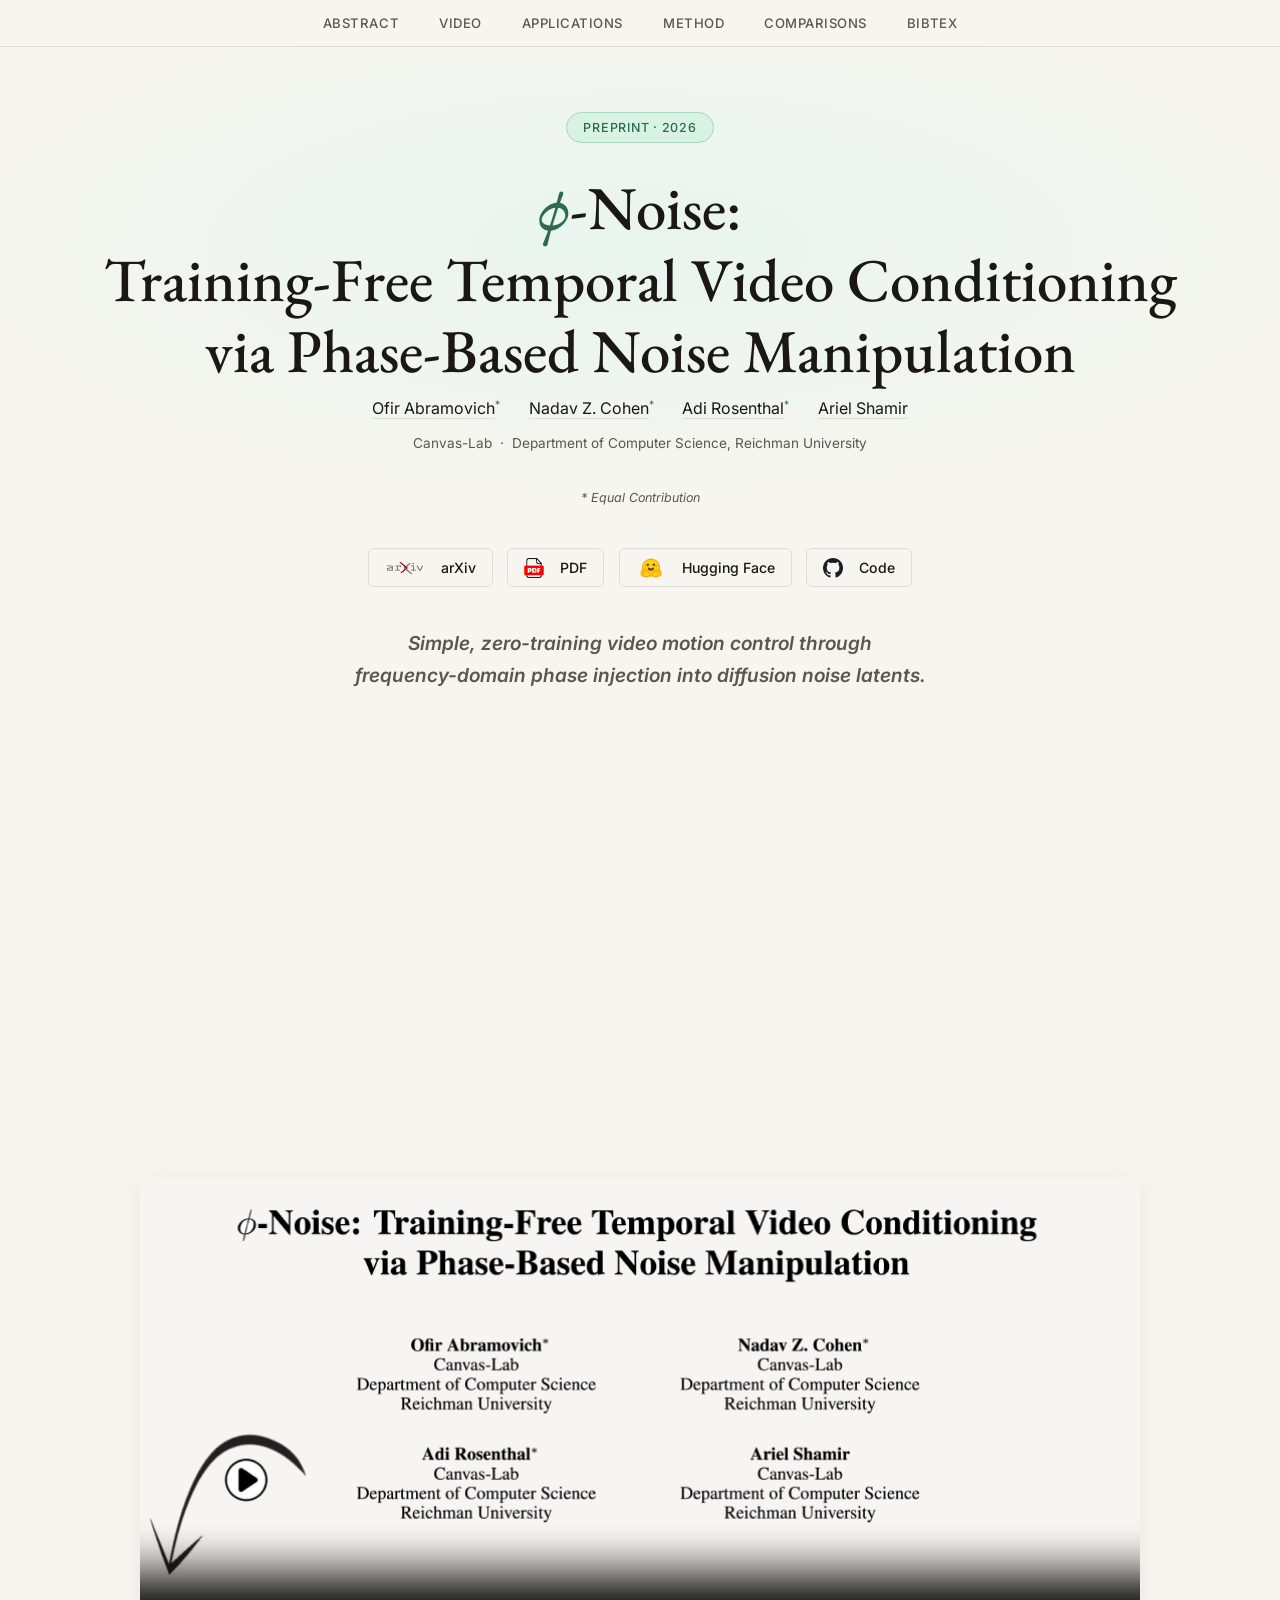
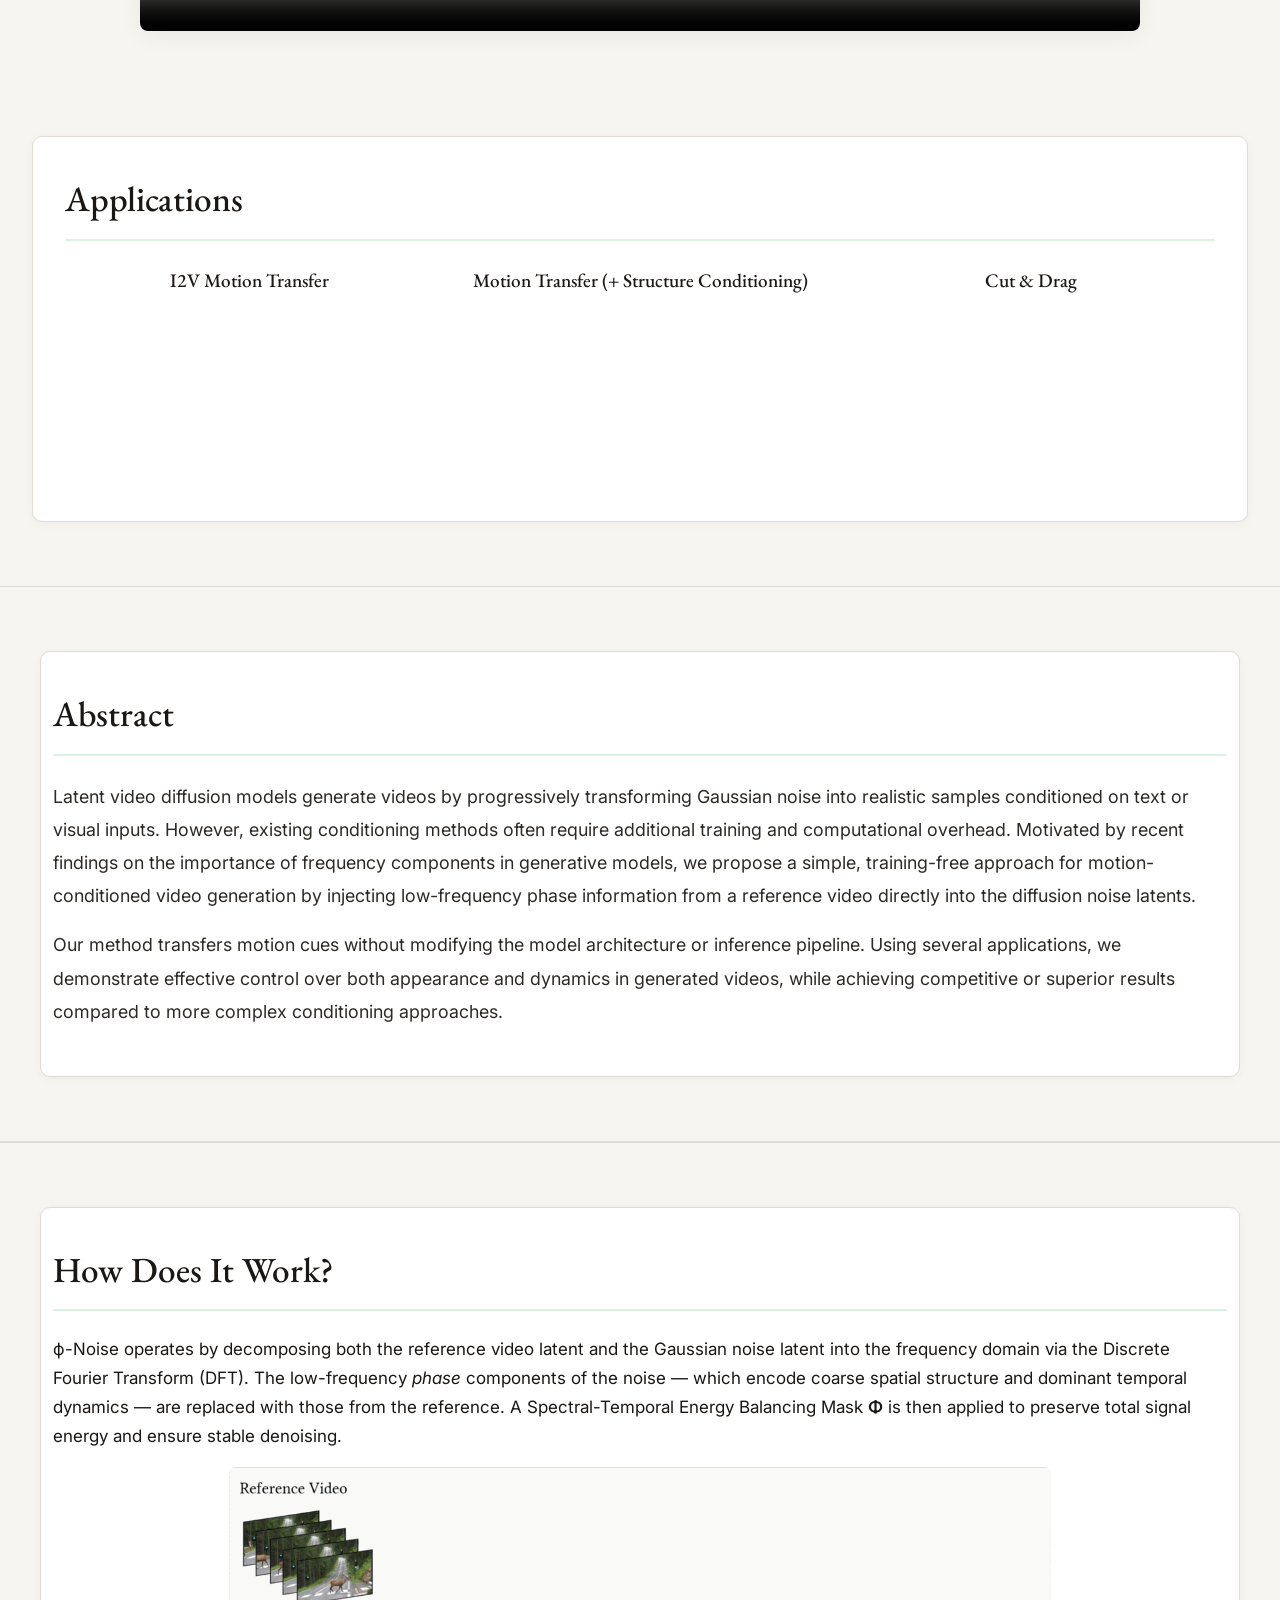
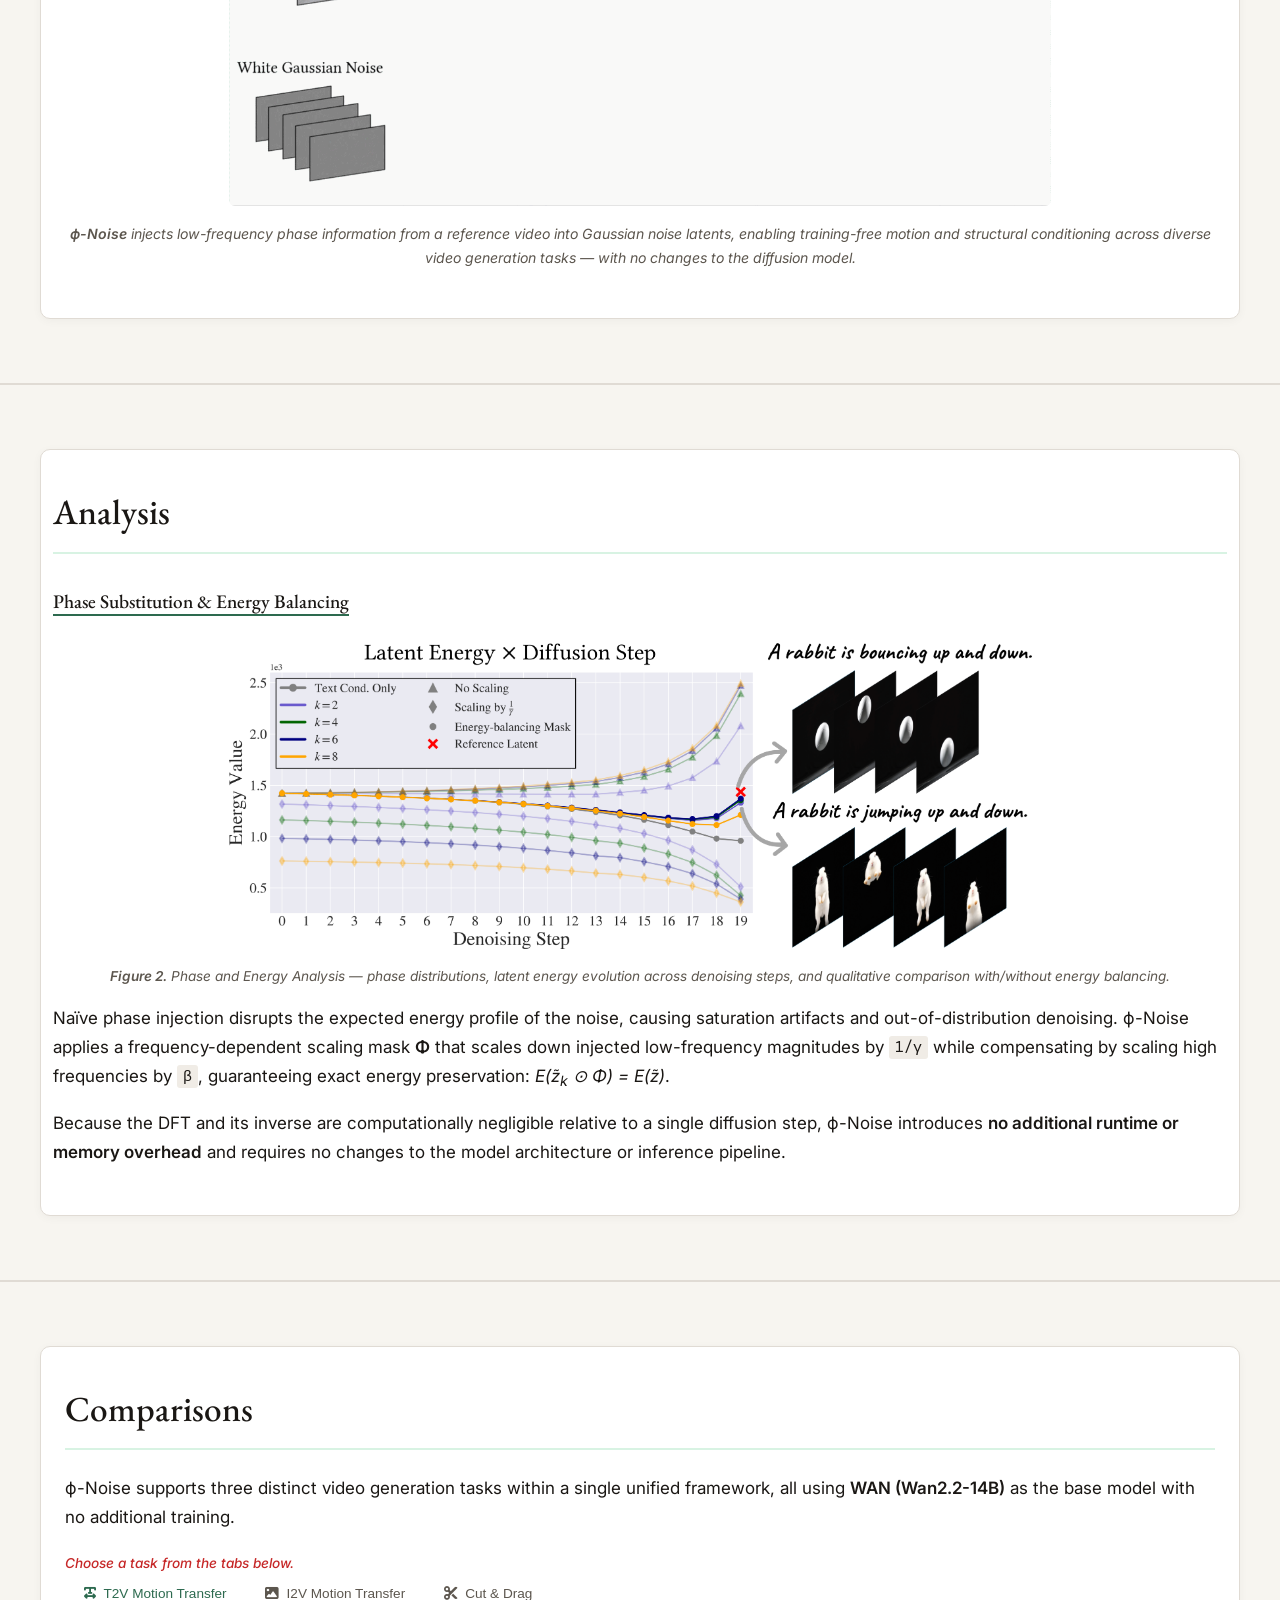
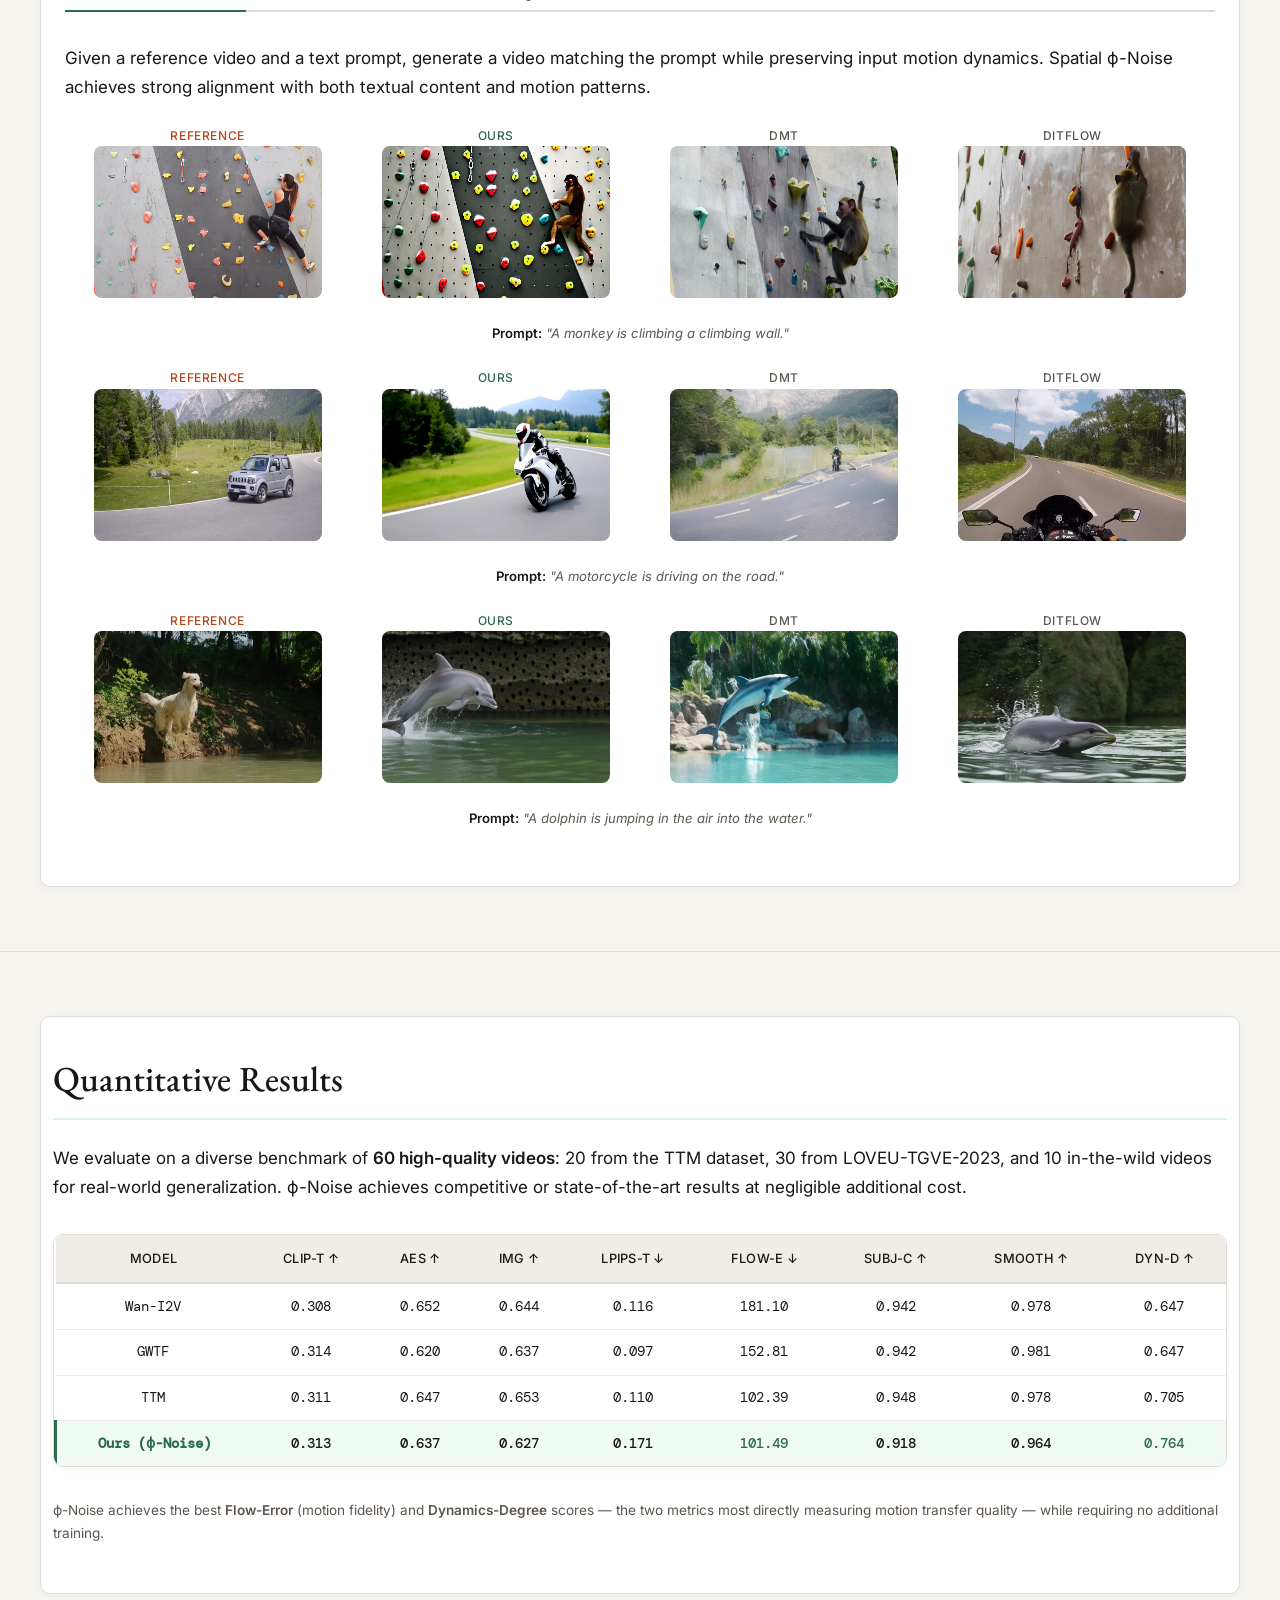
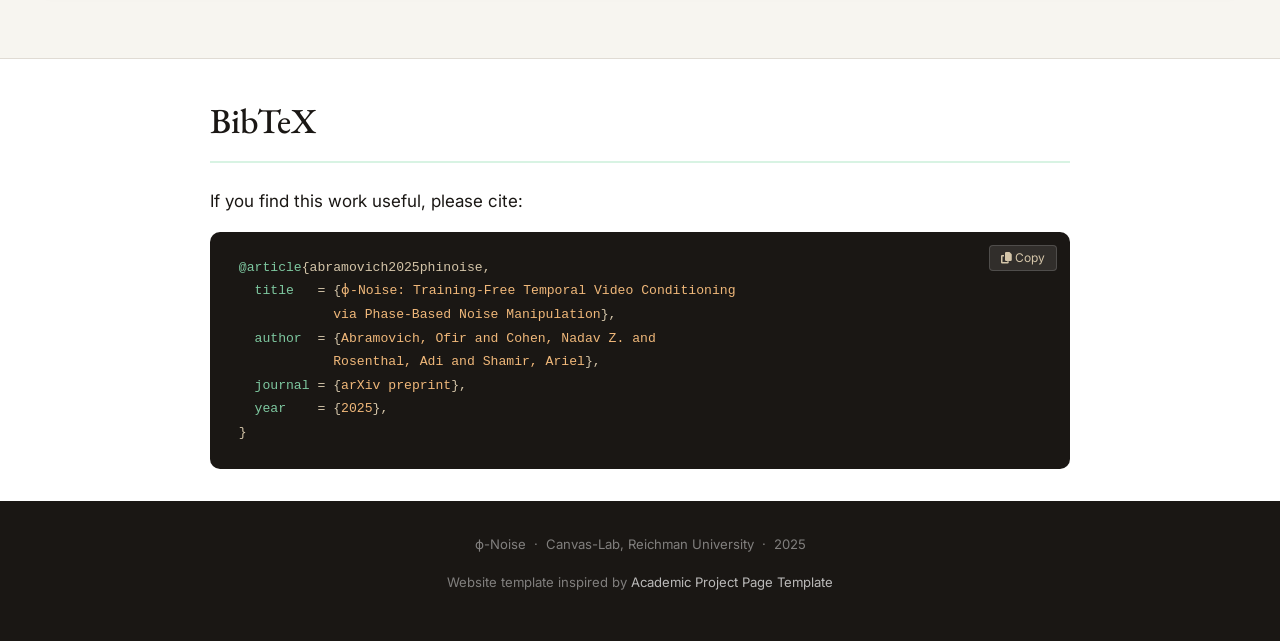
==== docs/index.html @ 913a4a25 "rename dir" ====
<!DOCTYPE html>
<html lang="en">
<head>
  <meta charset="UTF-8" />
  <meta name="viewport" content="width=device-width, initial-scale=1.0"/>
  <meta name="description" content="ϕ-Noise: Training-Free Temporal Video Conditioning via Phase-Based Noise Manipulation — Reichman University Canvas-Lab"/>

  <title>ϕ-Noise: Training-Free Temporal Video Conditioning</title>

  <!-- Fonts -->
  <link rel="preconnect" href="https://fonts.googleapis.com"/>
  <link rel="preconnect" href="https://fonts.gstatic.com" crossorigin/>
  <link href="https://fonts.googleapis.com/css2?family=EB+Garamond:ital,wght@0,400;0,500;0,600;1,400&family=DM+Mono:wght@400;500&family=Inter:wght@300;400;500&display=swap" rel="stylesheet"/>

  <!-- Icons -->
  <link rel="stylesheet" href="https://cdnjs.cloudflare.com/ajax/libs/font-awesome/6.5.0/css/all.min.css"/>

  <!-- Project stylesheet -->
  <link rel="stylesheet" href="static/css/style.css"/>
</head>
<body>

<!-- ════════════════════════════════════════
     NAVIGATION
════════════════════════════════════════ -->
<nav id="navbar">
  <a href="#abstract">Abstract</a>
  <a href="#project-video">Video</a>
  <a href="#applications">Applications</a>
  <a href="#overview">Method</a>
  <a href="#comparisons">Comparisons</a>
  <a href="#bibtex">BibTeX</a>
</nav>


<!-- ════════════════════════════════════════
     HERO
════════════════════════════════════════ -->
<section id="hero">

  <div class="venue-badge">Preprint · 2026</div>

  <h1 style="text-align: center;">
    <span class="phi">ϕ</span>-Noise:<br>
    Training-Free Temporal Video Conditioning<br>via Phase-Based Noise Manipulation
  </h1>

  <div class="authors">
    <span class="author"><a href="https://ofir1080.github.io/personal-webpage/">Ofir Abramovich</a><sup>*</sup></span>
    <span class="author"><a href="https://nadavc220.github.io/">Nadav Z. Cohen</a><sup>*</sup></span>
    <span class="author"><a href="https://www.linkedin.com/in/adi-rosenthal-24a3291aa/">Adi Rosenthal</a><sup>*</sup></span>
    <span class="author"><a href="https://faculty.runi.ac.il/arik/site/index.html">Ariel Shamir</a></span>
  </div>

  <div class="affiliations">
    Canvas-Lab &nbsp;·&nbsp; Department of Computer Science, Reichman University
  </div>

  <div class="equal-contrib">* Equal Contribution</div>

  <div class="ctas">
    <a class="btn btn-outline" href="http://arxiv.org/abs/2605.24509" target="_blank" rel="noopener noreferrer">
      <img style="width: 40px; height: 30px"; class="site-icon" src="static/icons/arxiv.png" alt="arXiv logo" />
      arXiv
    </a>
    <a class="btn btn-outline" href="http://arxiv.org/pdf/2605.24509" target="_blank" rel="noopener noreferrer">
      <img style="width: 20px; height: 20px"; class="site-icon" src="static/icons/pdf.png" alt="PDF logo" />
      PDF
    </a>
    <a class="btn btn-outline" href="https://huggingface.co/" target="_blank" rel="noopener noreferrer">
      <img style="width: 30px; height: 30px"; class="site-icon" src="static/icons/huggingface.png" alt="Hugging Face logo" />
      Hugging Face
    </a>
    <a class="btn btn-outline" href="#" target="_blank" rel="noopener noreferrer">
      <img style="width: 20px; height: 20px"; class="site-icon" src="static/icons/github.png" alt="GitHub logo" />
      Code
    </a>
    <!-- <a class="btn btn-outline" href="#">
      <i class="fas fa-database"></i> Dataset
    </a> -->
  </div>
</section><!-- /hero -->

<!-- ════════════════════════════════════════
     TEASER VIDEO
════════════════════════════════════════ -->

<div id="teaser">
  <p class="subtitle text-center muted-strong" style="text-align: center;">
    Simple, zero-training video motion control through<br>frequency-domain phase injection into diffusion noise latents.
    <br><br>
    <video autoplay muted loop playsinline class="responsive-video">
      <source src="static/media/teaser.mov" type="video/mp4">
    </video>
  </p>
</div><!-- /teaser -->

<!-- New Video Gallery -->
<section id="project-video">
  <div class="container project-video-container">
    <!-- <h2>Project Video</h2>
    <p class="muted-small">A short project teaser demonstrating ϕ-Noise in action.</p> -->

    <video controls playsinline preload="metadata" poster="static/media/repr_frame.png" class="project-video">
      <source src="static/media/phi_noise_vid.mp4" type="video/mp4">
    </video>
  </div>
</section>

<!-- ════════════════════════════════════════
     TEASER VIDEO
════════════════════════════════════════ -->
<section id="applications">
  <div class="method-figure">
    <h2>Applications</h2>
    <div class="teaser-row">
    <div class="teaser-item">
      <h3>I2V Motion Transfer</h3>
      <video autoplay muted loop playsinline class="responsive-video">
        <source src="static/media/results/t2.mov" type="video/mp4">
      </video>
    </div>

    <div class="teaser-item">
      <h3>Motion Transfer (+ Structure Conditioning)</h3>
      <video autoplay muted loop playsinline class="responsive-video">
        <source src="static/media/results/t3.mov" type="video/mp4">
      </video>
    </div>

    <div class="teaser-item">
      <h3>Cut & Drag</h3>
      <video autoplay muted loop playsinline class="responsive-video">
        <source src="static/media/results/t1.mov" type="video/mp4">
      </video>
    </div>

    </div><!-- /teaser-row -->
  </div><!-- /method-figure -->
</section>

<section id="abstract">
  <div class="method-figure">
    <!-- <article id="abstract" class="overview-card overview-abstract"> -->
      <h2>Abstract</h2>
      <p class="abstract-text">
        Latent video diffusion models generate videos by progressively transforming Gaussian noise
        into realistic samples conditioned on text or visual inputs. However, existing conditioning
        methods often require additional training and computational overhead. Motivated by recent
        findings on the importance of frequency components in generative models, we propose a
        simple, training-free approach for motion-conditioned video generation by injecting
        low-frequency phase information from a reference video directly into the diffusion noise latents.
      </p>
      <p class="abstract-text">
        Our method transfers motion cues without modifying the model architecture or inference
        pipeline. Using several applications, we demonstrate effective control over both appearance
        and dynamics in generated videos, while achieving competitive or superior results compared
        to more complex conditioning approaches.
      </p>
    <!-- </article> -->
</section> 

<section id="method">
    <div class="method-figure">
      <h2>How Does It Work?</h2>
      <p>
        ϕ-Noise operates by decomposing both the reference video latent and the Gaussian noise
        latent into the frequency domain via the Discrete Fourier Transform (DFT). The
        low-frequency <em>phase</em> components of the noise — which encode coarse spatial
        structure and dominant temporal dynamics — are replaced with those from the reference.
        A Spectral-Temporal Energy Balancing Mask <strong>Φ</strong> is then applied to preserve
        total signal energy and ensure stable denoising.
      </p>

      <img src="static/teaser_gif.gif" alt="teaser" class="figure-image" />

      <p class="teaser-caption">
        <strong>ϕ-Noise</strong> injects low-frequency phase information from a reference video
        into Gaussian noise latents, enabling training-free motion and structural conditioning
        across diverse video generation tasks — with no changes to the diffusion model.
      </p>
    </div>
  </div>
</section>


<!-- ════════════════════════════════════════
     METHOD
════════════════════════════════════════ -->
<!-- <section id="method">
  <div class="method-figure">
      <h2>Method</h2>

      <p>
        ϕ-Noise operates by decomposing both the reference video latent and the Gaussian noise
        latent into the frequency domain via the Discrete Fourier Transform (DFT). The
        low-frequency <em>phase</em> components of the noise — which encode coarse spatial
        structure and dominant temporal dynamics — are replaced with those from the reference.
        A Spectral-Temporal Energy Balancing Mask <strong>Φ</strong> is then applied to preserve
        total signal energy and ensure stable denoising.
      </p>

      <div class="method-figure">
              <img src="static/method_v1.png" alt="Method figure" class="figure-image"/>
        <p class="fig-caption">
          <strong>Figure 1.</strong> Method overview. DFT decomposes both reference and noise into
          phase &amp; magnitude. Low-frequency phases from the reference replace those in the noise;
          a spectral energy mask Φ restores stability before the modified noise enters the diffusion model.
        </p>
      </div>
  </div>
</section>/method -->
    
<!-- Method figure image placeholder -->
  <section id="analysis">
    <div class="method-figure">
      <!-- <div class="container"> -->
        <h2>Analysis</h2>
        <h3 class="underlined">Phase Substitution &amp; Energy Balancing</h3>

            <img src="static/analysis.png"
              alt="ϕ-Noise method overview figure"
              class="figure-image"/>
          <p class="fig-caption">
            <strong>Figure 2.</strong> Phase and Energy Analysis — phase distributions, latent energy
            evolution across denoising steps, and qualitative comparison with/without energy balancing.
          </p>

        <p>
          Naïve phase injection disrupts the expected energy profile of the noise, causing saturation
          artifacts and out-of-distribution denoising. ϕ-Noise applies a frequency-dependent scaling
          mask <strong>Φ</strong> that scales down injected low-frequency magnitudes by
          <code>1/γ</code> while compensating by scaling high frequencies by <code>β</code>,
          guaranteeing exact energy preservation: <em>E(z̃<sub>k</sub> ⊙ Φ) = E(z̃)</em>.
        </p>
        <p>
          Because the DFT and its inverse are computationally negligible relative to a single
          diffusion step, ϕ-Noise introduces <strong>no additional runtime or memory overhead</strong>
          and requires no changes to the model architecture or inference pipeline.
        </p>
      <!-- </div> -->
    </div>
  </section><!-- /method -->


<!-- ════════════════════════════════════════
     COMPARISONS  (tabbed)
════════════════════════════════════════ -->
<section id="comparisons">
  <div class="method-figure">
    <h2>Comparisons</h2>
    <p>
      ϕ-Noise supports three distinct video generation tasks within a single unified framework,
      all using <strong>WAN (Wan2.2-14B)</strong> as the base model with no additional training.<br>
    </p>
      <span class="text-red">Choose a task from the tabs below.</span>

    <!-- Tab bar -->
    <div class="tab-bar">
      <button class="tab-btn" data-tab="t2v">
        <i class="fas fa-text-width"></i>&nbsp; T2V Motion Transfer
      </button>
      <button class="tab-btn" data-tab="i2v">
        <i class="fas fa-image"></i>&nbsp; I2V Motion Transfer
      </button>
      <button class="tab-btn" data-tab="cnd">
        <i class="fas fa-cut"></i>&nbsp; Cut &amp; Drag
      </button>
    </div>

    <!-- ── TAB: T2V ── -->
    <div class="tab-panel" data-panel="t2v">
      <p>
        Given a reference video and a text prompt, generate a video matching the prompt
        while preserving input motion dynamics. Spatial ϕ-Noise achieves strong alignment
        with both textual content and motion patterns.
      </p>

      <!-- Example 1 -->
      <div class="comparison-row cols-4">
        <div class="video-cell">
          <span class="cell-label label-ref">Reference</span>
                  <video autoplay muted loop playsinline class="comparison-video"><source src="static/media/comparisons/motion_transfer/climbing/matched_original.webm"></video>
        </div>
        <div class="video-cell">
          <span class="cell-label label-ours">Ours</span>
                  <video autoplay muted loop playsinline class="comparison-video"><source src="static/media/comparisons/motion_transfer/climbing/matched_ours.webm"></video>
        </div>
        <div class="video-cell">
          <span class="cell-label">DMT</span>
                  <video autoplay muted loop playsinline class="comparison-video"><source src="static/media/comparisons/motion_transfer/climbing/matched_dtm.webm"></video>
        </div>
        <div class="video-cell">
          <span class="cell-label">DiTFlow</span>
                  <video autoplay muted loop playsinline class="comparison-video"><source src="static/media/comparisons/motion_transfer/climbing/matched_ditflow.webm"></video>
        </div>
      </div>
      <p class="prompt-tag"><strong>Prompt:</strong> "A monkey is climbing a climbing wall."</p>

      <!-- Example 2 -->
      <div class="comparison-row cols-4">
        <div class="video-cell">
          <span class="cell-label label-ref">Reference</span>
                  <video autoplay muted loop playsinline class="comparison-video"><source src="static/media/comparisons/motion_transfer/car/matched_original.webm"></video>
        </div>
        <div class="video-cell">
          <span class="cell-label label-ours">Ours</span>
                  <video autoplay muted loop playsinline class="comparison-video"><source src="static/media/comparisons/motion_transfer/car/matched_ours.webm"></video>
        </div>
        <div class="video-cell">
          <span class="cell-label">DMT</span>
                  <video autoplay muted loop playsinline class="comparison-video"><source src="static/media/comparisons/motion_transfer/car/matched_dtm.webm"></video>
        </div>
        <div class="video-cell">
          <span class="cell-label">DiTFlow</span>
                  <video autoplay muted loop playsinline class="comparison-video"><source src="static/media/comparisons/motion_transfer/car/matched_ditflow.webm"></video>
        </div>
      </div>
      <p class="prompt-tag"><strong>Prompt:</strong> "A motorcycle is driving on the road."</p>

      <!-- Example 4 -->
      <div class="comparison-row cols-4">
        <div class="video-cell">
          <span class="cell-label label-ref">Reference</span>
                  <video autoplay muted loop playsinline class="comparison-video"><source src="static/media/comparisons/motion_transfer/dog_jump/matched_original_dog_jump.webm"></video>
        </div>
        <div class="video-cell">
          <span class="cell-label label-ours">Ours</span>
                  <video autoplay muted loop playsinline class="comparison-video"><source src="static/media/comparisons/motion_transfer/dog_jump/matched_ours_dog_jump.webm"></video>
        </div>
        <div class="video-cell">
          <span class="cell-label">DMT</span>
                  <video autoplay muted loop playsinline class="comparison-video"><source src="static/media/comparisons/motion_transfer/dog_jump/matched_dmt_dog_jump.webm"></video>
        </div>
        <div class="video-cell">
          <span class="cell-label">DiTFlow</span>
                  <video autoplay muted loop playsinline class="comparison-video"><source src="static/media/comparisons/motion_transfer/dog_jump/matched_ditflow_dog_jump.webm"></video>
        </div>
      </div>
      <p class="prompt-tag"><strong>Prompt:</strong> "A dolphin is jumping in the air into the water."</p>

    </div><!-- /tab t2v -->


    <!-- ── TAB: I2V ── -->
    <div class="tab-panel" data-panel="i2v">
      <p>
        Align with both a text prompt and a first-frame image condition while following the
        motion of the reference video. ϕ-Noise successfully transfers motion across varying
        subjects and handles complex dynamics while preserving identity coherence.
      </p>

      <!-- Example 1 -->
      <div class="comparison-row cols-4">
        <div class="video-cell">
          <span class="cell-label label-ref">Reference</span>
                  <video autoplay muted loop playsinline class="comparison-video"><source src="static/media/comparisons/i2v_motion_transfer/backflip/matched_original_backflip.webm"></video>
        </div>
        <div class="video-cell">
          <span class="cell-label label-ours">Ours</span>
                  <video autoplay muted loop playsinline class="comparison-video"><source src="static/media/comparisons/i2v_motion_transfer/backflip/matched_ours_backflip.webm"></video>
        </div>
        <div class="video-cell">
          <span class="cell-label">MotionClone</span>
                  <video autoplay muted loop playsinline class="comparison-video"><source src="static/media/comparisons/i2v_motion_transfer/backflip/matched_mc_backflip.webm"></video>
        </div>
        <div class="video-cell">
          <span class="cell-label">Wan</span>
                  <video autoplay muted loop playsinline class="comparison-video"><source src="static/media/comparisons/i2v_motion_transfer/backflip/matched_wan_backflip.webm"></video>
        </div>
      </div>
      <p class="prompt-tag"><strong>Prompt:</strong> "The person is performing a backflip."</p>

      <!-- Example 2 -->
      <div class="comparison-row cols-4">
        <div class="video-cell">
          <span class="cell-label label-ref">Reference</span>
                  <video autoplay muted loop playsinline class="comparison-video"><source src="static/media/comparisons/i2v_motion_transfer/labubu/matched_original_labubu.webm"></video>
        </div>
        <div class="video-cell">
          <span class="cell-label label-ours">Ours</span>
                  <video autoplay muted loop playsinline class="comparison-video"><source src="static/media/comparisons/i2v_motion_transfer/labubu/matched_aa_ours_labubu.webm"></video>
        </div>
        <div class="video-cell">
          <span class="cell-label">MotionClone</span>
                  <video autoplay muted loop playsinline class="comparison-video"><source src="static/media/comparisons/i2v_motion_transfer/labubu/matched_mc_labubu.webm"></video>
        </div>
        <div class="video-cell">
          <span class="cell-label">Wan</span>
                  <video autoplay muted loop playsinline class="comparison-video"><source src="static/media/comparisons/i2v_motion_transfer/labubu/matched_wan_labubu.webm"></video>
        </div>
      </div>
      <p class="prompt-tag"><strong>Prompt:</strong> "A motorcycle is driving on the road."</p>

      <!-- Example 3 -->
      <div class="comparison-row cols-4">
        <div class="video-cell">
          <span class="cell-label label-ref">Reference</span>
                  <video autoplay muted loop playsinline class="comparison-video"><source src="static/media/comparisons/i2v_motion_transfer/fly/matched_original.webm"></video>
        </div>
        <div class="video-cell">
          <span class="cell-label label-ours">Ours</span>
                  <video autoplay muted loop playsinline class="comparison-video"><source src="static/media/comparisons/i2v_motion_transfer/fly/matched_ours.webm"></video>
        </div>
        <div class="video-cell">
          <span class="cell-label">MotionClone</span>
                  <video autoplay muted loop playsinline class="comparison-video"><source src="static/media/comparisons/i2v_motion_transfer/fly/matched_mc.webm"></video>
        </div>
        <div class="video-cell">
          <span class="cell-label">Wan</span>
                  <video autoplay muted loop playsinline class="comparison-video"><source src="static/media/comparisons/i2v_motion_transfer/fly/matched_wan.webm"></video>
        </div>
      </div>
      <p class="prompt-tag"><strong>Prompt:</strong> "The person is sitting, and then suddenly flies magically."</p>

      <!-- Example 4 -->
      <div class="comparison-row cols-4">
        <div class="video-cell">
          <span class="cell-label label-ref">Reference</span>
                  <video autoplay muted loop playsinline class="comparison-video"><source src="static/media/comparisons/i2v_motion_transfer/fish/matched_source_svd_Fish.webm"></video>
        </div>
        <div class="video-cell">
          <span class="cell-label label-ours">Ours</span>
                  <video autoplay muted loop playsinline class="comparison-video"><source src="static/media/comparisons/i2v_motion_transfer/fish/matched_ours_Fish.webm"></video>
        </div>
        <div class="video-cell">
          <span class="cell-label">MotionClone</span>
                  <video autoplay muted loop playsinline class="comparison-video"><source src="static/media/comparisons/i2v_motion_transfer/fish/matched_mc_Fish.webm"></video>
        </div>
        <div class="video-cell">
          <span class="cell-label">Wan</span>
                  <video autoplay muted loop playsinline class="comparison-video"><source src="static/media/comparisons/i2v_motion_transfer/fish/matched_wan_Fish.webm"></video>
        </div>
      </div>
      <p class="prompt-tag"><strong>Prompt:</strong> "The shark is swimming in the ocean."</p>


    </div><!-- /tab i2v -->


    <!-- ── TAB: Cut & Drag ── -->
    <div class="tab-panel" data-panel="cnd">
      <p>
        Users cut object patches from an image or add sprites, then animate them with rigid
        drag paths. ϕ-Noise generates coherent videos following prescribed motion while
        producing plausible non-rigid dynamics (e.g., fire breath, tentacle movement).
      </p>

      <!-- Example 1 -->
      <div class="comparison-row cols-4">
        <div class="video-cell">
          <span class="cell-label label-ref">Input</span>
          <video autoplay muted loop playsinline class="comparison-video"><source src="static/media/comparisons/cut_n_drag/humburger/matched_original_Humburger.webm"></video>
        </div>
        <div class="video-cell">
          <span class="cell-label label-ours">Ours</span>
          <video autoplay muted loop playsinline class="comparison-video"><source src="static/media/comparisons/cut_n_drag/humburger/matched_ours_Hamburger.webm"></video>
        </div>
        <div class="video-cell">
          <span class="cell-label">Time-to-Move</span>
          <video autoplay muted loop playsinline class="comparison-video"><source src="static/media/comparisons/cut_n_drag/humburger/matched_ttm_Hamburger.webm"></video>
        </div>
        <div class="video-cell">
          <span class="cell-label">Go-with-the-Flow</span>
          <video autoplay muted loop playsinline class="comparison-video"><source src="static/media/comparisons/cut_n_drag/humburger/matched_gwtf_Hamburger.webm"></video>
        </div>
      </div>


      <!-- Example 2 -->
      <div class="comparison-row cols-4">
        <div class="video-cell">
          <span class="cell-label label-ref">Input</span>
          <video autoplay muted loop playsinline class="comparison-video"><source src="static/media/comparisons/cut_n_drag/monkey/matched_original_Monkey.webm"></video>
        </div>
        <div class="video-cell">
          <span class="cell-label label-ours">Ours</span>
          <video autoplay muted loop playsinline class="comparison-video"><source src="static/media/comparisons/cut_n_drag/monkey/matched_ours_Monkey.webm"></video>
        </div>
        <div class="video-cell">
          <span class="cell-label">Time-to-Move</span>
          <video autoplay muted loop playsinline class="comparison-video"><source src="static/media/comparisons/cut_n_drag/monkey/matched_ttm_Monkey.webm"></video>
        </div>
        <div class="video-cell">
          <span class="cell-label">Go-with-the-Flow</span>
          <video autoplay muted loop playsinline class="comparison-video"><source src="static/media/comparisons/cut_n_drag/monkey/matched_gwtf_Monkey.webm"></video>
        </div>
      </div>

      <!-- Example 3 -->
      <div class="comparison-row cols-4">
        <div class="video-cell">
          <span class="cell-label label-ref">Input</span>
          <video autoplay muted loop playsinline class="comparison-video"><source src="static/media/comparisons/cut_n_drag/birds/matched_original_Birds.webm"></video>
        </div>
        <div class="video-cell">
          <span class="cell-label label-ours">Ours</span>
          <video autoplay muted loop playsinline class="comparison-video"><source src="static/media/comparisons/cut_n_drag/birds/matched_ours_Birds.webm"></video>
        </div>
        <div class="video-cell">
          <span class="cell-label">Time-to-Move</span>
          <video autoplay muted loop playsinline class="comparison-video"><source src="static/media/comparisons/cut_n_drag/birds/matched_ttm_Birds.webm"></video>
        </div>
        <div class="video-cell">
          <span class="cell-label">Go-with-the-Flow</span>
          <video autoplay muted loop playsinline class="comparison-video"><source src="static/media/comparisons/cut_n_drag/birds/matched_gwtf_Birds.webm"></video>
        </div>
      </div>
    </div><!-- /tab cnd -->

  </div><!-- /container -->
</section><!-- /comparisons -->


<!-- ════════════════════════════════════════
     RESULTS
════════════════════════════════════════ -->
<section id="results">
  <div class="method-figure">
    <h2>Quantitative Results</h2>

    <p>
      We evaluate on a diverse benchmark of <strong>60 high-quality videos</strong>: 20 from
      the TTM dataset, 30 from LOVEU-TGVE-2023, and 10 in-the-wild videos for real-world
      generalization. ϕ-Noise achieves competitive or state-of-the-art results at negligible
      additional cost.
    </p>

    <div class="results-table-wrap">
      <table>
        <thead>
          <tr>
            <th>Model</th>
            <th>CLIP-T ↑</th>
            <th>Aes ↑</th>
            <th>Img ↑</th>
            <th>LPIPS-T ↓</th>
            <th>Flow-E ↓</th>
            <th>Subj-C ↑</th>
            <th>Smooth ↑</th>
            <th>Dyn-D ↑</th>
          </tr>
        </thead>
        <tbody>
          <tr>
            <td>Wan-I2V</td>
            <td>0.308</td><td>0.652</td><td>0.644</td>
            <td>0.116</td><td>181.10</td><td>0.942</td><td>0.978</td><td>0.647</td>
          </tr>
          <tr>
            <td>GWTF</td>
            <td>0.314</td><td>0.620</td><td>0.637</td>
            <td>0.097</td><td>152.81</td><td>0.942</td><td>0.981</td><td>0.647</td>
          </tr>
          <tr>
            <td>TTM</td>
            <td>0.311</td><td>0.647</td><td>0.653</td>
            <td>0.110</td><td>102.39</td><td>0.948</td><td>0.978</td><td>0.705</td>
          </tr>
          <tr class="ours">
            <td><strong>Ours (ϕ-Noise)</strong></td>
            <td>0.313</td><td>0.637</td><td>0.627</td>
            <td>0.171</td>
            <td class="best">101.49</td>
            <td>0.918</td><td>0.964</td>
            <td class="best">0.764</td>
          </tr>
        </tbody>
      </table>
    </div>
    <p class="muted-small">
      ϕ-Noise achieves the best <strong>Flow-Error</strong> (motion fidelity) and
      <strong>Dynamics-Degree</strong> scores — the two metrics most directly measuring motion
      transfer quality — while requiring no additional training.
    </p>

  </div>
</section><!-- /results -->


<!-- ════════════════════════════════════════
     BIBTEX
════════════════════════════════════════ -->
<section id="bibtex">
  <div class="container">
    <h2>BibTeX</h2>
    <p>If you find this work useful, please cite:</p>
    <div class="bibtex-block" id="bibtex-code">
      <button class="copy-btn" onclick="copyBibtex()">
        <i class="fas fa-copy"></i> Copy
      </button>
<pre><span class="kw">@article</span>{abramovich2025phinoise,
  <span class="kw">title</span>   = {<span class="val">&#x3d5;-Noise: Training-Free Temporal Video Conditioning
            via Phase-Based Noise Manipulation</span>},
  <span class="kw">author</span>  = {<span class="val">Abramovich, Ofir and Cohen, Nadav Z. and
            Rosenthal, Adi and Shamir, Ariel</span>},
  <span class="kw">journal</span> = {<span class="val">arXiv preprint</span>},
  <span class="kw">year</span>    = {<span class="val">2025</span>},
}</pre>
    </div>
  </div>
</section><!-- /bibtex -->


<!-- ════════════════════════════════════════
     FOOTER
════════════════════════════════════════ -->
<footer>
  <p>ϕ-Noise &nbsp;·&nbsp; Canvas-Lab, Reichman University &nbsp;·&nbsp; 2025</p>
  <p>Website template inspired by
    <a href="https://github.com/eliahuhorwitz/Academic-project-page-template" target="_blank">
      Academic Project Page Template
    </a>
  </p>
</footer>

<!-- Project JS -->
<script src="static/js/main.js"></script>

</body>
</html>
---- docs/static/css/style.css ----
/* ═══════════════════════════════════════════════
   ϕ-Noise Project Page — Main Stylesheet (cleaned)
   - reorganized, deduplicated, and formatted for readability
   ═══════════════════════════════════════════════ */

/* ─── Design tokens ─── */
:root {
  --bg:            #f7f5f0;
  --surface:       #ffffff;
  --ink:           #1a1714;
  --ink-muted:     #5c564e;
  --accent:        #2d6a4f;
  --accent-light:  #d8f3e3;
  --accent-border: #a8d5bc;
  --accent2:       #b5451b;
  --border:        #e0dbd4;
  --code-bg:       #1a1714;
  --code-fg:       #d4c5a9;

  --font-mono:   'DM Mono', monospace;
  --font-serif:  'EB Garamond', Georgia, serif;
  --font-sans:   'Inter', system-ui, sans-serif;

  --radius-sm:  6px;
  --radius-md:  10px;
  --radius-lg:  12px;
  --shadow-sm:  0 2px 10px rgba(0,0,0,.04);
  --shadow-md:  0 4px 24px rgba(0,0,0,.06);
  --shadow-lg:  0 8px 32px rgba(0,0,0,.09);
}

/* ─── Base / Reset ─── */
*, *::before, *::after { box-sizing: border-box; margin: 0; padding: 0; }
html { scroll-behavior: smooth; }

body {
  background: var(--bg);
  color: var(--ink);
  font-family: var(--font-sans);
  font-size: 17px;
  line-height: 1.7;
  -webkit-font-smoothing: antialiased;
}

section { padding: 2rem; }

/* ─── Typography ─── */
h1 { font-family: var(--font-serif); font-size: clamp(2.2rem, 5vw, 3.8rem); font-weight: 500; line-height: 1.18; max-width: 1080px; margin-bottom: 0.5rem; }
h1 .phi { color: var(--accent); font-style: italic;}

h2 { font-family: var(--font-serif); font-size: clamp(1.6rem, 3vw, 2.2rem); font-weight: 500; margin-bottom: 1.5rem; padding-bottom: 0.6rem; border-bottom: 2px solid var(--accent-light); }

h3 { font-family: var(--font-serif); font-size: 1.2rem; font-weight: 500; margin: 2rem 0 0.8rem; }

.underlined { text-decoration: underline; text-decoration-thickness: 2px; text-underline-offset: 6px; text-decoration-color: var(--accent); }

p { margin-bottom: 1rem; }
em { font-style: italic; }
strong { font-weight: 600; }

code { font-family: var(--font-mono); background: #f0ece6; padding: 0.1em 0.4em; border-radius: 3px; font-size: 0.88em; }

/* ─── Containers ─── */
.container       { max-width: 860px;  margin: 0 auto; }
.container-wide  { max-width: 1100px; margin: 0 auto; }
.container-inner { max-width: 860px;  margin: 0 auto; }

/* ─── Navigation ─── */
#navbar {
  position: fixed; inset: 0 0 auto 0; z-index: 100;
  background: rgba(247,245,240,0.92);
  backdrop-filter: blur(12px);
  -webkit-backdrop-filter: blur(12px);
  border-bottom: 1px solid var(--border);
  display: flex; align-items: center; justify-content: center; gap: 2.5rem;
  padding: 0.75rem 2rem; font-size: 0.82rem; font-weight: 500; letter-spacing: 0.04em; text-transform: uppercase;
}
#navbar a { color: var(--ink-muted); text-decoration: none; transition: color .2s; }
#navbar a:hover, #navbar a.active { color: var(--accent); }

/* ─── Hero ─── */
#hero { min-height: 50vh; display:flex; flex-direction:column; align-items:center; justify-content:center; padding:7rem 2rem 2rem; text-align:center; background: radial-gradient(ellipse 80% 60% at 50% 40%, #e8f5ee 0%, var(--bg) 70%); }
.venue-badge { display:inline-block; background:var(--accent-light); color:var(--accent); border:1px solid var(--accent-border); border-radius:50px; padding:0.25rem 1rem; font-size:0.78rem; font-weight:500; letter-spacing:0.06em; text-transform:uppercase; margin-bottom:1.8rem; }
.subtitle { font-size: clamp(1rem, 2vw, 1.3rem); color: var(--ink-muted); font-style: italic; max-width: 680px; margin: 0.5rem auto 2.5rem; }

/* utility */
.text-center { text-align: center; }
.muted-strong { font-weight: 600; font-size: 1.2rem; }

/* teaser layout helpers */
.teaser-row { display:flex; gap:1rem; justify-content:space-between; align-items:flex-end; flex-wrap:nowrap; }
.teaser-item { display:flex; flex-direction:column; width:32%; }
.teaser-item h3 { margin-top: 0; margin-bottom: 0.5rem; text-align: center; }

/* Authors */
.authors { display:flex; flex-wrap:wrap; justify-content:center; gap:0.5rem 1.8rem; margin-bottom:0.6rem; }
.author { font-size:1rem; }
.author a { color:var(--ink); text-decoration:none; border-bottom:1px solid var(--border); transition:border-color .2s, color .2s; }
.author a:hover { border-color:var(--accent); color:var(--accent); }
sup { color:var(--accent); font-size:0.65em; }
.affiliations { font-size:0.85rem; color:var(--ink-muted); margin-bottom:2rem; }
.equal-contrib { font-size:0.78rem; color:var(--ink-muted); font-style:italic; margin-bottom:2.5rem; }

/* CTA Buttons */
.ctas { display:flex; flex-wrap:wrap; gap:0.9rem; justify-content:center; }
.btn { display:inline-flex; align-items:center; gap:0.5rem; padding:0.2rem 1.0rem; border-radius:var(--radius-sm); font-size:0.88rem; font-weight:500; text-decoration:none; transition: background .18s, color .18s, border-color .18s; border:1.5px solid transparent; cursor:pointer; }
.btn-primary { background:var(--ink); color:#fff; }
.btn-primary:hover { background:var(--accent); }
.btn-outline { background:transparent; color:var(--ink); border-color:var(--border); }
.btn-outline:hover { border-color:var(--accent); color:var(--accent); }
.site-icon { width:30px; height:30px; vertical-align:middle; margin-right:0.5rem; display:inline-block; }

/* ─── Teaser ─── */
#teaser { max-width:960px; margin:0 auto 5rem; padding:0 2rem; }
.teaser-frame { background:var(--surface); border:1px solid var(--border); border-radius:var(--radius-lg); padding:1.5rem; box-shadow:var(--shadow-md); }
.teaser-caption { margin-top:1rem; font-size:0.88rem; color:var(--ink-muted); text-align:center; font-style:italic; }

/* Video gallery styles */
.gallery-grid { display:grid; grid-template-columns: repeat(3,1fr); gap:1rem; margin-top:1rem; }
.gallery-card { background:var(--surface); border:1px solid var(--border); border-radius:var(--radius-md); padding:0.6rem; box-shadow:var(--shadow-sm); display:flex; flex-direction:column; align-items:center; }
.gallery-video { width:100%; height:auto; border-radius:6px; display:block; }
.card-caption { margin-top:0.5rem; font-size:0.9rem; color:var(--ink-muted); }

@media (max-width: 900px) { .gallery-grid { grid-template-columns: repeat(2,1fr); } }
@media (max-width: 480px) { .gallery-grid { grid-template-columns: 1fr; } }

/* ─── Abstract / Overview / Method ─── */
.overview-grid { display:grid; grid-template-columns: repeat(2, minmax(0,1fr)); gap:1.5rem; align-items:start; }
.overview-card { background:var(--surface); border:1px solid var(--border); border-radius:var(--radius-md); padding:2rem; box-shadow:var(--shadow-sm); }
.overview-card .teaser-caption { margin-bottom:0; }
.abstract-text { font-size:1.12rem; line-height:1.85; color:#2d2a26; }

#abstract #method { background: var(--surface); }
.method-figure { background:var(--surface); border:1px solid var(--border); border-radius:var(--radius-md); padding:2rem; box-shadow:var(--shadow-sm); margin:2rem 0; }
.pipeline-diagram { background:linear-gradient(135deg,#eef7f1,#fdf9f7); border-radius:8px; padding:2rem; display:flex; align-items:center; justify-content:center; flex-wrap:wrap; gap:0.5rem; min-height:180px; }
.pipe-row { width:100%; display:flex; align-items:center; justify-content:center; gap:0.5rem; flex-wrap:wrap; }
.pipe-box { background:white; border:1.5px solid var(--border); border-radius:var(--radius-sm); padding:0.6rem 1rem; font-size:0.82rem; font-family:var(--font-mono); text-align:center; min-width:110px; }
.pipe-box.highlight { border-color:var(--accent); background:var(--accent-light); color:var(--accent); font-weight:500; }
.pipe-arrow { color:var(--ink-muted); font-size:1.1rem; }
.fig-caption { font-size:0.85rem; color:var(--ink-muted); margin-top:1rem; text-align:center; font-style:italic; }

/* ─── Video Components ─── */
.video-placeholder { position:relative; width:100%; border-radius:var(--radius-md); background:linear-gradient(135deg,#e8f5ee 0%,#eee8e2 100%); overflow:hidden; display:flex; flex-direction:column; align-items:center; justify-content:center; gap:0.6rem; color:var(--ink-muted); aspect-ratio:16/9; }
.video-placeholder .play-icon { width:52px; height:52px; border-radius:50%; background:rgba(45,106,79,0.12); border:2px solid var(--accent-border); display:flex; align-items:center; justify-content:center; color:var(--accent); font-size:1.3rem; transition: background .2s, transform .2s; }
.video-placeholder:hover .play-icon { background:rgba(45,106,79,0.22); transform:scale(1.08); }
.video-placeholder .ph-label { font-size:0.78rem; font-family:var(--font-mono); opacity:0.6; max-width:160px; text-align:center; }

.responsive-video { width:100%; border-radius:8px; display:block; margin:0 auto; height:auto; }
.comparison-video { width:80%; height:auto; display:block; margin:0 auto; border-radius:8px; }
.figure-image { width:70%; height:auto; border-radius:6px; display:block; margin:0 auto; }
.teaser-placeholder { height:360px; background:linear-gradient(135deg,#e8f5ee 0%,#d4eddb 100%); border-radius:8px; display:flex; flex-direction:column; align-items:center; justify-content:center; gap:1rem; color:var(--accent); font-size:0.9rem; }
.teaser-placeholder i { font-size:3rem; opacity:0.45; }

/* ─── Comparison grid ─── */
.comparison-row { display:grid; gap:0.2rem; margin:1.5rem 0; }
.comparison-row.cols-2 { grid-template-columns: 1fr 1fr; }
.comparison-row.cols-3 { grid-template-columns: repeat(3,1fr); }
.comparison-row.cols-4 { grid-template-columns: repeat(4,1fr); }

.video-cell { display:flex; flex-direction:column; gap:0; }
.video-cell .cell-label { font-size:0.75rem; font-weight:500; text-transform:uppercase; letter-spacing:0.05em; color:var(--ink-muted); text-align:center; }
.video-cell .cell-label.label-ours { color:var(--accent); }
.video-cell .cell-label.label-ref  { color:var(--accent2); }
.video-cell .video-placeholder { aspect-ratio:16/9; }

.prompt-tag { font-size:0.82rem; color:var(--ink-muted); font-style:italic; text-align:center; margin-top:0.5rem; margin-bottom:1.5rem; }
.prompt-tag strong { color:var(--ink); font-style:normal; }

/* Tabs */
.tab-bar { display:flex; gap:0; border-bottom:2px solid var(--border); margin-bottom:2rem; }
.tab-btn { padding:0.55rem 1.2rem; font-size:0.85rem; font-weight:500; background:none; border:none; border-bottom:2px solid transparent; cursor:pointer; color:var(--ink-muted); margin-bottom:-2px; white-space:nowrap; transition: color .15s, border-color .15s; }
.tab-btn:hover { color:var(--ink); }
.tab-btn.active { color:var(--accent); border-bottom-color:var(--accent); }
.tab-panel { display:none; }
.tab-panel.active { display:block; }
.results-subhead { margin-top:2rem; font-size:1rem; color:var(--ink-muted); }
.muted-small { font-size:0.85rem; color:var(--ink-muted); }

/* Comparisons / Results */
#comparisons { background: var(--bg); }
#abstract, #method, #analysis, #comparisons { border-top:1px solid var(--border); border-bottom:1px solid var(--border); }

.results-table-wrap { overflow-x:auto; margin:2rem 0; border:1px solid var(--border); border-radius:var(--radius-md); box-shadow:var(--shadow-sm); }
table { width:100%; border-collapse:collapse; font-size:0.88rem; font-family:var(--font-mono); background:var(--surface); }
thead { background:#f0ece6; }
th { padding:0.8rem 1.1rem; text-align:center; font-weight:500; letter-spacing:0.02em; border-bottom:2px solid var(--border); font-family:var(--font-sans); font-size:0.8rem; text-transform:uppercase; }
td { padding:0.65rem 1.1rem; text-align:center; border-bottom:1px solid #f0ece6; }
tr:last-child td { border-bottom:none; }
tr.ours td { background:#f0faf4; font-weight:500; }
tr.ours td:first-child { color:var(--accent); border-left:3px solid var(--accent); }
.best { color:var(--accent); font-weight:700; }

/* BibTeX */
#bibtex { background:var(--surface); border-top:1px solid var(--border); }
.bibtex-block { position:relative; background:var(--code-bg); color:var(--code-fg); border-radius:var(--radius-md); padding:1.5rem 1.8rem; font-family:var(--font-mono); font-size:0.82rem; line-height:1.8; overflow-x:auto; }
.bibtex-block .kw { color:#7ec8a0; }
.bibtex-block .val { color:#f0b87a; }
.copy-btn { position:absolute; top:0.8rem; right:0.8rem; background:rgba(255,255,255,.1); border:1px solid rgba(255,255,255,.15); color:var(--code-fg); border-radius:4px; padding:0.3rem 0.7rem; font-size:0.75rem; cursor:pointer; transition:background .15s; font-family:var(--font-sans); }
.copy-btn:hover { background:rgba(255,255,255,.2); }

/* Footer */
footer { background:var(--ink); color:rgba(255,255,255,.45); text-align:center; padding:2rem; font-size:0.82rem; }
footer a { color:rgba(255,255,255,.7); text-decoration:none; }
footer a:hover { color:#fff; }
footer p + p { margin-top:0.4rem; }

/* Utilities */
.text-red { color:#c62828; font-weight:500; font-style:italic; font-size:0.85rem; }
.project-video-container { max-width:1000px; margin:0 auto; text-align:center; }
.project-video { width:100%; height:auto; border-radius:8px; box-shadow:var(--shadow-md); }
.project-video + .card-caption { color:var(--ink-muted); font-size:0.9rem; }

/* Responsive */
@media (max-width: 900px) { .gallery-grid { grid-template-columns: repeat(2,1fr); } }
@media (max-width: 700px) {
  #navbar { gap:1.2rem; font-size:0.75rem; }
  .comparison-row.cols-4 { grid-template-columns: repeat(2,1fr); }
  .comparison-row.cols-3 { grid-template-columns: 1fr 1fr; }
  .pipeline-diagram { flex-direction: column; }
  .overview-grid { grid-template-columns: 1fr; }
}
@media (max-width: 480px) { .comparison-row.cols-3, .comparison-row.cols-4 { grid-template-columns: 1fr; } .gallery-grid { grid-template-columns: 1fr; } }

/* Narrow containers for readability */
#abstract .method-figure, #analysis .method-figure, #method .method-figure, #results .method-figure, #comparisons .method-figure { max-width:1200px; margin-left:auto; margin-right:auto; padding-left:0.75rem; padding-right:0.75rem; }
#comparisons .method-figure, #comparisons .container { max-width:1200px !important; margin-left:auto; margin-right:auto; padding-left:1.5rem; padding-right:1.5rem; }

/* ─── Mobile-specific enhancements (preserve desktop styles) ─── */
/* These rules only override layout/spacing for small viewports. */
@media (max-width: 700px) {
  /* Navbar: reduce padding and allow wrapping for many links */
  #navbar {
    padding: 0.6rem 1rem;
    gap: 0.8rem;
    justify-content: space-between;
    flex-wrap: wrap;
  }

  /* Teasers: stack and allow wrapping */
  .teaser-row { flex-wrap: wrap; gap: 1rem; }
  .teaser-item { width: 100% !important; }
  .teaser-placeholder { height: 220px; }

  /* CTA buttons: larger touch targets and stacked */
  .ctas { flex-direction: column; align-items: stretch; gap: 0.6rem; }
  .btn { padding: 0.6rem 0.9rem; font-size: 1rem; border-radius: 10px; }

  /* Authors and small utilities */
  .authors { gap: 0.4rem 1rem; justify-content: center; }
  .affiliations { text-align: center; }

  /* Grids collapse to single column where appropriate */
  .overview-grid { grid-template-columns: 1fr; }
  .pipeline-diagram { padding: 1rem; min-height: 140px; }

  /* Comparison and gallery collapse */
  .comparison-row.cols-2, .comparison-row.cols-3, .comparison-row.cols-4 { grid-template-columns: 1fr; }
  .gallery-grid { grid-template-columns: repeat(2, 1fr); gap: 0.75rem; }

  /* Ensure media scale nicely */
  .figure-image, .comparison-video, .responsive-video, .project-video { width: 100%; height: auto; }

  /* Narrow containers padding for comfortable margins */
  .container, .container-wide, .container-inner { padding-left: 1rem; padding-right: 1rem; }
}

/* Applications heading: keep left-aligned and slightly inset on all viewports */
#applications > h2 {
  text-align: left;
  margin: 1.25rem 0 0.75rem 1rem;
  max-width: 1200px;
}

@media (min-width: 900px) {
  /* on wide desktops keep existing spacing but ensure heading sits above content */
  #applications > h2 { margin-left: 0; padding-left: 2rem; }
}

@media (max-width: 480px) {
  /* Slightly smaller base type for small phones */
  body { font-size: 15px; line-height: 1.6; }

  /* Hero: reduce top padding and left-align for easier reading */
  #hero { padding: 5.5rem 1.25rem 1.25rem; text-align: left; }
  h1 { font-size: clamp(1.8rem, 6vw, 2.6rem); text-align: left; }
  .subtitle { text-align: left; max-width: 100%; }

  /* Navbar: compact and horizontally scrollable when necessary */
  #navbar { padding: 0.5rem 0.75rem; gap: 0.6rem; overflow-x: auto; justify-content: flex-start; }
  #navbar a { padding: 0.45rem 0.6rem; display: inline-block; }

  /* Teasers and galleries fully stacked */
  .teaser-row { flex-direction: column; }
  .teaser-item { width: 100% !important; }
  .gallery-grid { grid-template-columns: 1fr; }

  /* Tabs and tab-bar scrollable */
  .tab-bar { overflow-x: auto; }
  .tab-btn { padding: 0.55rem 0.9rem; white-space: nowrap; }

  /* Make CTAs fill width for easy tapping */
  .btn-primary, .btn-outline { width: 100%; justify-content: center; }

  /* Footer compact */
  footer { padding: 1.25rem; font-size: 0.78rem; }
}
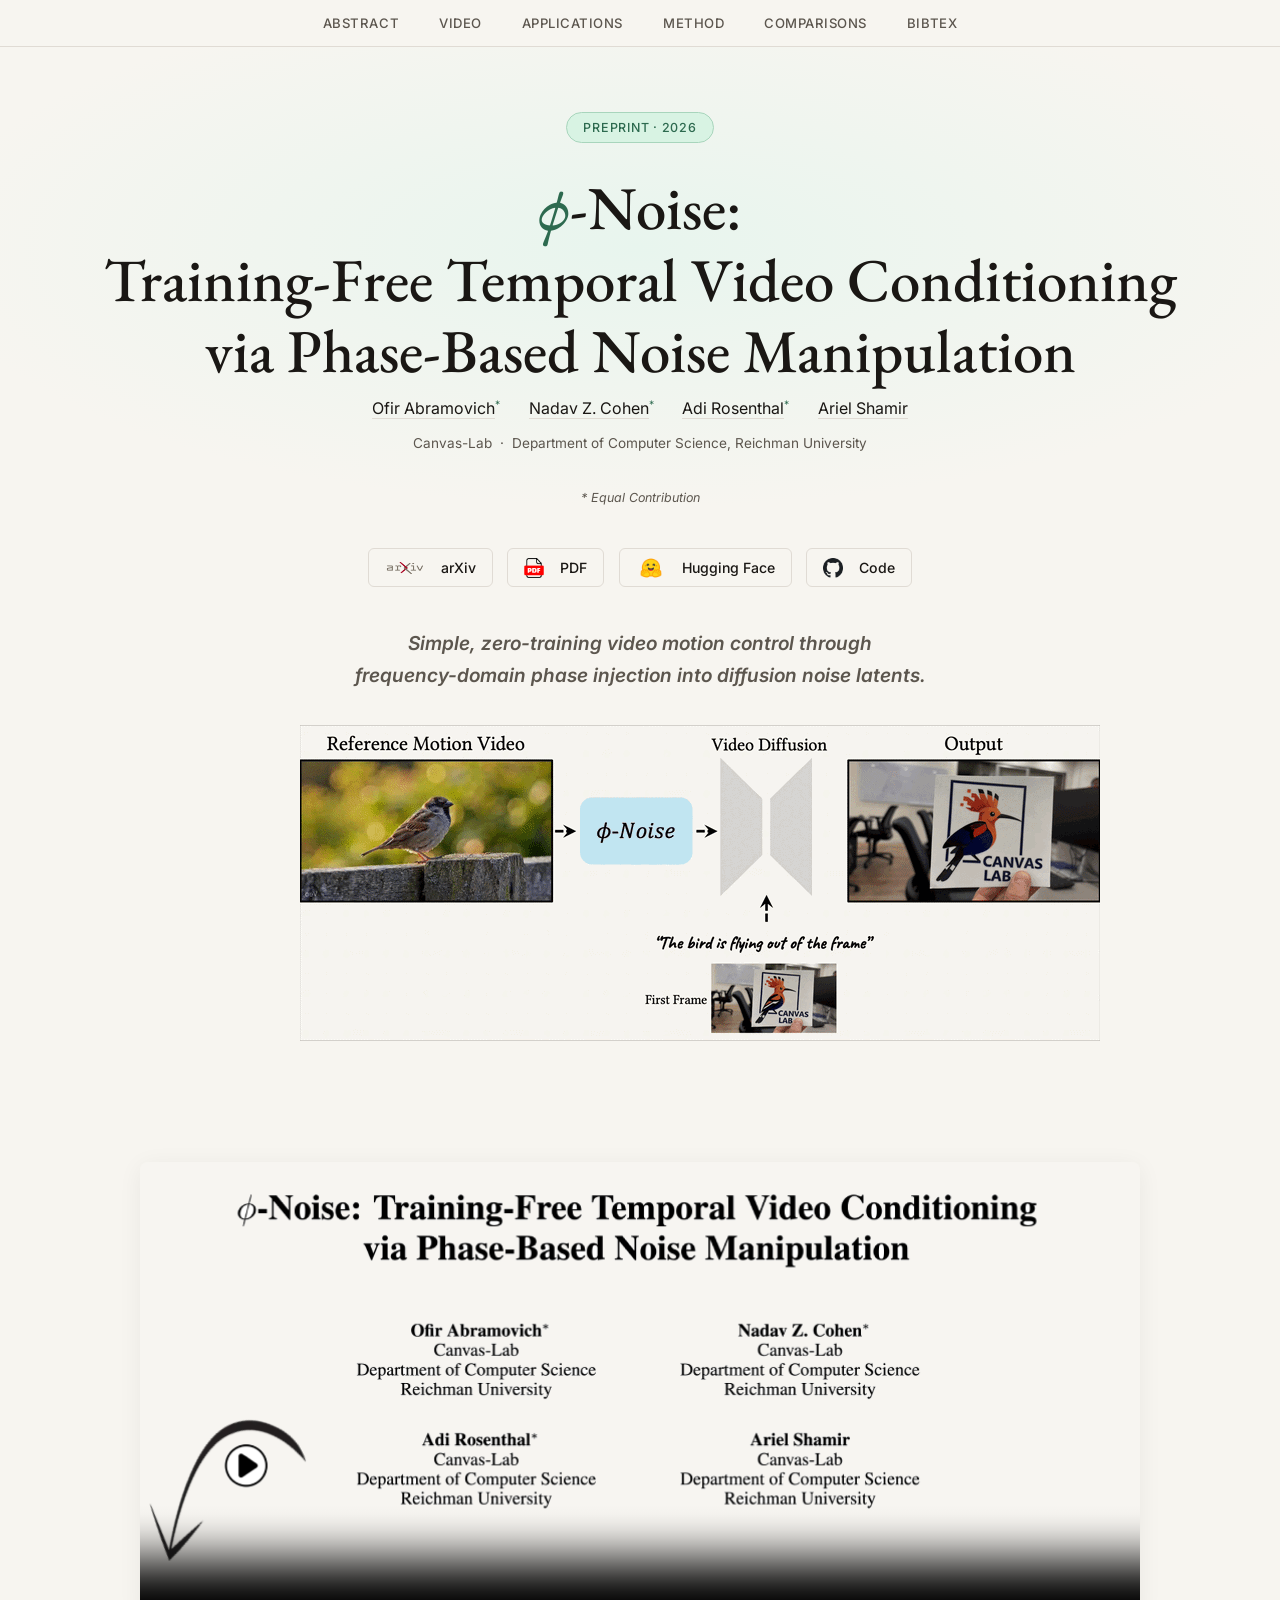
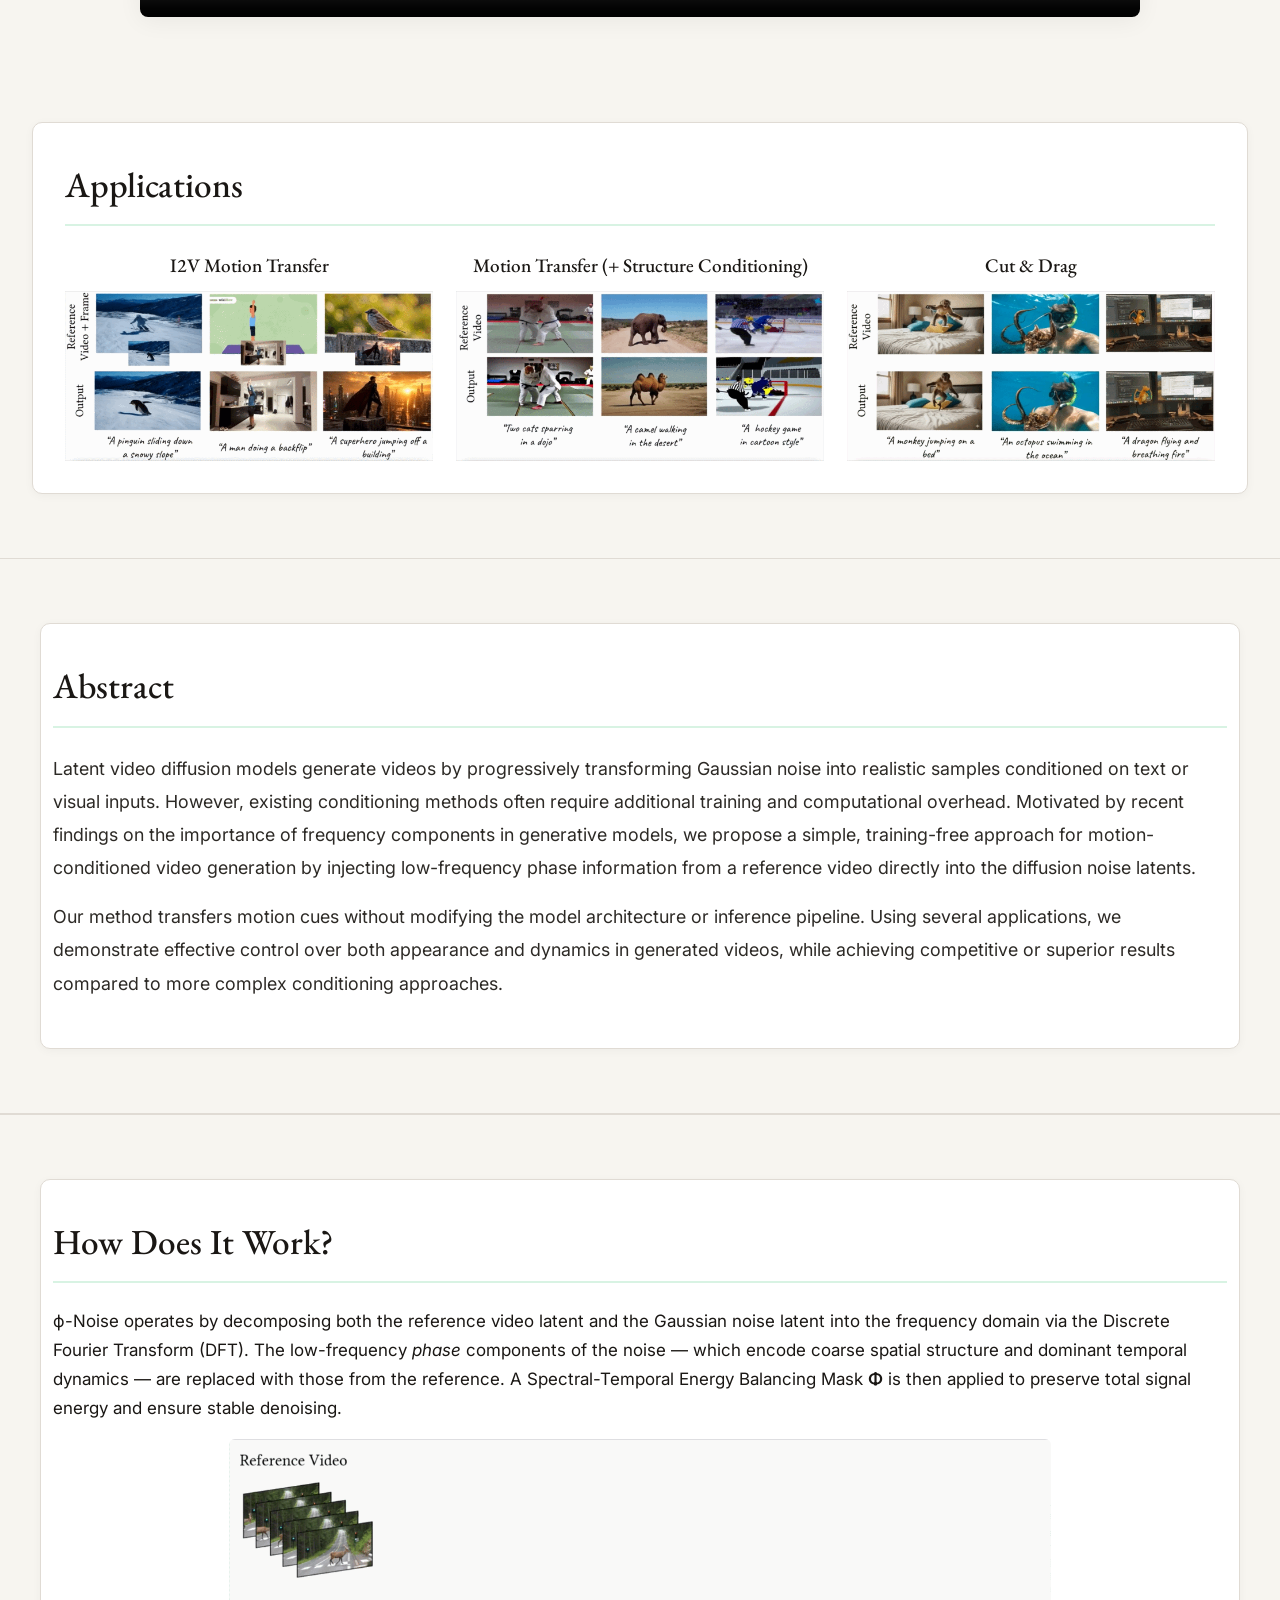
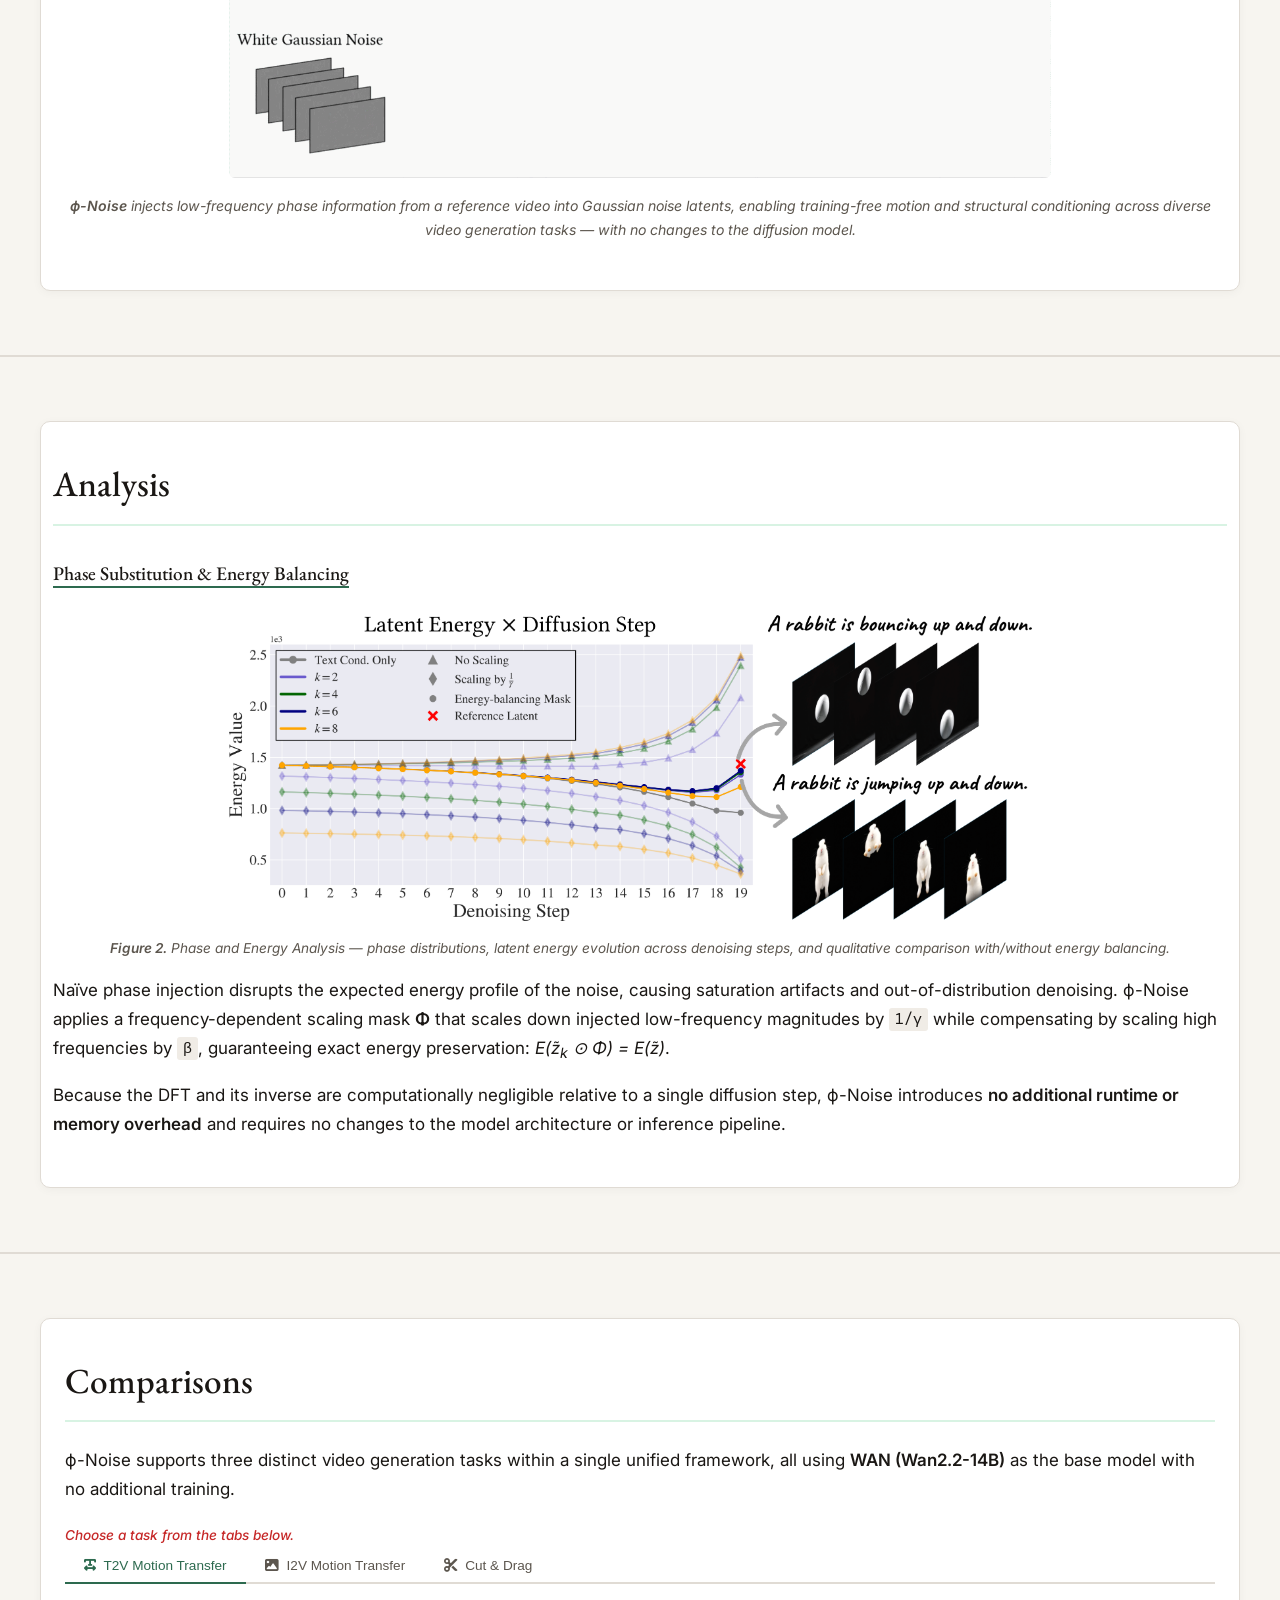
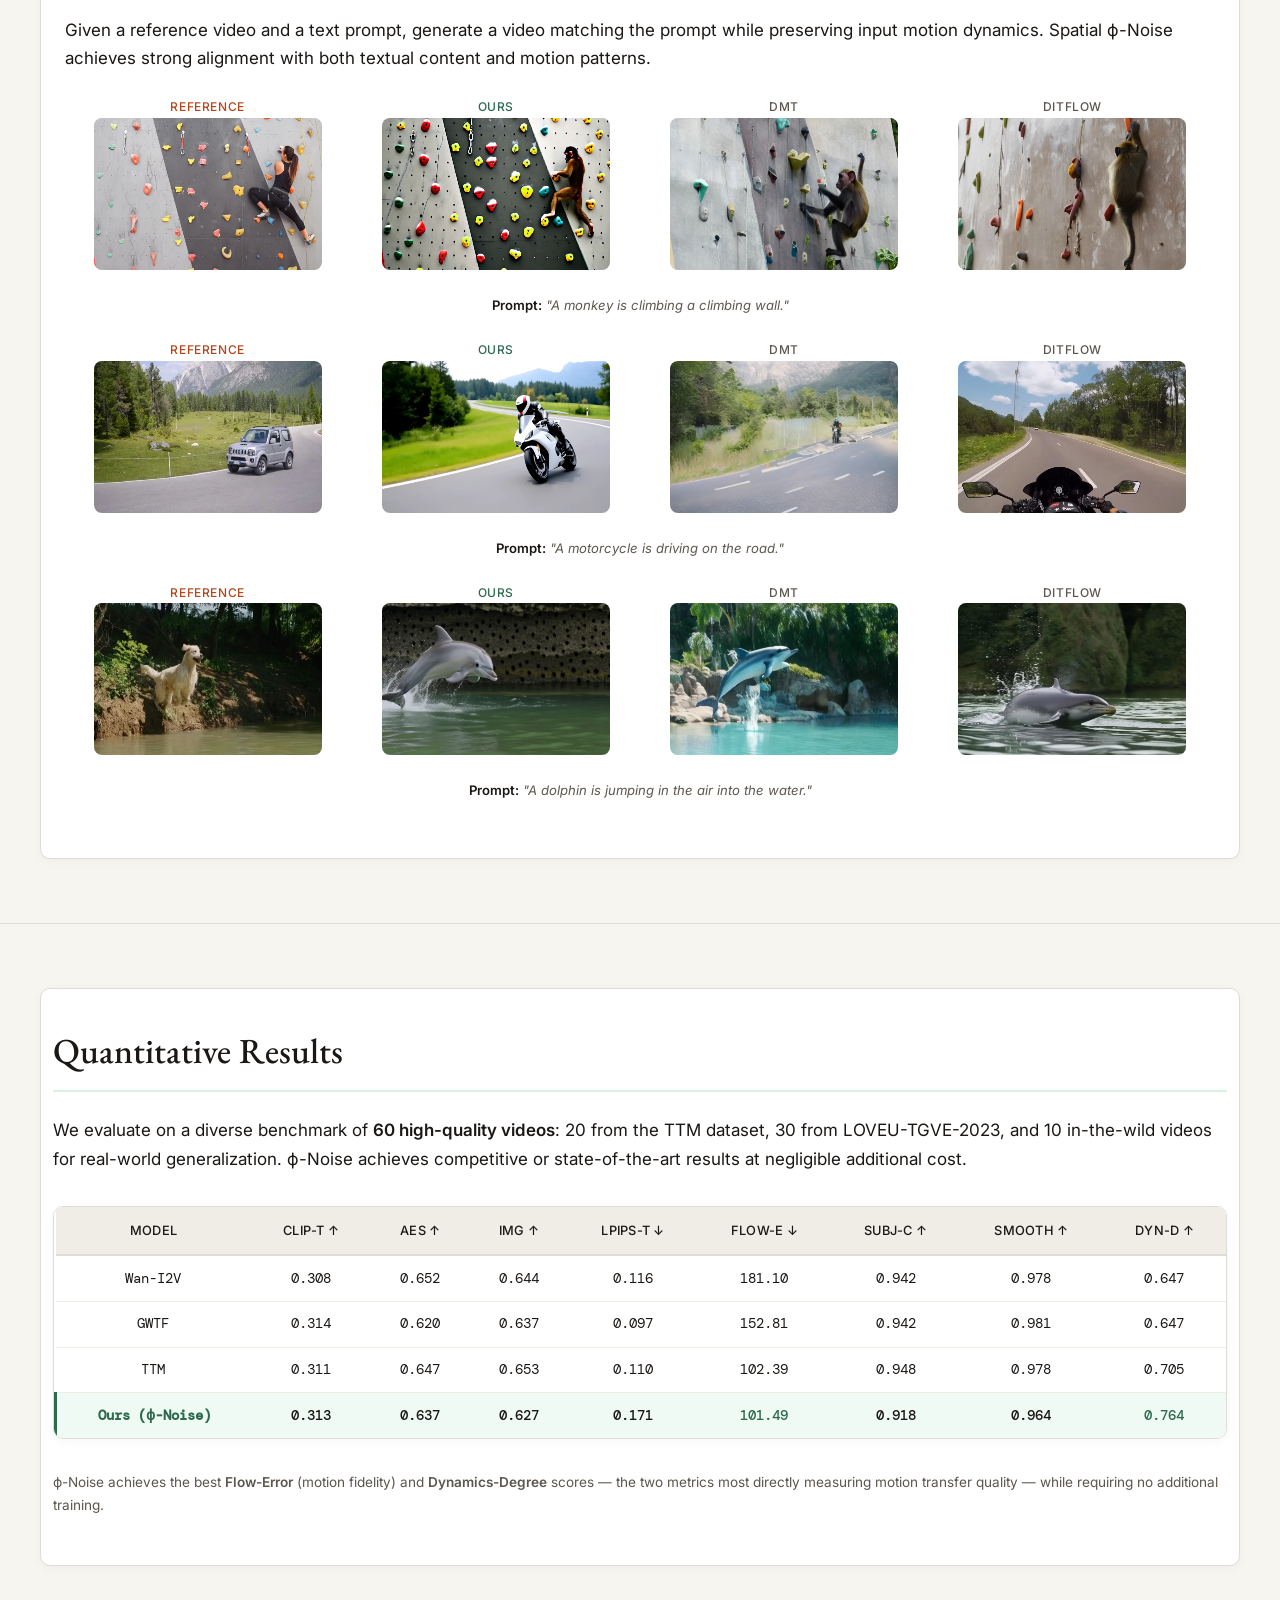
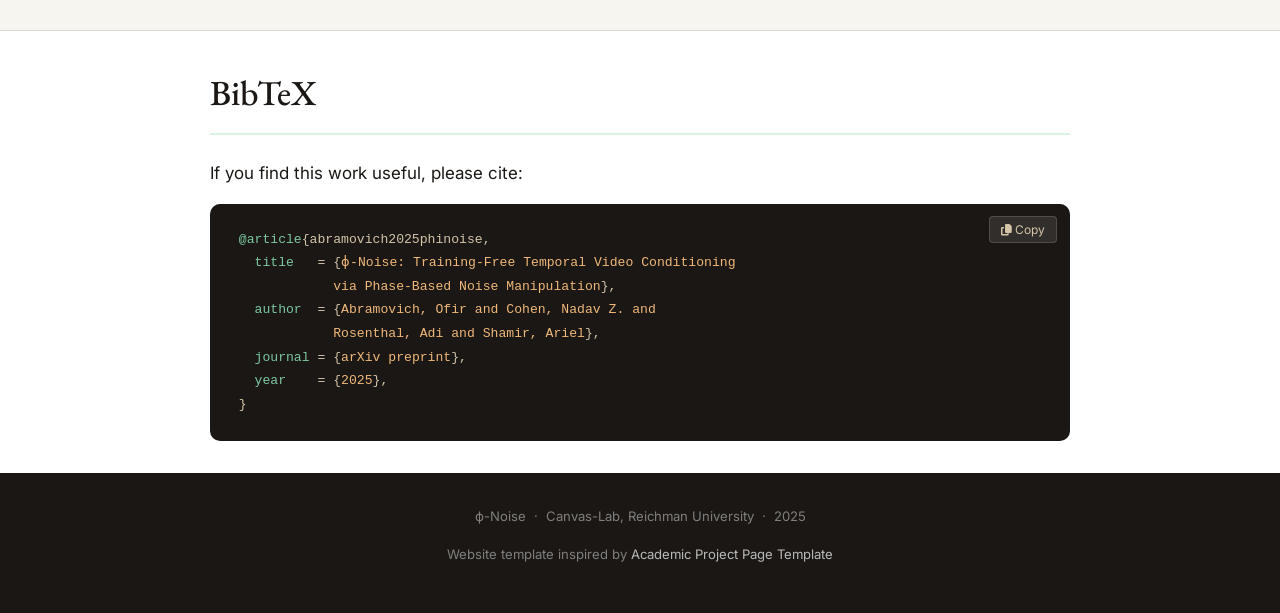
==== commit 76305126: "paths fixes" ====
--- a/docs/index.html
+++ b/docs/index.html
@@ -89,9 +89,9 @@
   <p class="subtitle text-center muted-strong" style="text-align: center;">
     Simple, zero-training video motion control through<br>frequency-domain phase injection into diffusion noise latents.
     <br><br>
-    <video autoplay muted loop playsinline class="responsive-video">
-      <source src="static/media/teaser.mov" type="video/mp4">
-    </video>
+    <!-- <video autoplay muted loop playsinline class="responsive-video"> -->
+      <img src="static/media/teaser.gif" type="image/gif">
+    <!-- </video> -->
   </p>
 </div><!-- /teaser -->
 
@@ -116,23 +116,17 @@
     <div class="teaser-row">
     <div class="teaser-item">
       <h3>I2V Motion Transfer</h3>
-      <video autoplay muted loop playsinline class="responsive-video">
-        <source src="static/media/results/t2.mov" type="video/mp4">
-      </video>
+        <img src="static/media/results/i2v.gif" class="image/gif">
     </div>
 
     <div class="teaser-item">
       <h3>Motion Transfer (+ Structure Conditioning)</h3>
-      <video autoplay muted loop playsinline class="responsive-video">
-        <source src="static/media/results/t3.mov" type="video/mp4">
-      </video>
+        <img src="static/media/results/t2v.gif" class="image/gif">
     </div>
 
     <div class="teaser-item">
       <h3>Cut & Drag</h3>
-      <video autoplay muted loop playsinline class="responsive-video">
-        <source src="static/media/results/t1.mov" type="video/mp4">
-      </video>
+        <img src="static/media/results/cnd.gif" class="image/gif">
     </div>
 
     </div><!-- /teaser-row -->
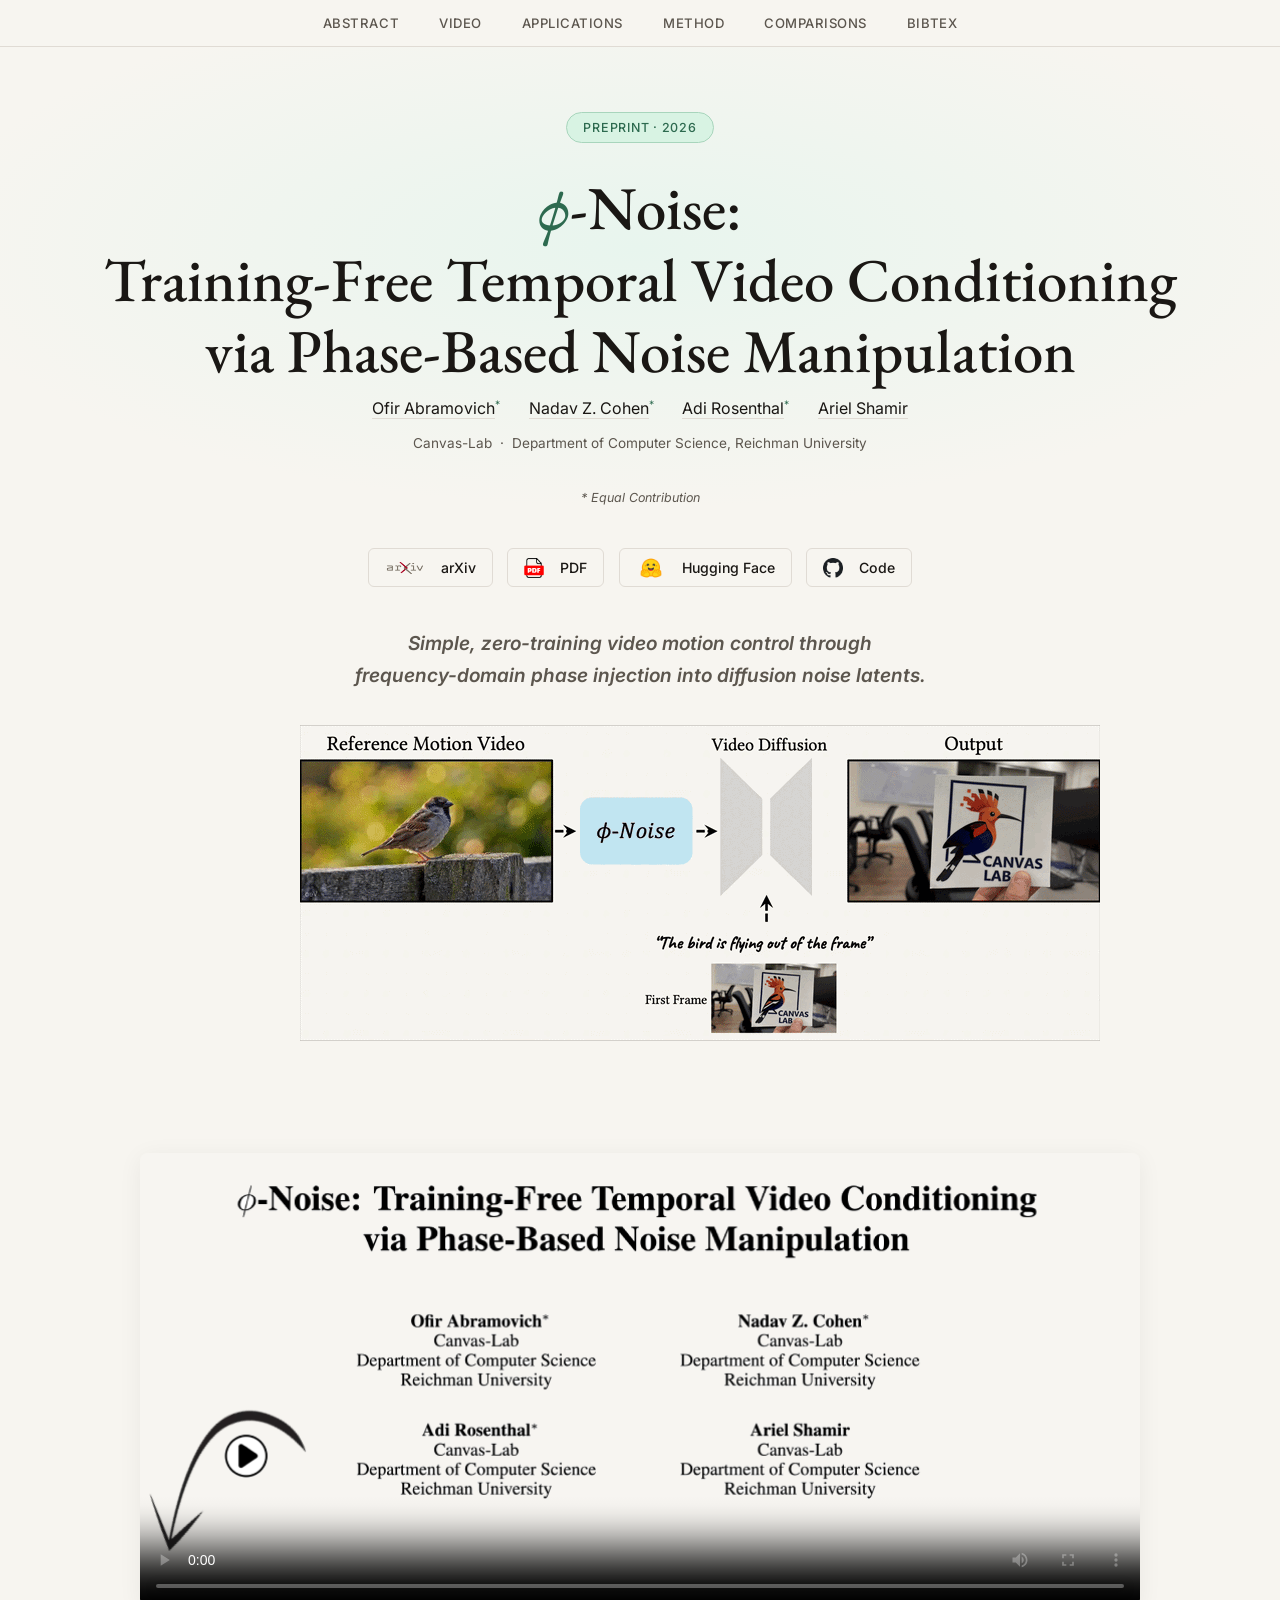
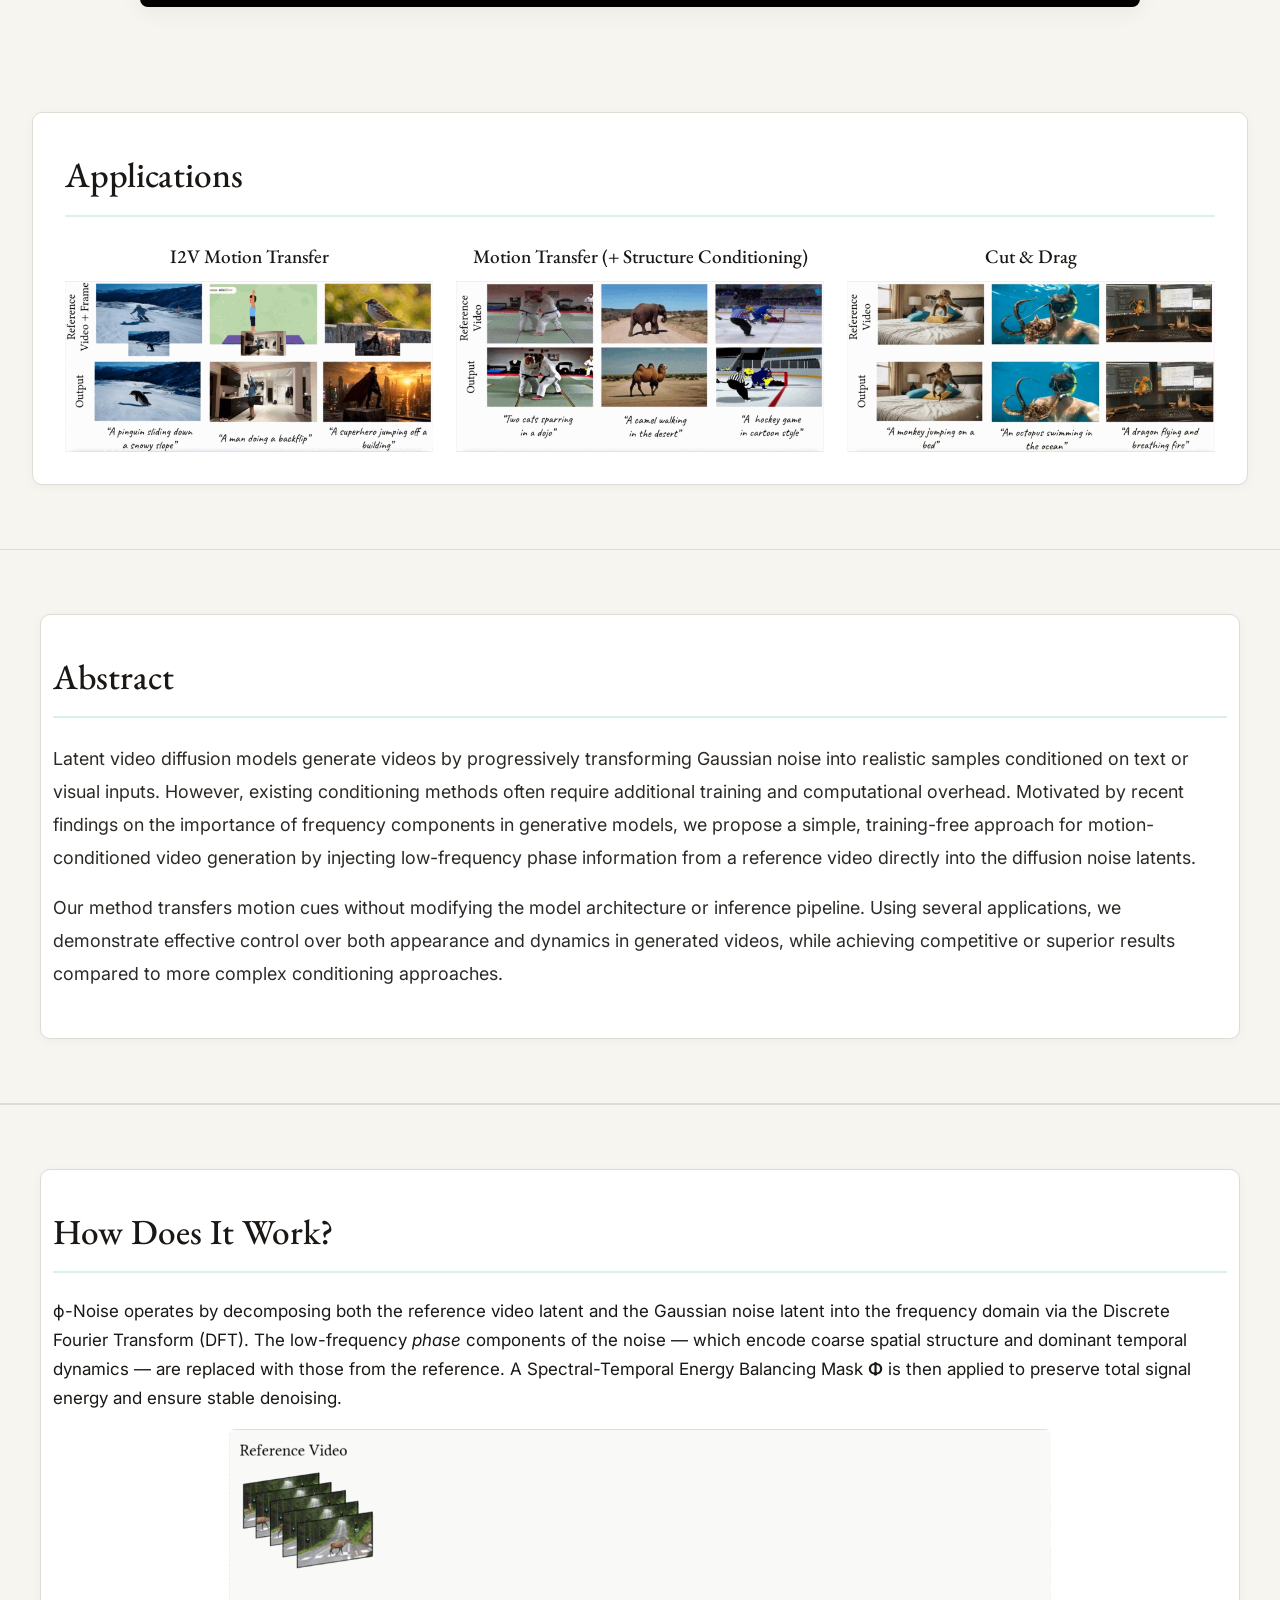
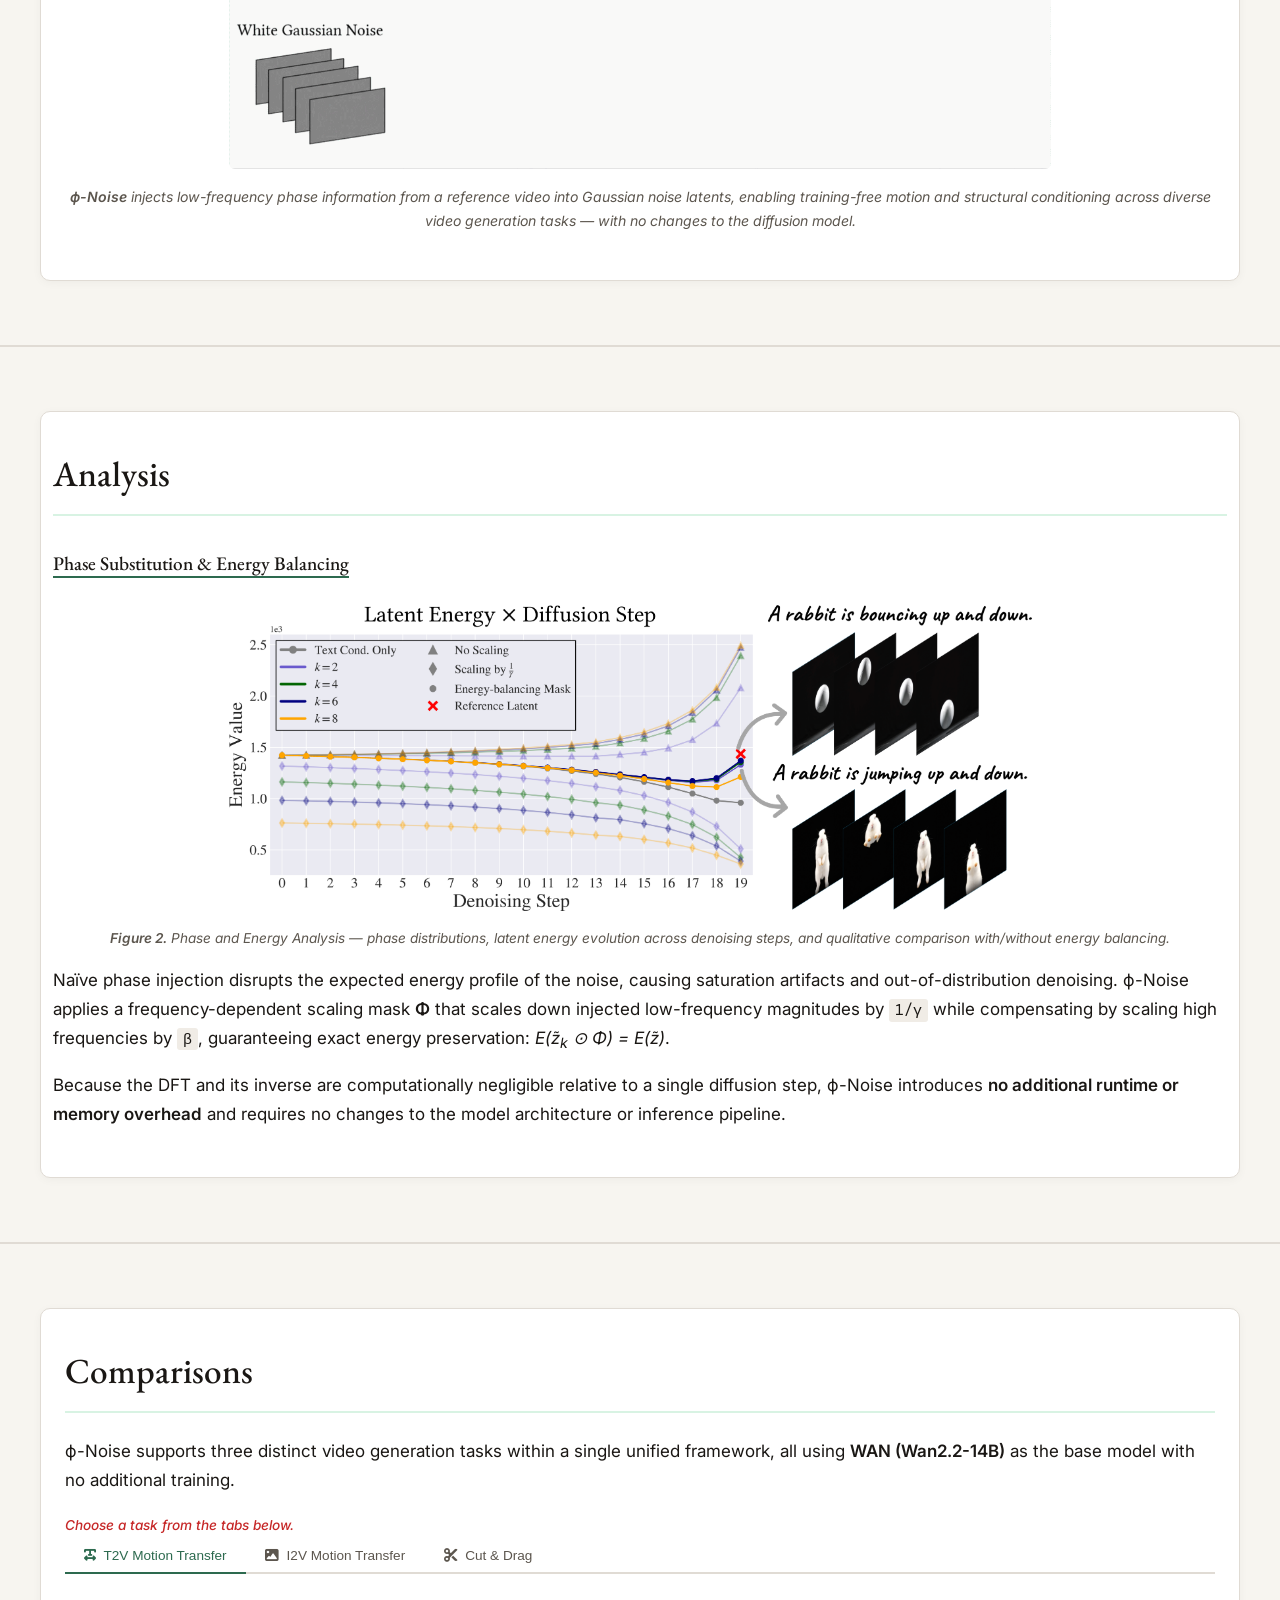
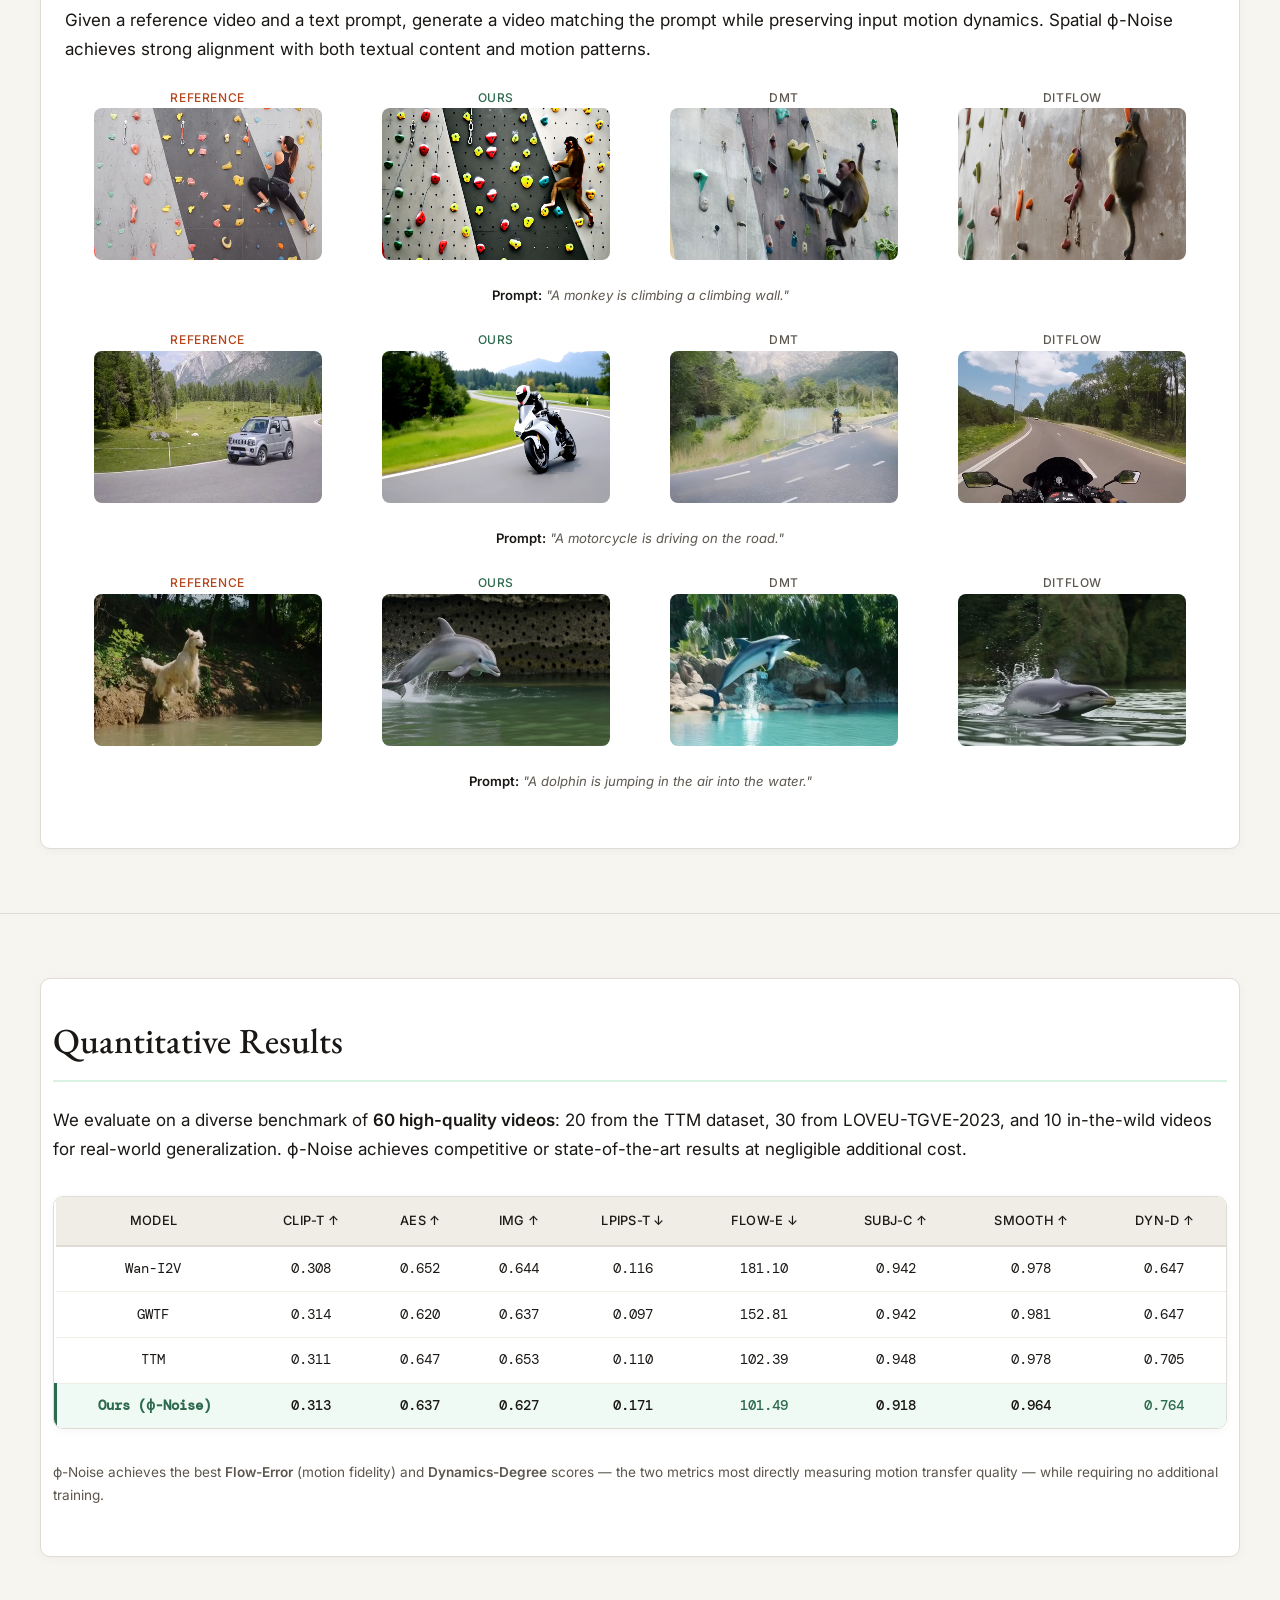
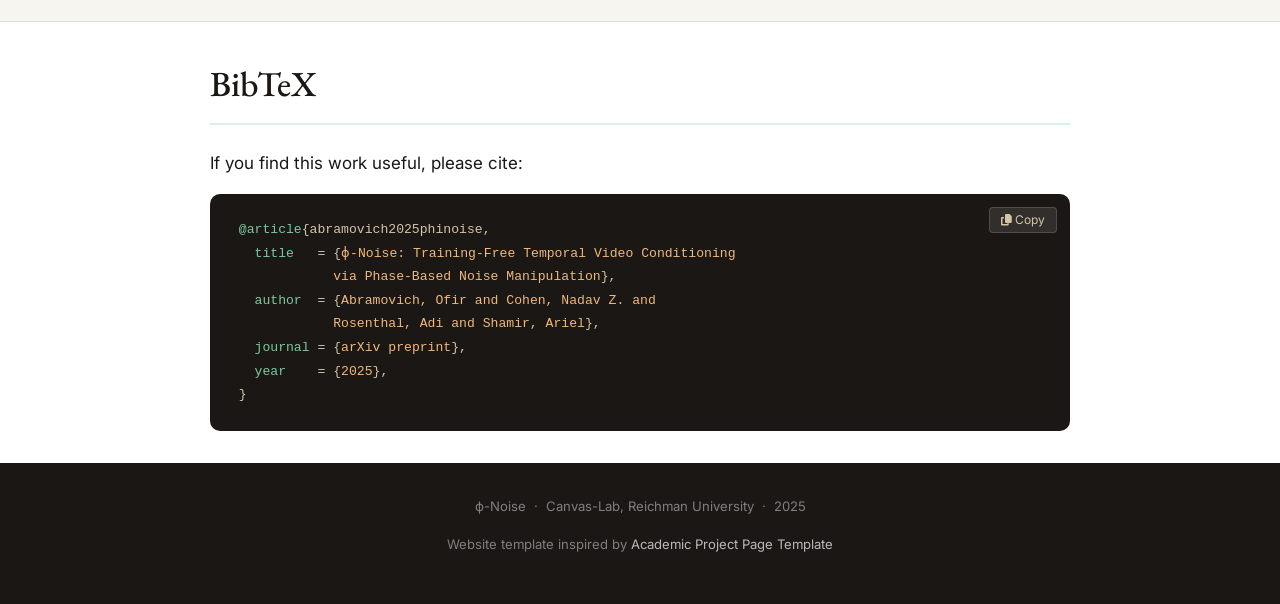
==== commit 01d54c14: "adding video and fix alignment" ====
--- a/docs/index.html
+++ b/docs/index.html
@@ -90,7 +90,7 @@
     Simple, zero-training video motion control through<br>frequency-domain phase injection into diffusion noise latents.
     <br><br>
     <!-- <video autoplay muted loop playsinline class="responsive-video"> -->
-      <img src="static/media/teaser.gif" type="image/gif">
+      <img src="static/media/teaser.gif" type="image/gif" style="display:block;margin:0 auto;" alt="teaser">
     <!-- </video> -->
   </p>
 </div><!-- /teaser -->
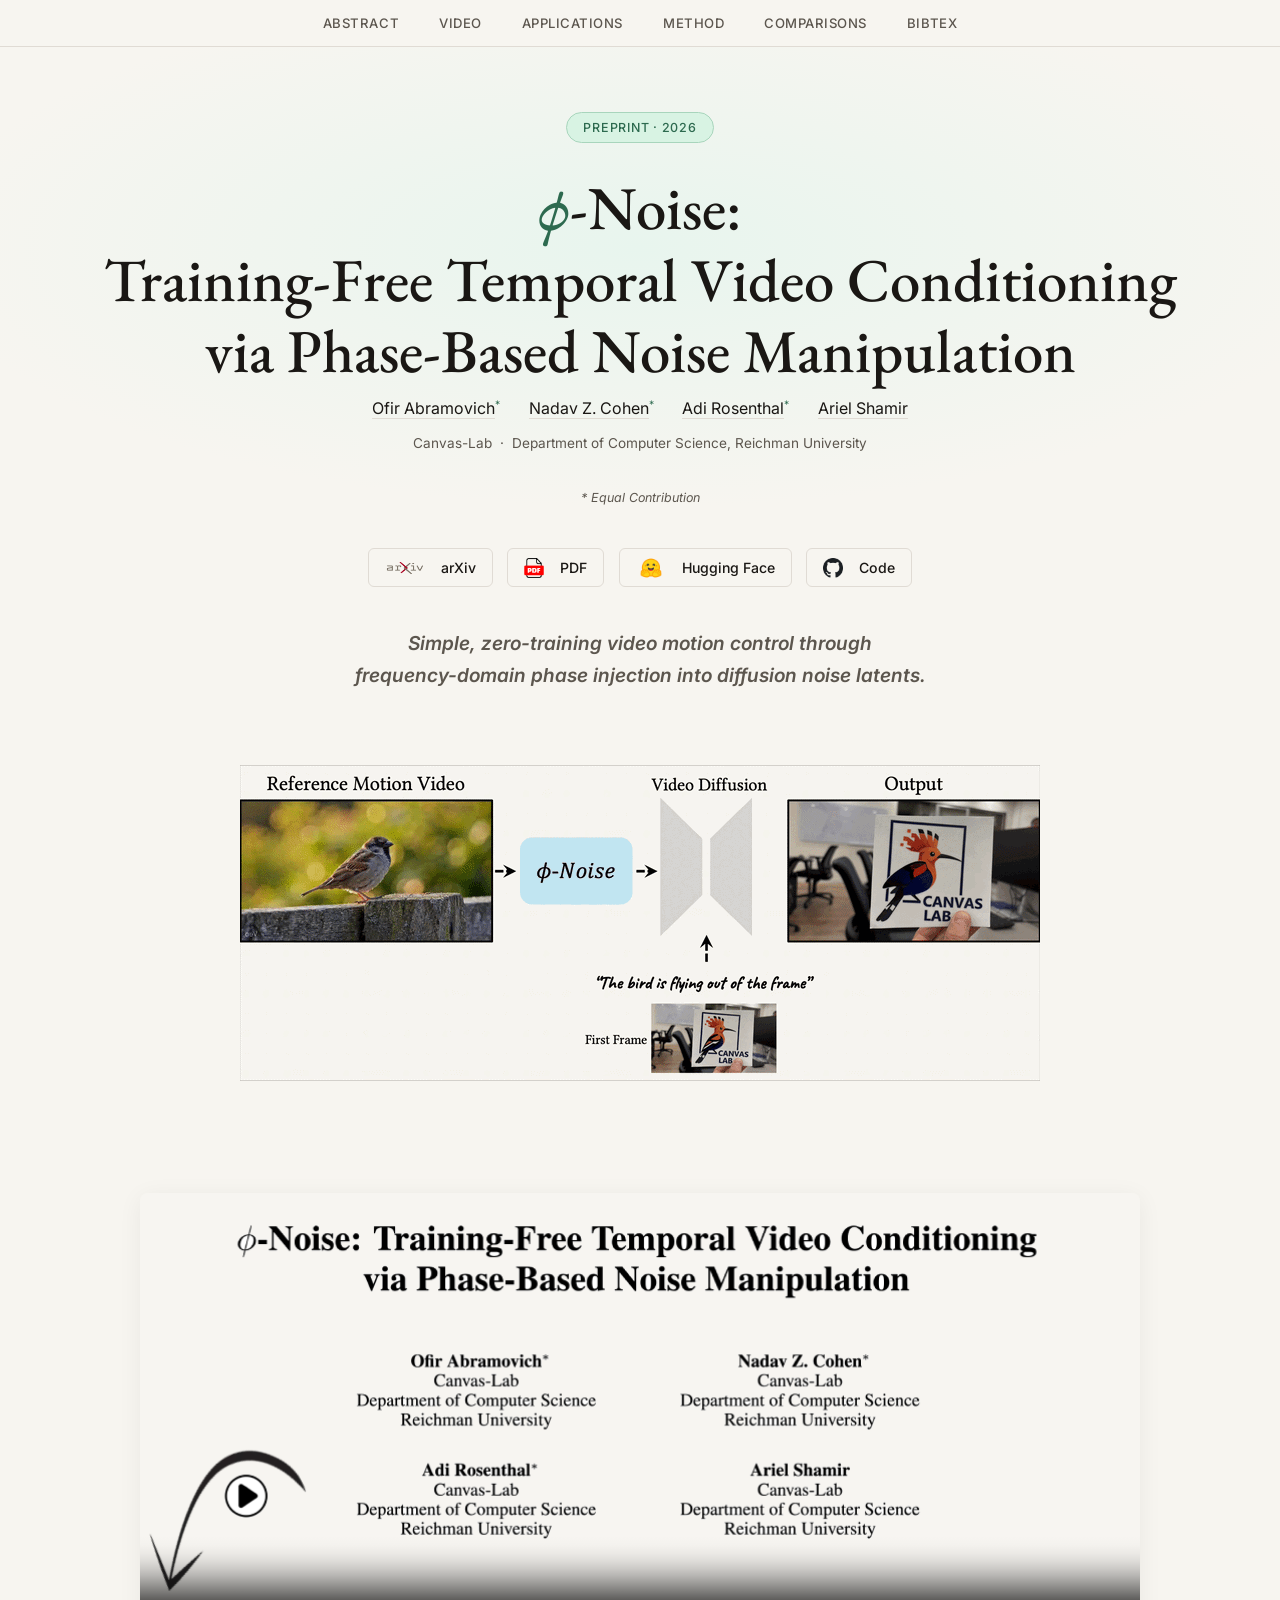
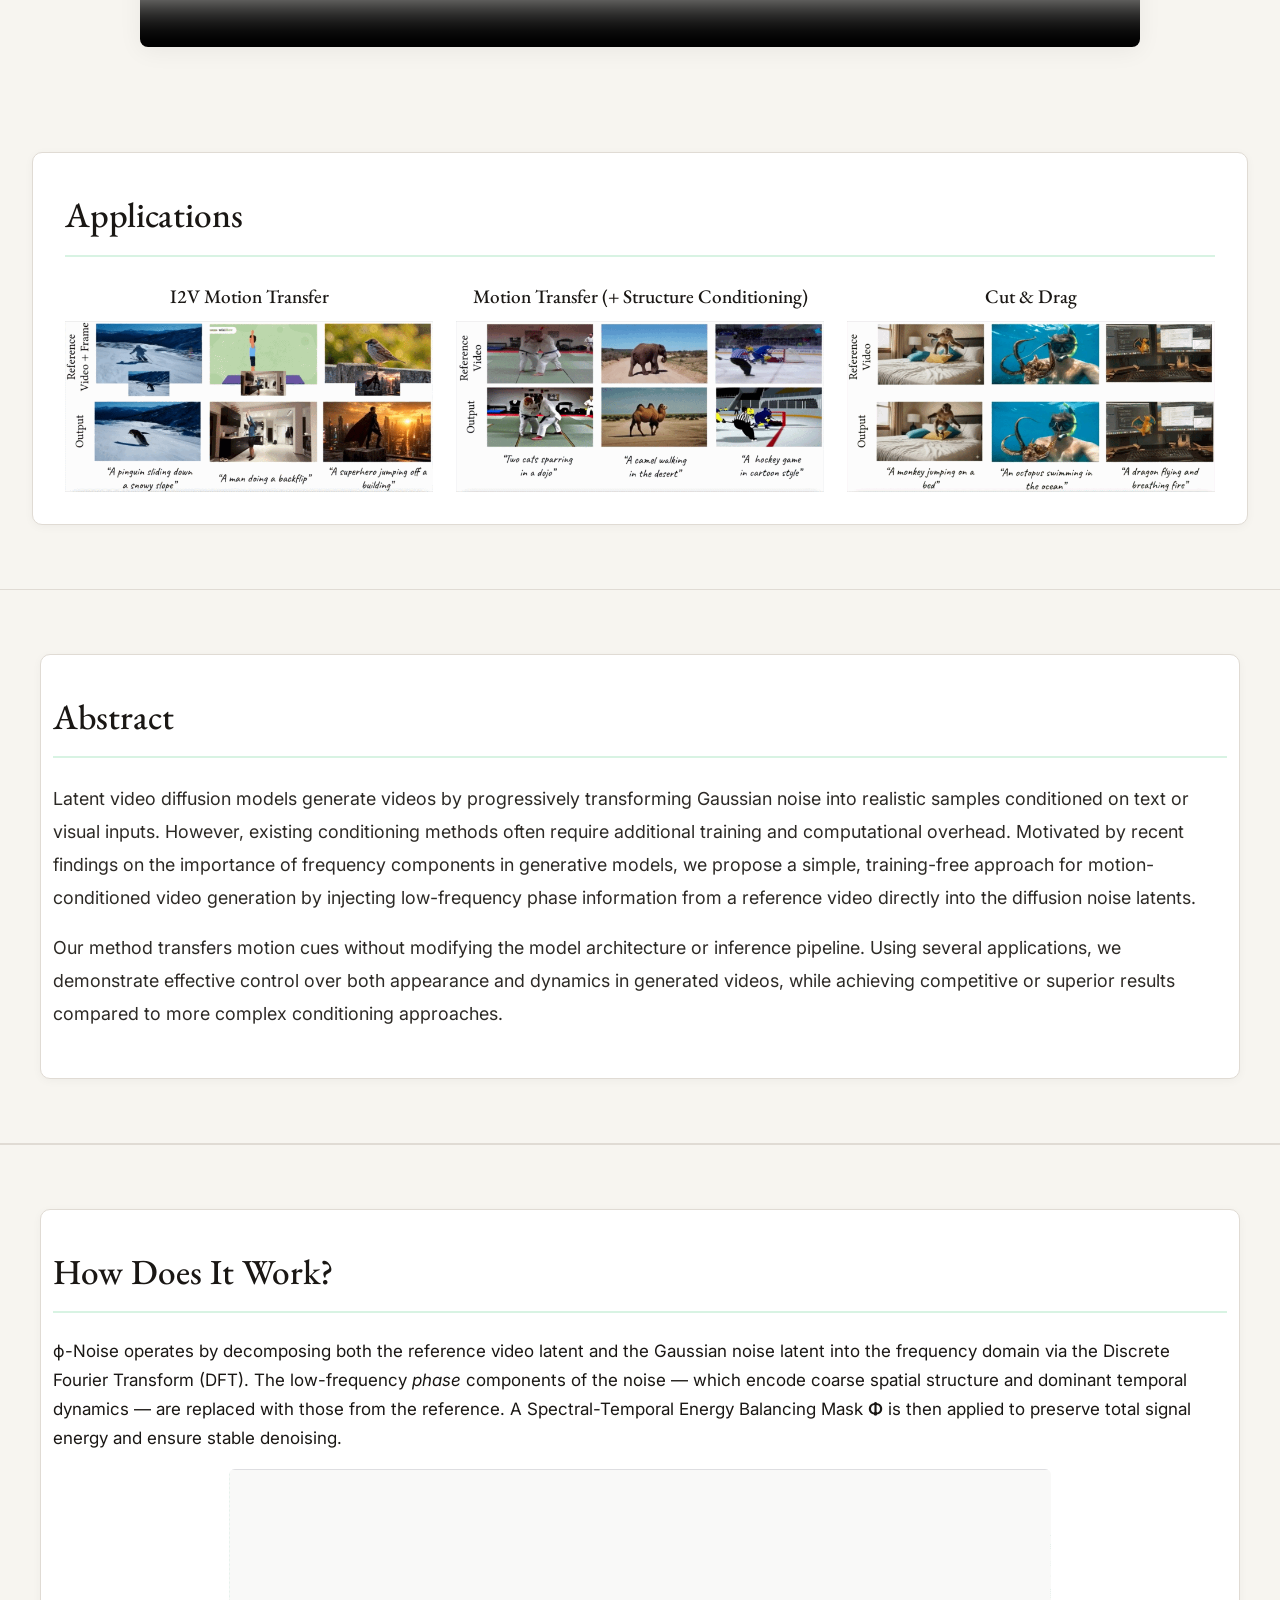
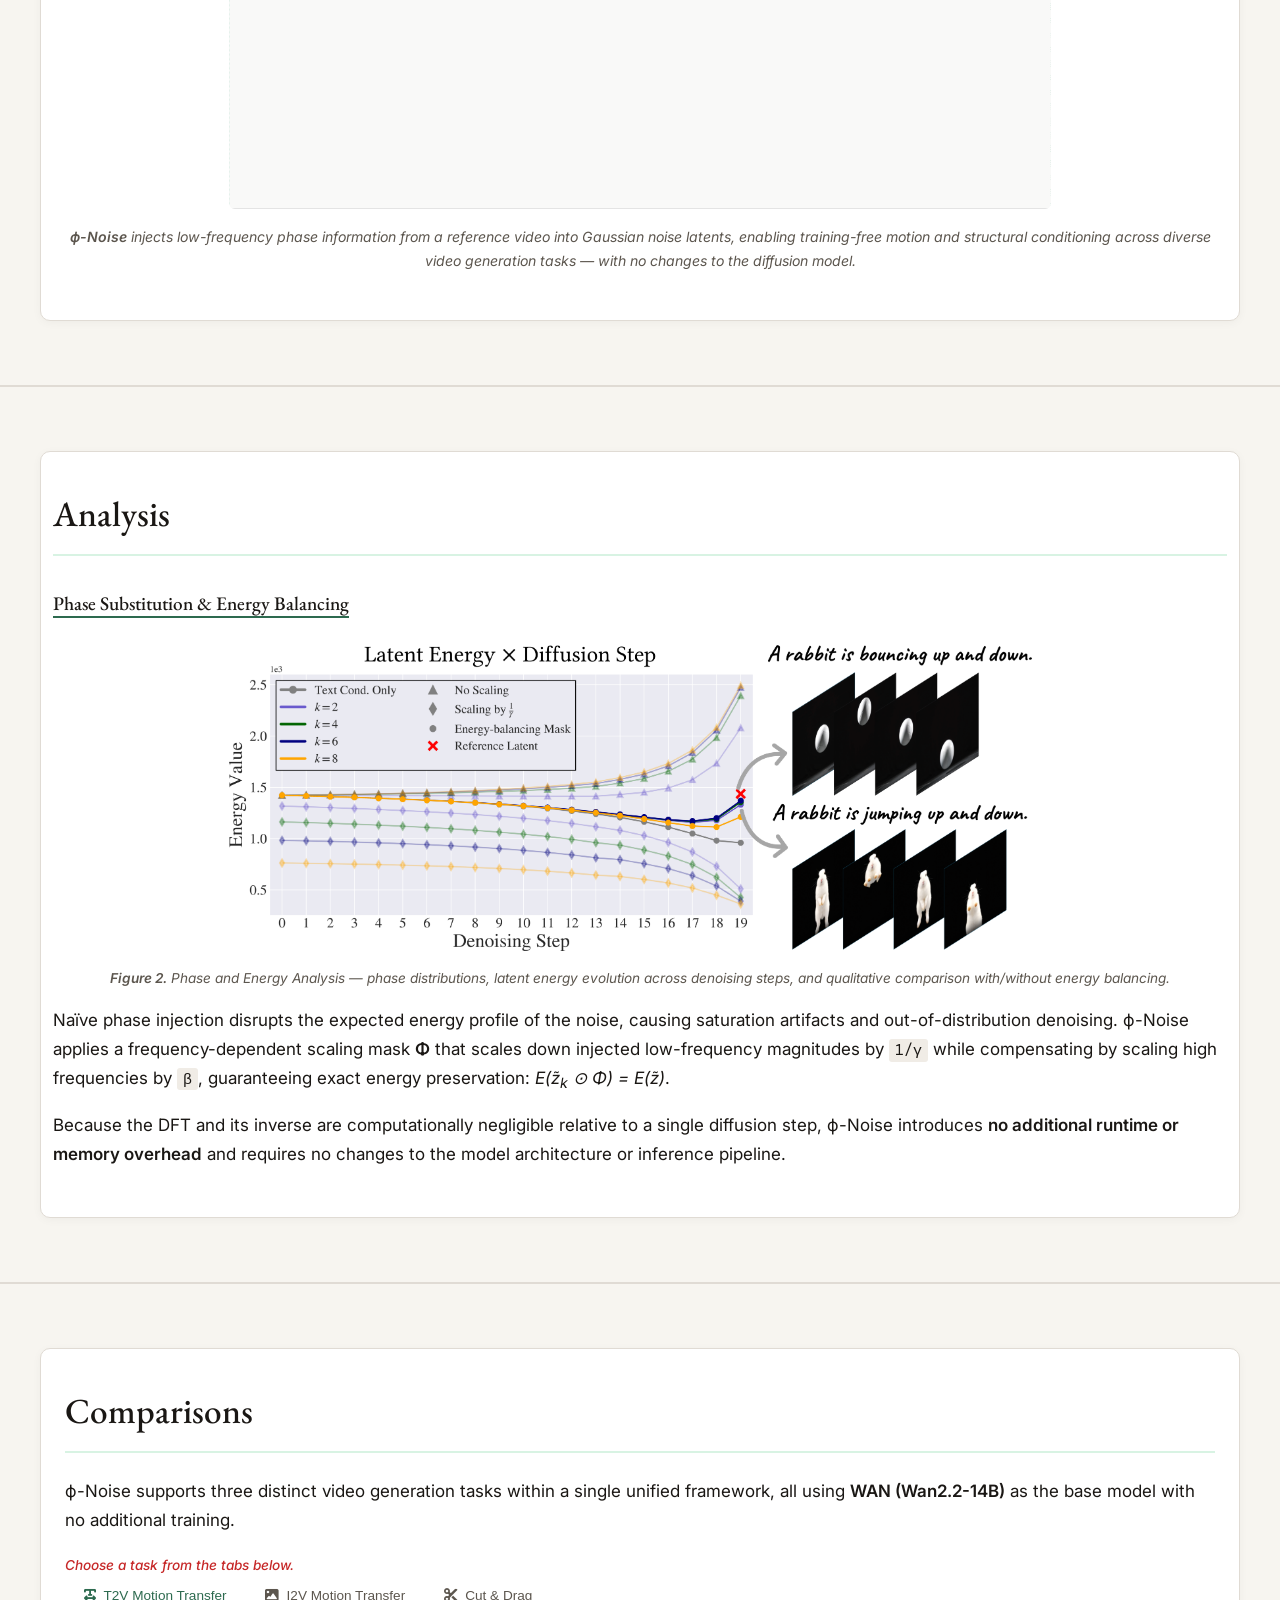
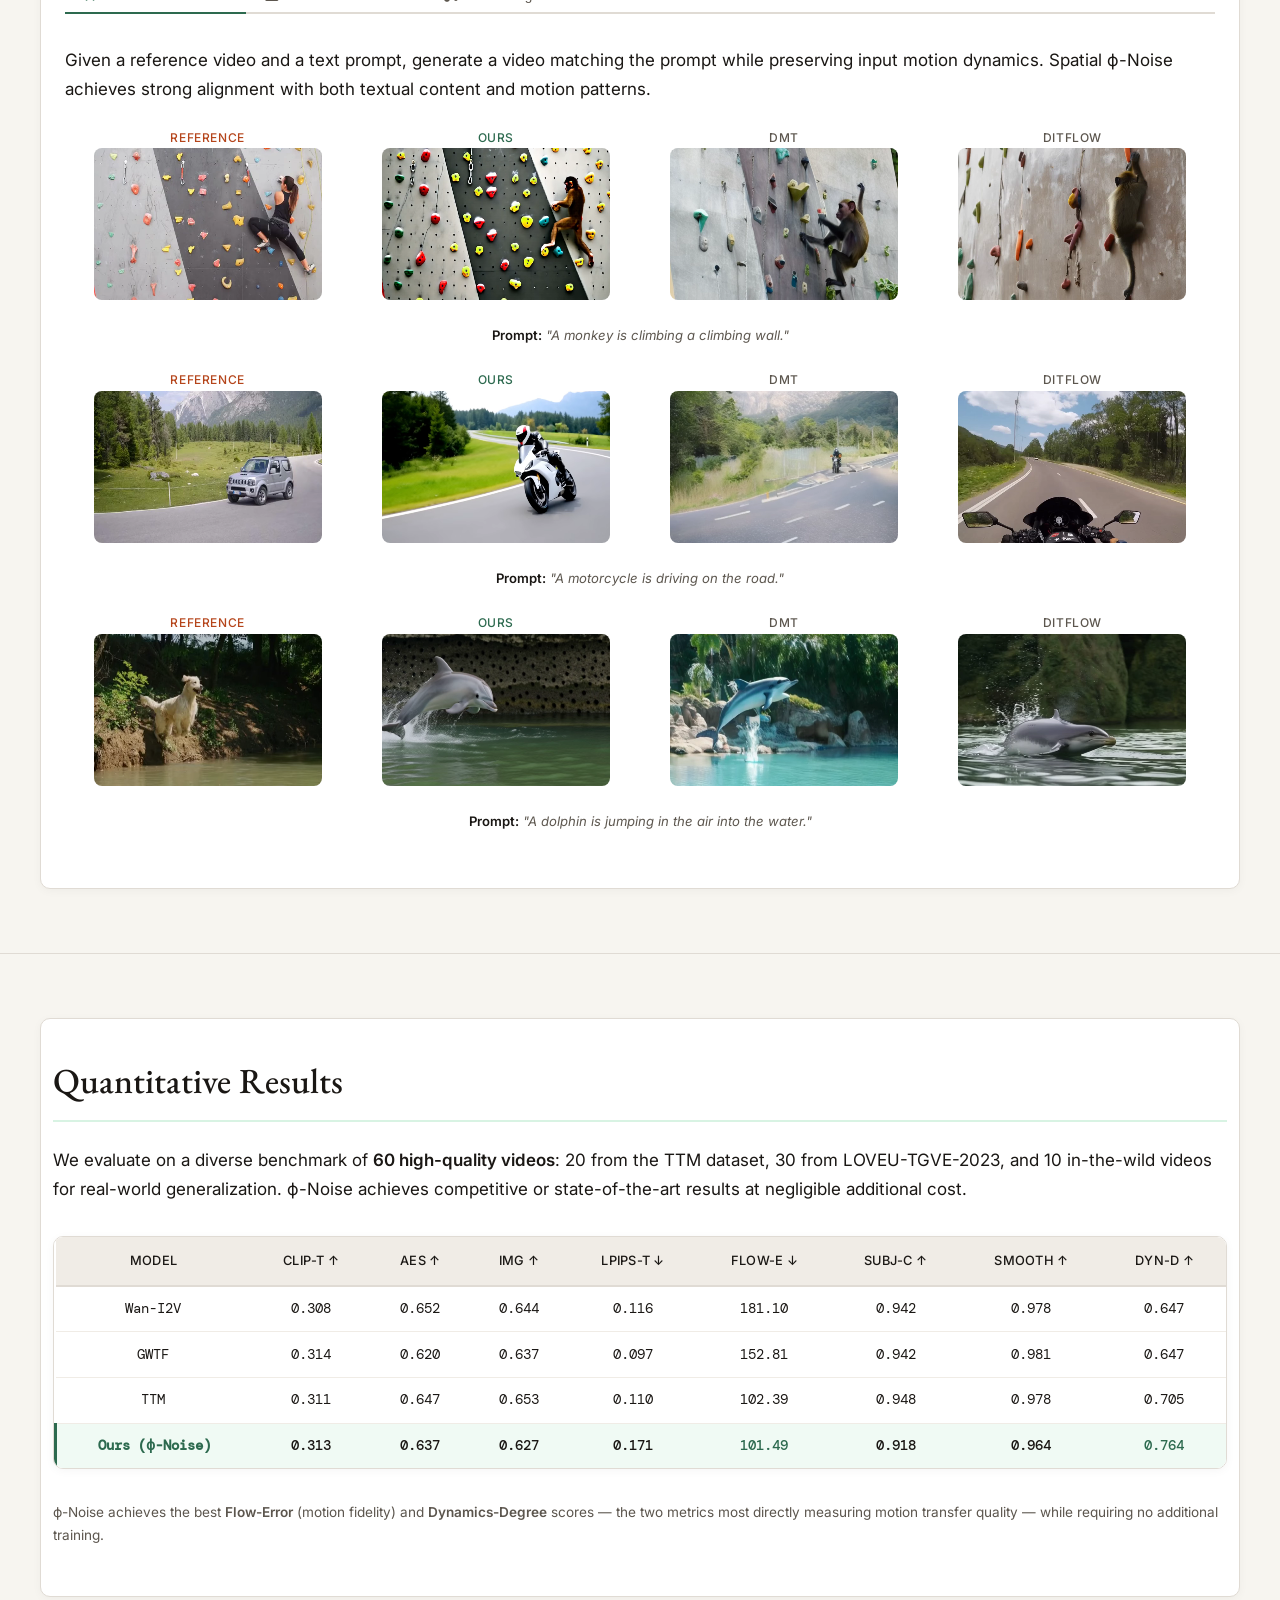
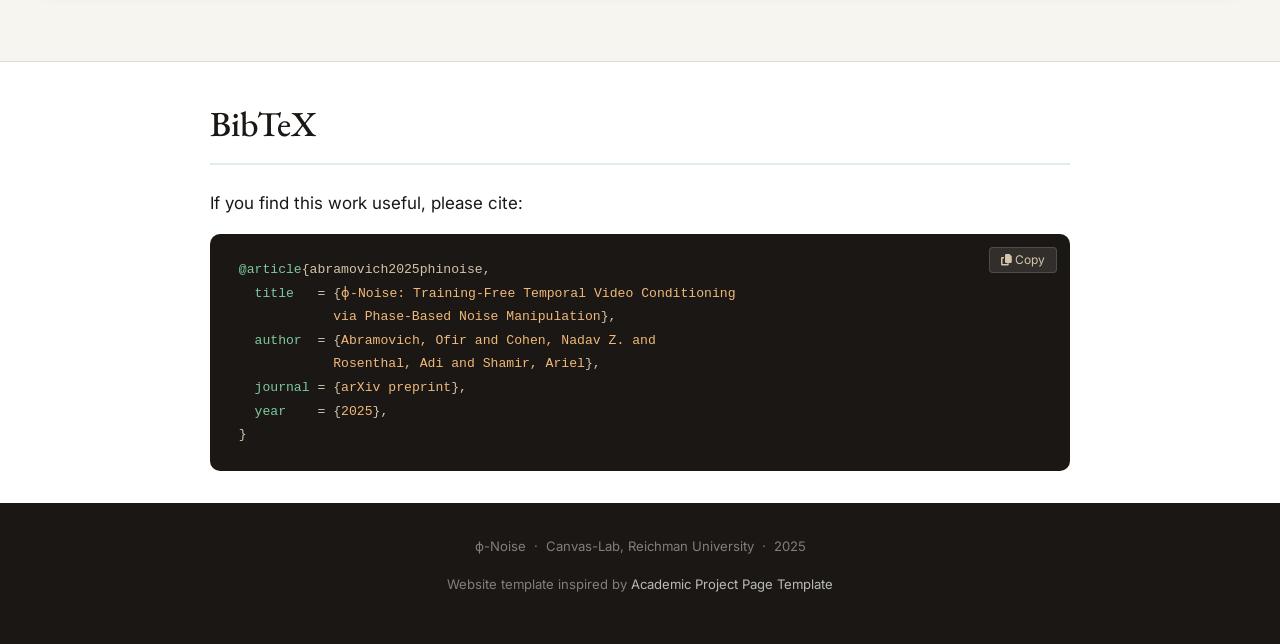
==== commit 49b9e5c0: "centering teaser" ====
--- a/docs/index.html
+++ b/docs/index.html
@@ -89,8 +89,10 @@
   <p class="subtitle text-center muted-strong" style="text-align: center;">
     Simple, zero-training video motion control through<br>frequency-domain phase injection into diffusion noise latents.
     <br><br>
+    <div style="text-align: center;">
+      <img src="static/media/teaser.gif" type="image/gif" style="display: block; margin: 0 auto;">
+    </div>
     <!-- <video autoplay muted loop playsinline class="responsive-video"> -->
-      <img src="static/media/teaser.gif" type="image/gif" style="display:block;margin:0 auto;" alt="teaser">
     <!-- </video> -->
   </p>
 </div><!-- /teaser -->
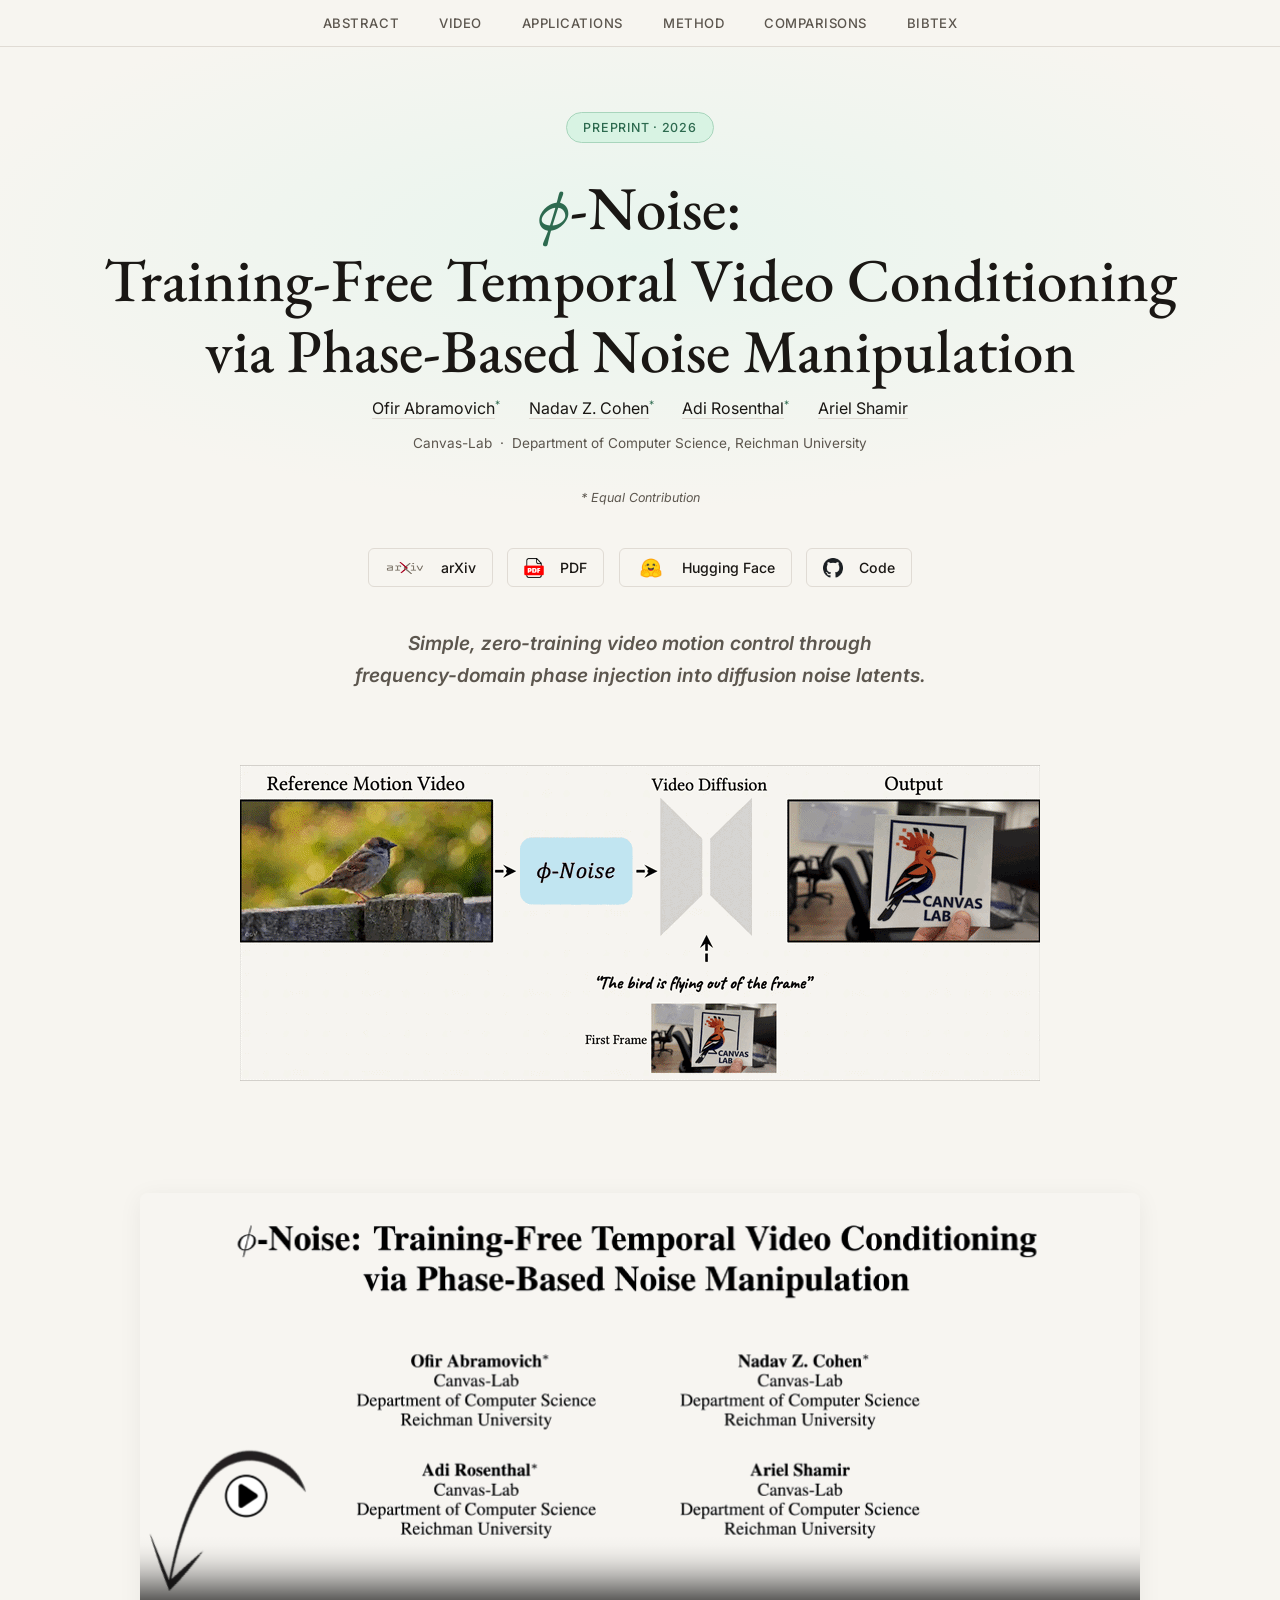
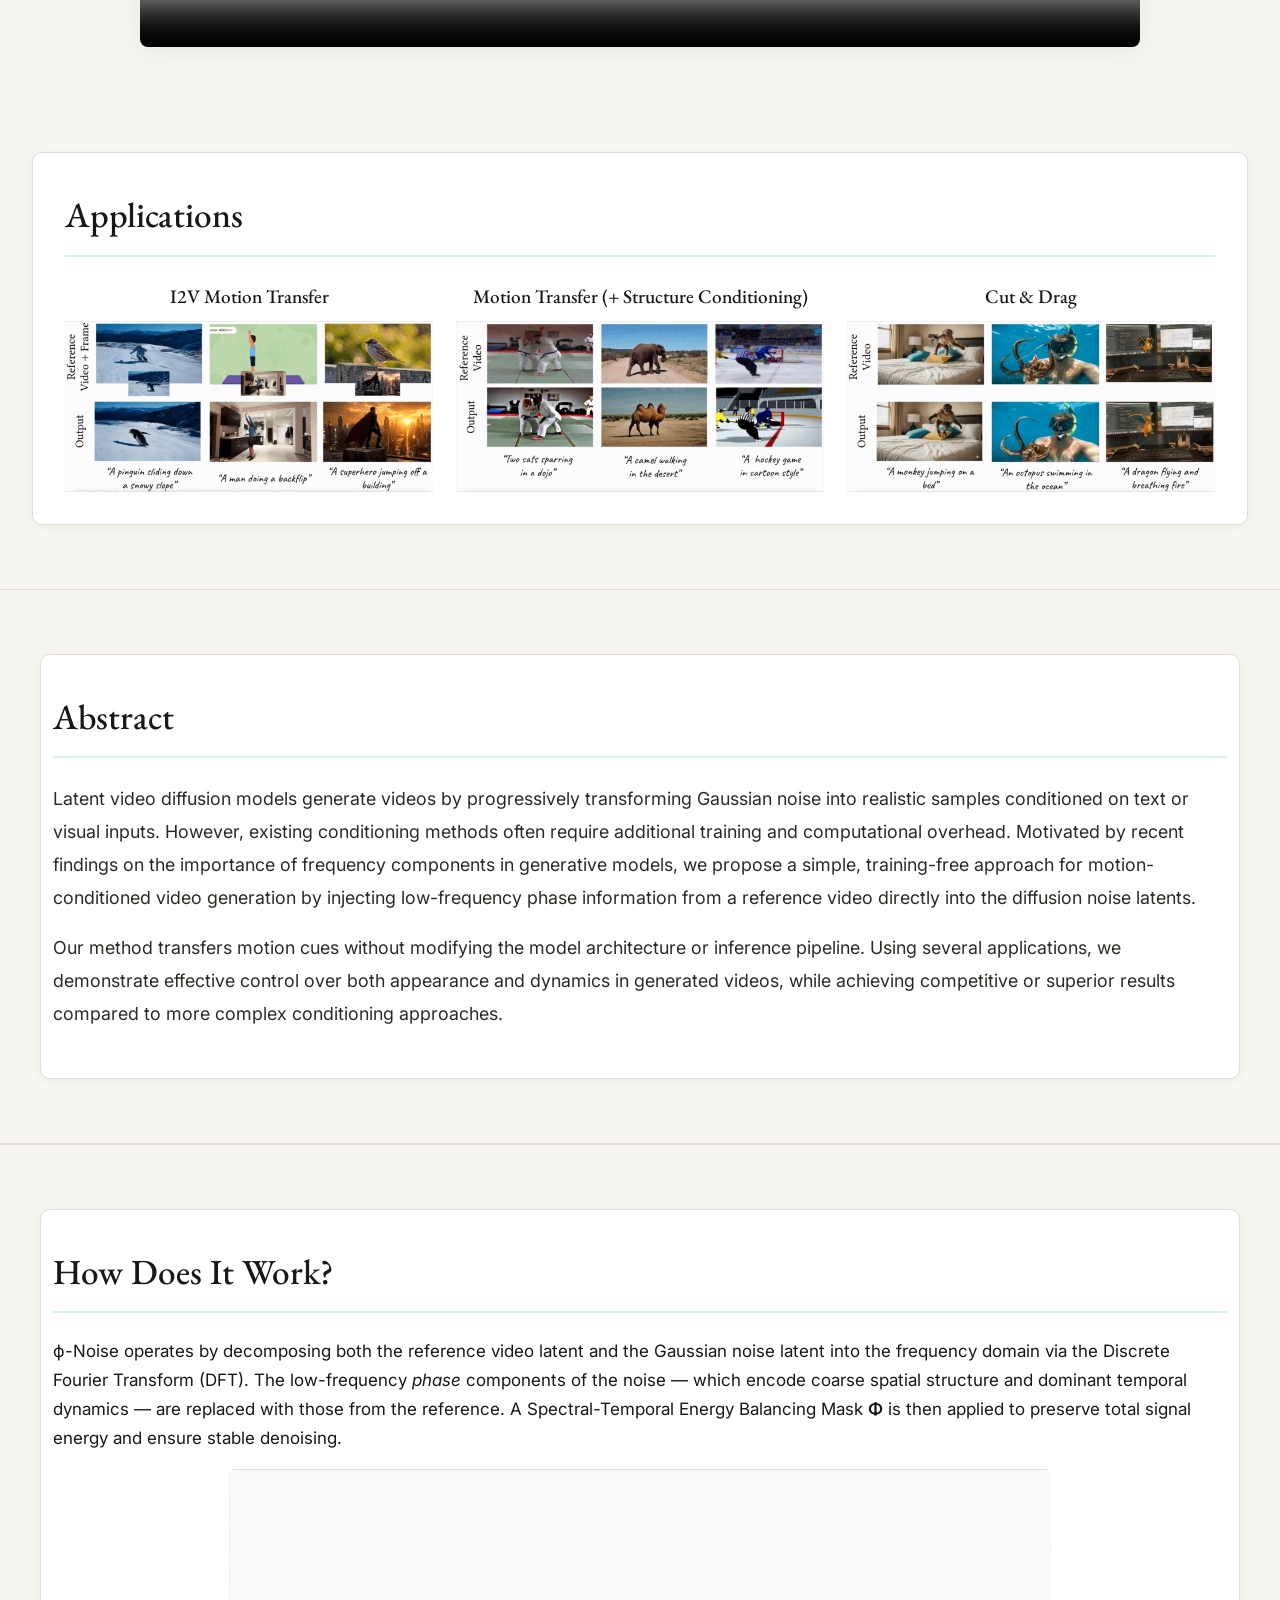
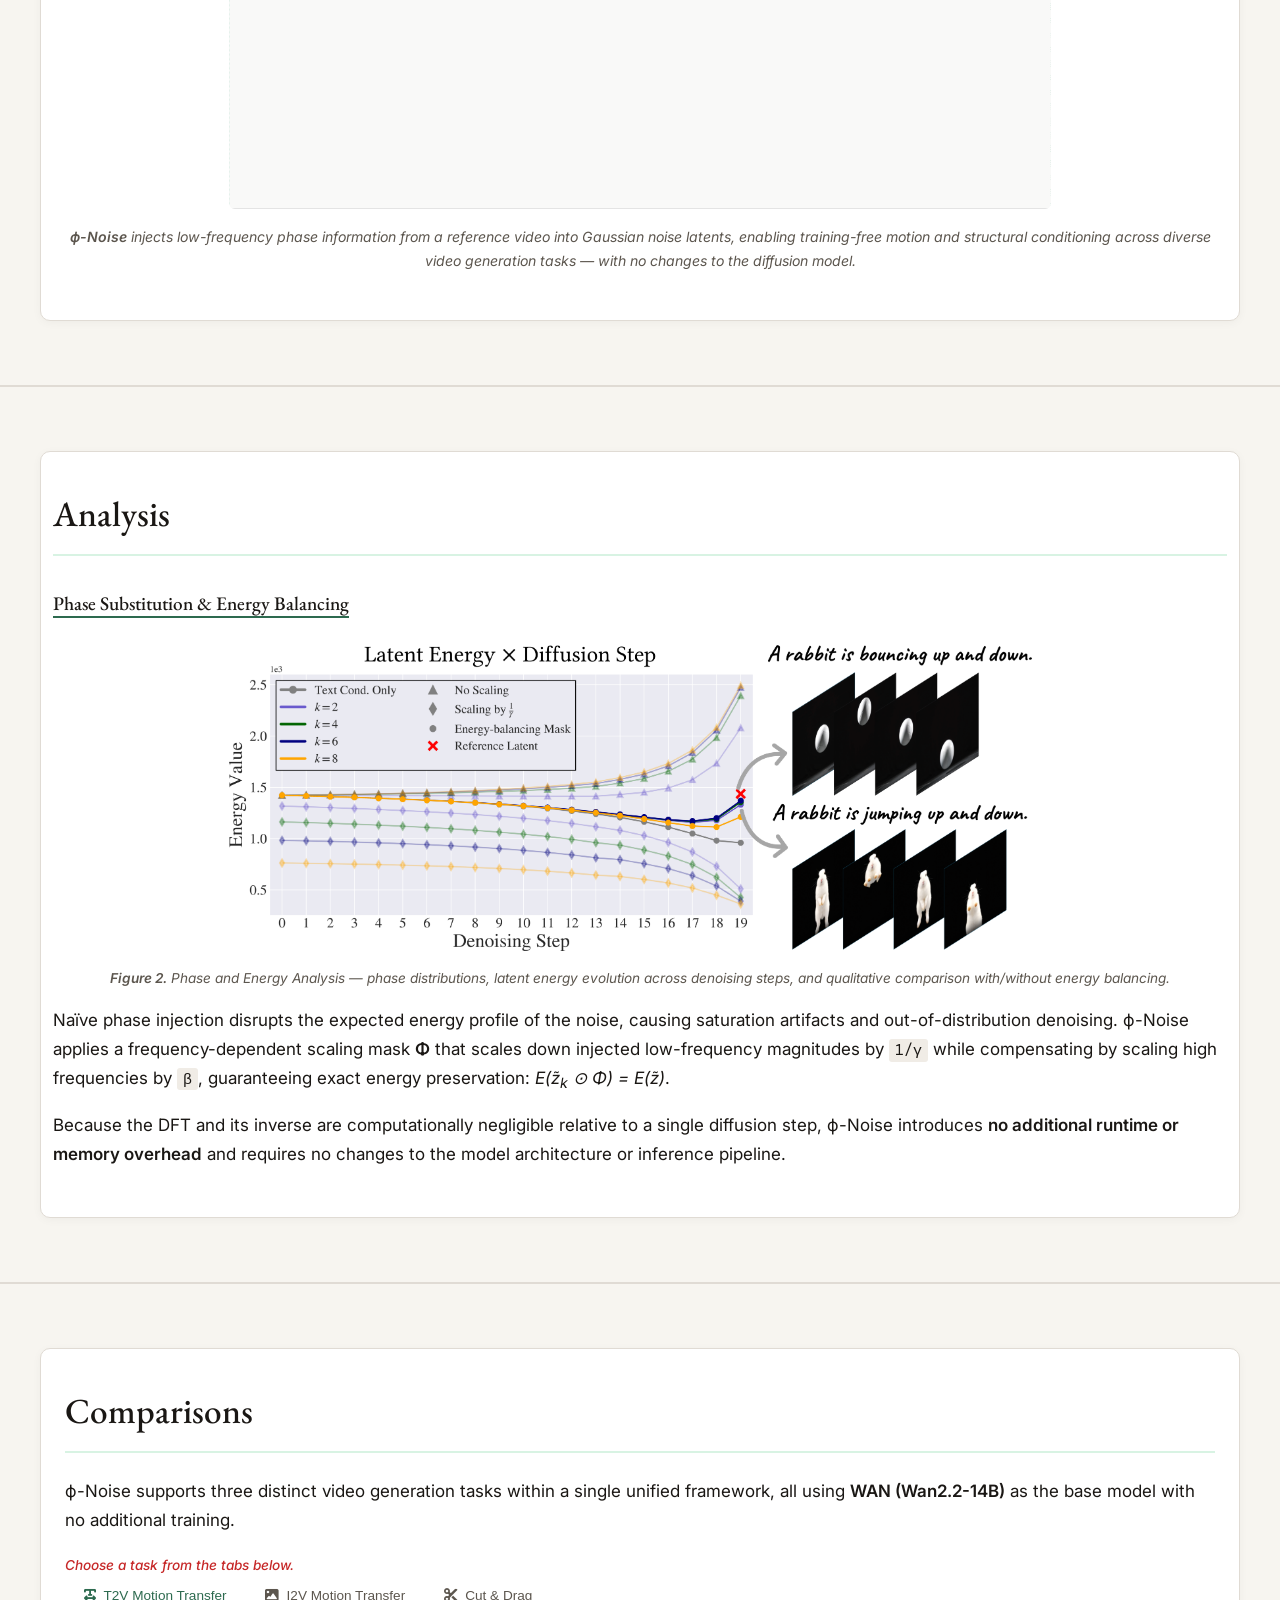
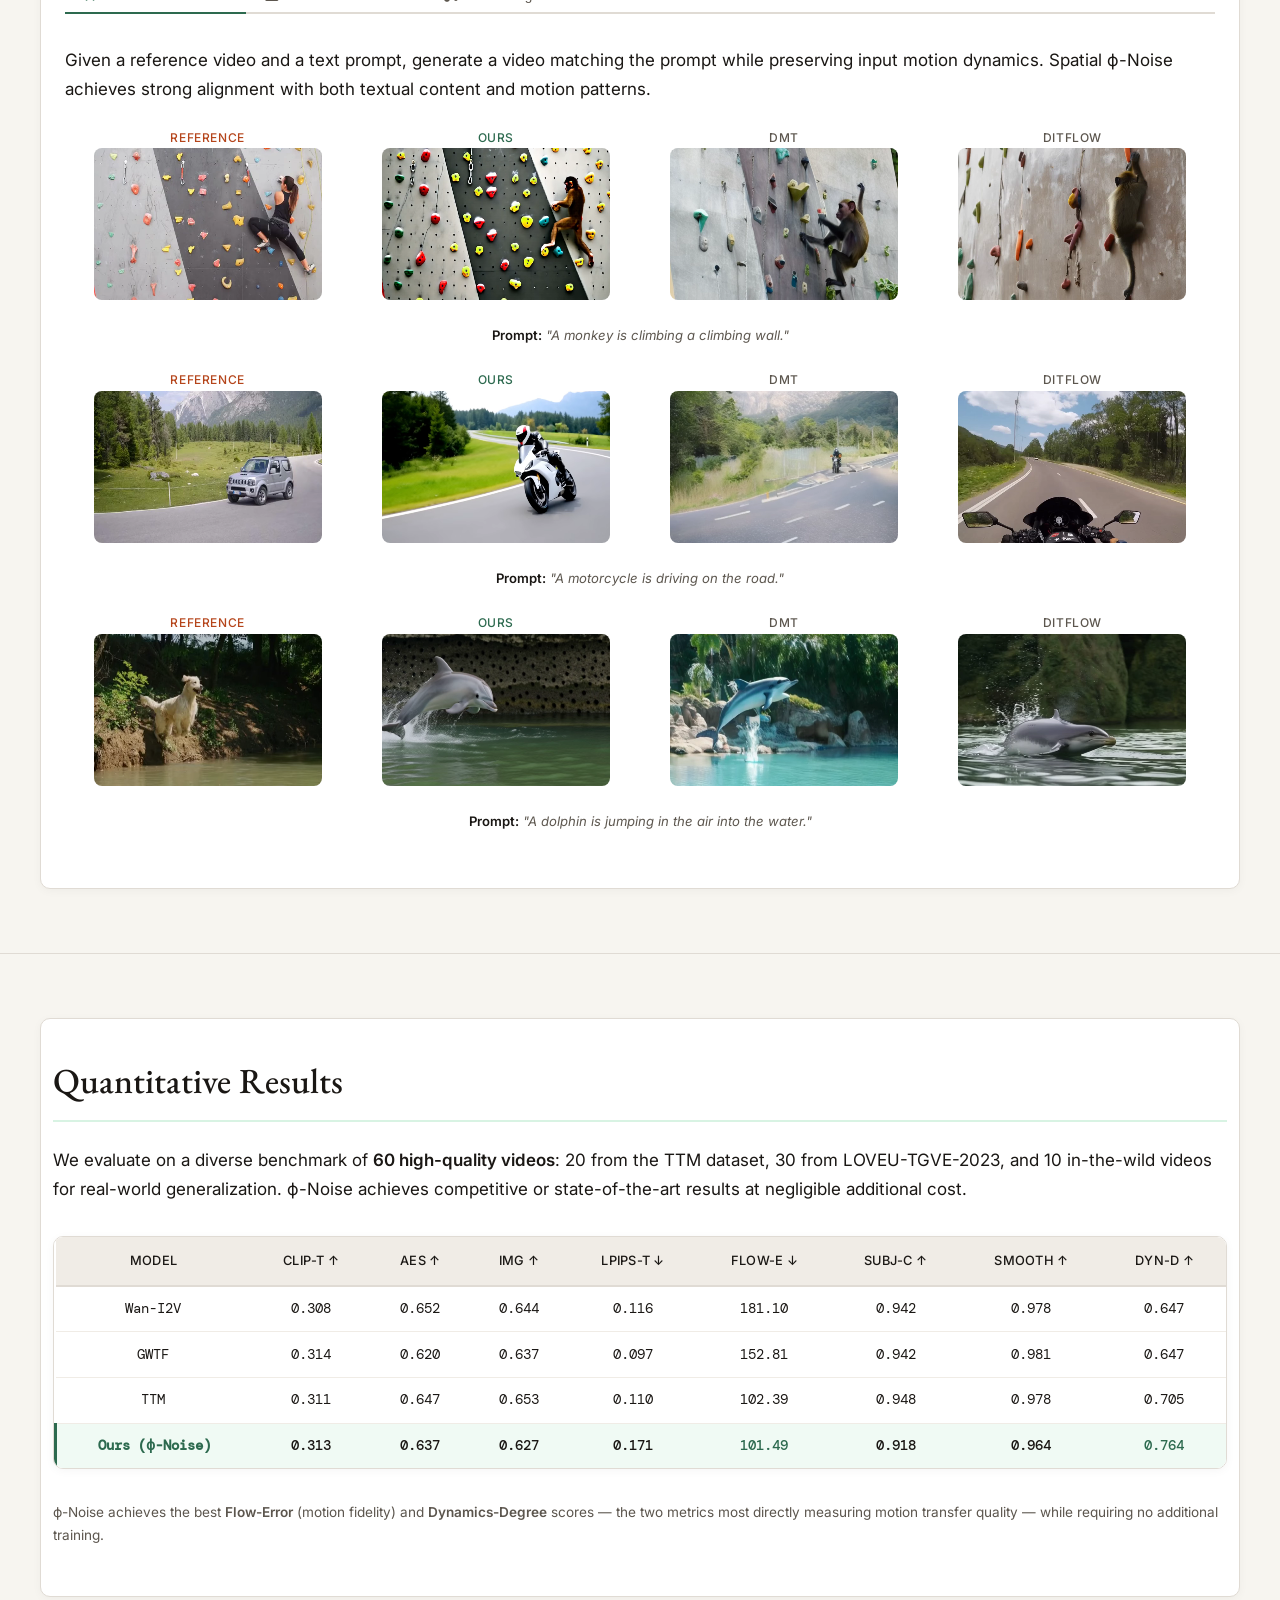
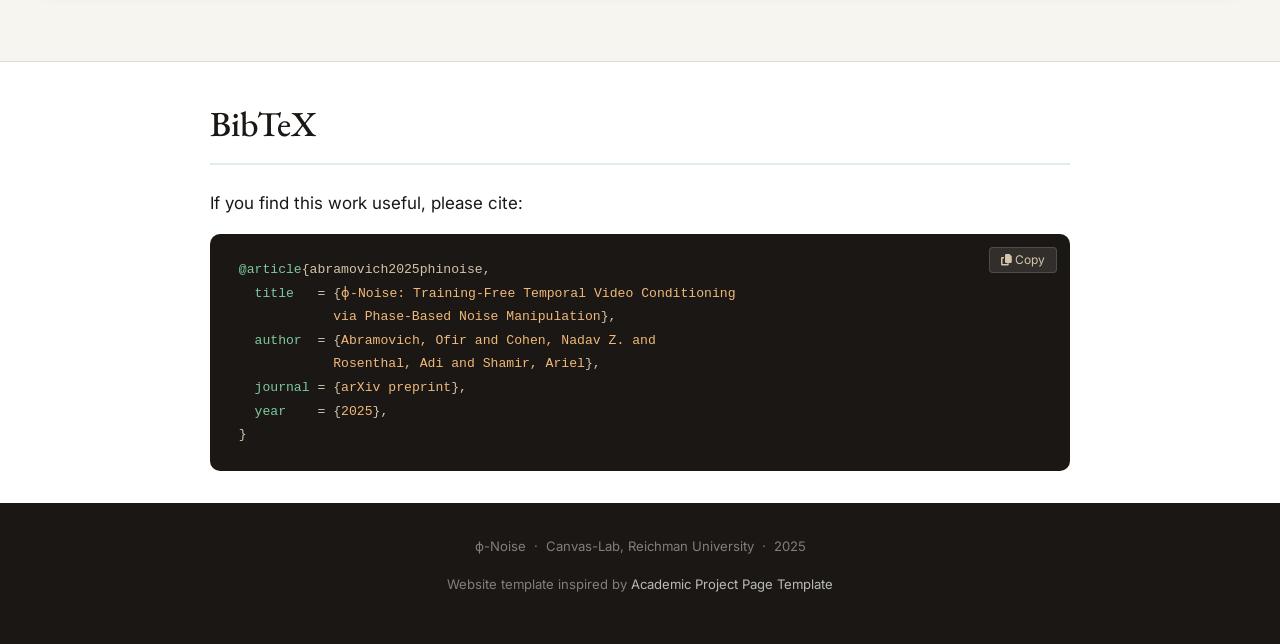
==== commit f0ee887e: "optimization" ====
--- a/docs/index.html
+++ b/docs/index.html
@@ -276,19 +276,19 @@
       <div class="comparison-row cols-4">
         <div class="video-cell">
           <span class="cell-label label-ref">Reference</span>
-                  <video autoplay muted loop playsinline class="comparison-video"><source src="static/media/comparisons/motion_transfer/climbing/matched_original.webm"></video>
-        </div>
-        <div class="video-cell">
-          <span class="cell-label label-ours">Ours</span>
-                  <video autoplay muted loop playsinline class="comparison-video"><source src="static/media/comparisons/motion_transfer/climbing/matched_ours.webm"></video>
+                  <video muted loop playsinline preload="none" class="comparison-video"><source data-src="static/media/comparisons/motion_transfer/climbing/matched_original.webm"></video>
+        </div>
+        <div class="video-cell">
+          <span class="cell-label label-ours">Ours</span>
+                  <video muted loop playsinline preload="none" class="comparison-video"><source data-src="static/media/comparisons/motion_transfer/climbing/matched_ours.webm"></video>
         </div>
         <div class="video-cell">
           <span class="cell-label">DMT</span>
-                  <video autoplay muted loop playsinline class="comparison-video"><source src="static/media/comparisons/motion_transfer/climbing/matched_dtm.webm"></video>
+                  <video muted loop playsinline preload="none" class="comparison-video"><source data-src="static/media/comparisons/motion_transfer/climbing/matched_dtm.webm"></video>
         </div>
         <div class="video-cell">
           <span class="cell-label">DiTFlow</span>
-                  <video autoplay muted loop playsinline class="comparison-video"><source src="static/media/comparisons/motion_transfer/climbing/matched_ditflow.webm"></video>
+                  <video muted loop playsinline preload="none" class="comparison-video"><source data-src="static/media/comparisons/motion_transfer/climbing/matched_ditflow.webm"></video>
         </div>
       </div>
       <p class="prompt-tag"><strong>Prompt:</strong> "A monkey is climbing a climbing wall."</p>
@@ -297,19 +297,19 @@
       <div class="comparison-row cols-4">
         <div class="video-cell">
           <span class="cell-label label-ref">Reference</span>
-                  <video autoplay muted loop playsinline class="comparison-video"><source src="static/media/comparisons/motion_transfer/car/matched_original.webm"></video>
-        </div>
-        <div class="video-cell">
-          <span class="cell-label label-ours">Ours</span>
-                  <video autoplay muted loop playsinline class="comparison-video"><source src="static/media/comparisons/motion_transfer/car/matched_ours.webm"></video>
+                  <video muted loop playsinline preload="none" class="comparison-video"><source data-src="static/media/comparisons/motion_transfer/car/matched_original.webm"></video>
+        </div>
+        <div class="video-cell">
+          <span class="cell-label label-ours">Ours</span>
+                  <video muted loop playsinline preload="none" class="comparison-video"><source data-src="static/media/comparisons/motion_transfer/car/matched_ours.webm"></video>
         </div>
         <div class="video-cell">
           <span class="cell-label">DMT</span>
-                  <video autoplay muted loop playsinline class="comparison-video"><source src="static/media/comparisons/motion_transfer/car/matched_dtm.webm"></video>
+                  <video muted loop playsinline preload="none" class="comparison-video"><source data-src="static/media/comparisons/motion_transfer/car/matched_dtm.webm"></video>
         </div>
         <div class="video-cell">
           <span class="cell-label">DiTFlow</span>
-                  <video autoplay muted loop playsinline class="comparison-video"><source src="static/media/comparisons/motion_transfer/car/matched_ditflow.webm"></video>
+                  <video muted loop playsinline preload="none" class="comparison-video"><source data-src="static/media/comparisons/motion_transfer/car/matched_ditflow.webm"></video>
         </div>
       </div>
       <p class="prompt-tag"><strong>Prompt:</strong> "A motorcycle is driving on the road."</p>
@@ -318,19 +318,19 @@
       <div class="comparison-row cols-4">
         <div class="video-cell">
           <span class="cell-label label-ref">Reference</span>
-                  <video autoplay muted loop playsinline class="comparison-video"><source src="static/media/comparisons/motion_transfer/dog_jump/matched_original_dog_jump.webm"></video>
-        </div>
-        <div class="video-cell">
-          <span class="cell-label label-ours">Ours</span>
-                  <video autoplay muted loop playsinline class="comparison-video"><source src="static/media/comparisons/motion_transfer/dog_jump/matched_ours_dog_jump.webm"></video>
+                  <video muted loop playsinline preload="none" class="comparison-video"><source data-src="static/media/comparisons/motion_transfer/dog_jump/matched_original_dog_jump.webm"></video>
+        </div>
+        <div class="video-cell">
+          <span class="cell-label label-ours">Ours</span>
+                  <video muted loop playsinline preload="none" class="comparison-video"><source data-src="static/media/comparisons/motion_transfer/dog_jump/matched_ours_dog_jump.webm"></video>
         </div>
         <div class="video-cell">
           <span class="cell-label">DMT</span>
-                  <video autoplay muted loop playsinline class="comparison-video"><source src="static/media/comparisons/motion_transfer/dog_jump/matched_dmt_dog_jump.webm"></video>
+                  <video muted loop playsinline preload="none" class="comparison-video"><source data-src="static/media/comparisons/motion_transfer/dog_jump/matched_dmt_dog_jump.webm"></video>
         </div>
         <div class="video-cell">
           <span class="cell-label">DiTFlow</span>
-                  <video autoplay muted loop playsinline class="comparison-video"><source src="static/media/comparisons/motion_transfer/dog_jump/matched_ditflow_dog_jump.webm"></video>
+                  <video muted loop playsinline preload="none" class="comparison-video"><source data-src="static/media/comparisons/motion_transfer/dog_jump/matched_ditflow_dog_jump.webm"></video>
         </div>
       </div>
       <p class="prompt-tag"><strong>Prompt:</strong> "A dolphin is jumping in the air into the water."</p>
@@ -350,19 +350,19 @@
       <div class="comparison-row cols-4">
         <div class="video-cell">
           <span class="cell-label label-ref">Reference</span>
-                  <video autoplay muted loop playsinline class="comparison-video"><source src="static/media/comparisons/i2v_motion_transfer/backflip/matched_original_backflip.webm"></video>
-        </div>
-        <div class="video-cell">
-          <span class="cell-label label-ours">Ours</span>
-                  <video autoplay muted loop playsinline class="comparison-video"><source src="static/media/comparisons/i2v_motion_transfer/backflip/matched_ours_backflip.webm"></video>
+                  <video muted loop playsinline preload="none" class="comparison-video"><source data-src="static/media/comparisons/i2v_motion_transfer/backflip/matched_original_backflip.webm"></video>
+        </div>
+        <div class="video-cell">
+          <span class="cell-label label-ours">Ours</span>
+                  <video muted loop playsinline preload="none" class="comparison-video"><source data-src="static/media/comparisons/i2v_motion_transfer/backflip/matched_ours_backflip.webm"></video>
         </div>
         <div class="video-cell">
           <span class="cell-label">MotionClone</span>
-                  <video autoplay muted loop playsinline class="comparison-video"><source src="static/media/comparisons/i2v_motion_transfer/backflip/matched_mc_backflip.webm"></video>
+                  <video muted loop playsinline preload="none" class="comparison-video"><source data-src="static/media/comparisons/i2v_motion_transfer/backflip/matched_mc_backflip.webm"></video>
         </div>
         <div class="video-cell">
           <span class="cell-label">Wan</span>
-                  <video autoplay muted loop playsinline class="comparison-video"><source src="static/media/comparisons/i2v_motion_transfer/backflip/matched_wan_backflip.webm"></video>
+                  <video muted loop playsinline preload="none" class="comparison-video"><source data-src="static/media/comparisons/i2v_motion_transfer/backflip/matched_wan_backflip.webm"></video>
         </div>
       </div>
       <p class="prompt-tag"><strong>Prompt:</strong> "The person is performing a backflip."</p>
@@ -371,19 +371,19 @@
       <div class="comparison-row cols-4">
         <div class="video-cell">
           <span class="cell-label label-ref">Reference</span>
-                  <video autoplay muted loop playsinline class="comparison-video"><source src="static/media/comparisons/i2v_motion_transfer/labubu/matched_original_labubu.webm"></video>
-        </div>
-        <div class="video-cell">
-          <span class="cell-label label-ours">Ours</span>
-                  <video autoplay muted loop playsinline class="comparison-video"><source src="static/media/comparisons/i2v_motion_transfer/labubu/matched_aa_ours_labubu.webm"></video>
+                  <video muted loop playsinline preload="none" class="comparison-video"><source data-src="static/media/comparisons/i2v_motion_transfer/labubu/matched_original_labubu.webm"></video>
+        </div>
+        <div class="video-cell">
+          <span class="cell-label label-ours">Ours</span>
+                  <video muted loop playsinline preload="none" class="comparison-video"><source data-src="static/media/comparisons/i2v_motion_transfer/labubu/matched_aa_ours_labubu.webm"></video>
         </div>
         <div class="video-cell">
           <span class="cell-label">MotionClone</span>
-                  <video autoplay muted loop playsinline class="comparison-video"><source src="static/media/comparisons/i2v_motion_transfer/labubu/matched_mc_labubu.webm"></video>
+                  <video muted loop playsinline preload="none" class="comparison-video"><source data-src="static/media/comparisons/i2v_motion_transfer/labubu/matched_mc_labubu.webm"></video>
         </div>
         <div class="video-cell">
           <span class="cell-label">Wan</span>
-                  <video autoplay muted loop playsinline class="comparison-video"><source src="static/media/comparisons/i2v_motion_transfer/labubu/matched_wan_labubu.webm"></video>
+                  <video muted loop playsinline preload="none" class="comparison-video"><source data-src="static/media/comparisons/i2v_motion_transfer/labubu/matched_wan_labubu.webm"></video>
         </div>
       </div>
       <p class="prompt-tag"><strong>Prompt:</strong> "A motorcycle is driving on the road."</p>
@@ -392,19 +392,19 @@
       <div class="comparison-row cols-4">
         <div class="video-cell">
           <span class="cell-label label-ref">Reference</span>
-                  <video autoplay muted loop playsinline class="comparison-video"><source src="static/media/comparisons/i2v_motion_transfer/fly/matched_original.webm"></video>
-        </div>
-        <div class="video-cell">
-          <span class="cell-label label-ours">Ours</span>
-                  <video autoplay muted loop playsinline class="comparison-video"><source src="static/media/comparisons/i2v_motion_transfer/fly/matched_ours.webm"></video>
+                  <video muted loop playsinline preload="none" class="comparison-video"><source data-src="static/media/comparisons/i2v_motion_transfer/fly/matched_original.webm"></video>
+        </div>
+        <div class="video-cell">
+          <span class="cell-label label-ours">Ours</span>
+                  <video muted loop playsinline preload="none" class="comparison-video"><source data-src="static/media/comparisons/i2v_motion_transfer/fly/matched_ours.webm"></video>
         </div>
         <div class="video-cell">
           <span class="cell-label">MotionClone</span>
-                  <video autoplay muted loop playsinline class="comparison-video"><source src="static/media/comparisons/i2v_motion_transfer/fly/matched_mc.webm"></video>
+                  <video muted loop playsinline preload="none" class="comparison-video"><source data-src="static/media/comparisons/i2v_motion_transfer/fly/matched_mc.webm"></video>
         </div>
         <div class="video-cell">
           <span class="cell-label">Wan</span>
-                  <video autoplay muted loop playsinline class="comparison-video"><source src="static/media/comparisons/i2v_motion_transfer/fly/matched_wan.webm"></video>
+                  <video muted loop playsinline preload="none" class="comparison-video"><source data-src="static/media/comparisons/i2v_motion_transfer/fly/matched_wan.webm"></video>
         </div>
       </div>
       <p class="prompt-tag"><strong>Prompt:</strong> "The person is sitting, and then suddenly flies magically."</p>
@@ -413,19 +413,19 @@
       <div class="comparison-row cols-4">
         <div class="video-cell">
           <span class="cell-label label-ref">Reference</span>
-                  <video autoplay muted loop playsinline class="comparison-video"><source src="static/media/comparisons/i2v_motion_transfer/fish/matched_source_svd_Fish.webm"></video>
-        </div>
-        <div class="video-cell">
-          <span class="cell-label label-ours">Ours</span>
-                  <video autoplay muted loop playsinline class="comparison-video"><source src="static/media/comparisons/i2v_motion_transfer/fish/matched_ours_Fish.webm"></video>
+                  <video muted loop playsinline preload="none" class="comparison-video"><source data-src="static/media/comparisons/i2v_motion_transfer/fish/matched_source_svd_Fish.webm"></video>
+        </div>
+        <div class="video-cell">
+          <span class="cell-label label-ours">Ours</span>
+                  <video muted loop playsinline preload="none" class="comparison-video"><source data-src="static/media/comparisons/i2v_motion_transfer/fish/matched_ours_Fish.webm"></video>
         </div>
         <div class="video-cell">
           <span class="cell-label">MotionClone</span>
-                  <video autoplay muted loop playsinline class="comparison-video"><source src="static/media/comparisons/i2v_motion_transfer/fish/matched_mc_Fish.webm"></video>
+                  <video muted loop playsinline preload="none" class="comparison-video"><source data-src="static/media/comparisons/i2v_motion_transfer/fish/matched_mc_Fish.webm"></video>
         </div>
         <div class="video-cell">
           <span class="cell-label">Wan</span>
-                  <video autoplay muted loop playsinline class="comparison-video"><source src="static/media/comparisons/i2v_motion_transfer/fish/matched_wan_Fish.webm"></video>
+                  <video muted loop playsinline preload="none" class="comparison-video"><source data-src="static/media/comparisons/i2v_motion_transfer/fish/matched_wan_Fish.webm"></video>
         </div>
       </div>
       <p class="prompt-tag"><strong>Prompt:</strong> "The shark is swimming in the ocean."</p>
@@ -446,19 +446,19 @@
       <div class="comparison-row cols-4">
         <div class="video-cell">
           <span class="cell-label label-ref">Input</span>
-          <video autoplay muted loop playsinline class="comparison-video"><source src="static/media/comparisons/cut_n_drag/humburger/matched_original_Humburger.webm"></video>
-        </div>
-        <div class="video-cell">
-          <span class="cell-label label-ours">Ours</span>
-          <video autoplay muted loop playsinline class="comparison-video"><source src="static/media/comparisons/cut_n_drag/humburger/matched_ours_Hamburger.webm"></video>
+          <video muted loop playsinline preload="none" class="comparison-video"><source data-src="static/media/comparisons/cut_n_drag/humburger/matched_original_Humburger.webm"></video>
+        </div>
+        <div class="video-cell">
+          <span class="cell-label label-ours">Ours</span>
+          <video muted loop playsinline preload="none" class="comparison-video"><source data-src="static/media/comparisons/cut_n_drag/humburger/matched_ours_Hamburger.webm"></video>
         </div>
         <div class="video-cell">
           <span class="cell-label">Time-to-Move</span>
-          <video autoplay muted loop playsinline class="comparison-video"><source src="static/media/comparisons/cut_n_drag/humburger/matched_ttm_Hamburger.webm"></video>
+          <video muted loop playsinline preload="none" class="comparison-video"><source data-src="static/media/comparisons/cut_n_drag/humburger/matched_ttm_Hamburger.webm"></video>
         </div>
         <div class="video-cell">
           <span class="cell-label">Go-with-the-Flow</span>
-          <video autoplay muted loop playsinline class="comparison-video"><source src="static/media/comparisons/cut_n_drag/humburger/matched_gwtf_Hamburger.webm"></video>
+          <video muted loop playsinline preload="none" class="comparison-video"><source data-src="static/media/comparisons/cut_n_drag/humburger/matched_gwtf_Hamburger.webm"></video>
         </div>
       </div>
 
@@ -467,19 +467,19 @@
       <div class="comparison-row cols-4">
         <div class="video-cell">
           <span class="cell-label label-ref">Input</span>
-          <video autoplay muted loop playsinline class="comparison-video"><source src="static/media/comparisons/cut_n_drag/monkey/matched_original_Monkey.webm"></video>
-        </div>
-        <div class="video-cell">
-          <span class="cell-label label-ours">Ours</span>
-          <video autoplay muted loop playsinline class="comparison-video"><source src="static/media/comparisons/cut_n_drag/monkey/matched_ours_Monkey.webm"></video>
+          <video muted loop playsinline preload="none" class="comparison-video"><source data-src="static/media/comparisons/cut_n_drag/monkey/matched_original_Monkey.webm"></video>
+        </div>
+        <div class="video-cell">
+          <span class="cell-label label-ours">Ours</span>
+          <video muted loop playsinline preload="none" class="comparison-video"><source data-src="static/media/comparisons/cut_n_drag/monkey/matched_ours_Monkey.webm"></video>
         </div>
         <div class="video-cell">
           <span class="cell-label">Time-to-Move</span>
-          <video autoplay muted loop playsinline class="comparison-video"><source src="static/media/comparisons/cut_n_drag/monkey/matched_ttm_Monkey.webm"></video>
+          <video muted loop playsinline preload="none" class="comparison-video"><source data-src="static/media/comparisons/cut_n_drag/monkey/matched_ttm_Monkey.webm"></video>
         </div>
         <div class="video-cell">
           <span class="cell-label">Go-with-the-Flow</span>
-          <video autoplay muted loop playsinline class="comparison-video"><source src="static/media/comparisons/cut_n_drag/monkey/matched_gwtf_Monkey.webm"></video>
+          <video muted loop playsinline preload="none" class="comparison-video"><source data-src="static/media/comparisons/cut_n_drag/monkey/matched_gwtf_Monkey.webm"></video>
         </div>
       </div>
 
@@ -487,19 +487,19 @@
       <div class="comparison-row cols-4">
         <div class="video-cell">
           <span class="cell-label label-ref">Input</span>
-          <video autoplay muted loop playsinline class="comparison-video"><source src="static/media/comparisons/cut_n_drag/birds/matched_original_Birds.webm"></video>
-        </div>
-        <div class="video-cell">
-          <span class="cell-label label-ours">Ours</span>
-          <video autoplay muted loop playsinline class="comparison-video"><source src="static/media/comparisons/cut_n_drag/birds/matched_ours_Birds.webm"></video>
+          <video muted loop playsinline preload="none" class="comparison-video"><source data-src="static/media/comparisons/cut_n_drag/birds/matched_original_Birds.webm"></video>
+        </div>
+        <div class="video-cell">
+          <span class="cell-label label-ours">Ours</span>
+          <video muted loop playsinline preload="none" class="comparison-video"><source data-src="static/media/comparisons/cut_n_drag/birds/matched_ours_Birds.webm"></video>
         </div>
         <div class="video-cell">
           <span class="cell-label">Time-to-Move</span>
-          <video autoplay muted loop playsinline class="comparison-video"><source src="static/media/comparisons/cut_n_drag/birds/matched_ttm_Birds.webm"></video>
+          <video muted loop playsinline preload="none" class="comparison-video"><source data-src="static/media/comparisons/cut_n_drag/birds/matched_ttm_Birds.webm"></video>
         </div>
         <div class="video-cell">
           <span class="cell-label">Go-with-the-Flow</span>
-          <video autoplay muted loop playsinline class="comparison-video"><source src="static/media/comparisons/cut_n_drag/birds/matched_gwtf_Birds.webm"></video>
+          <video muted loop playsinline preload="none" class="comparison-video"><source data-src="static/media/comparisons/cut_n_drag/birds/matched_gwtf_Birds.webm"></video>
         </div>
       </div>
     </div><!-- /tab cnd -->
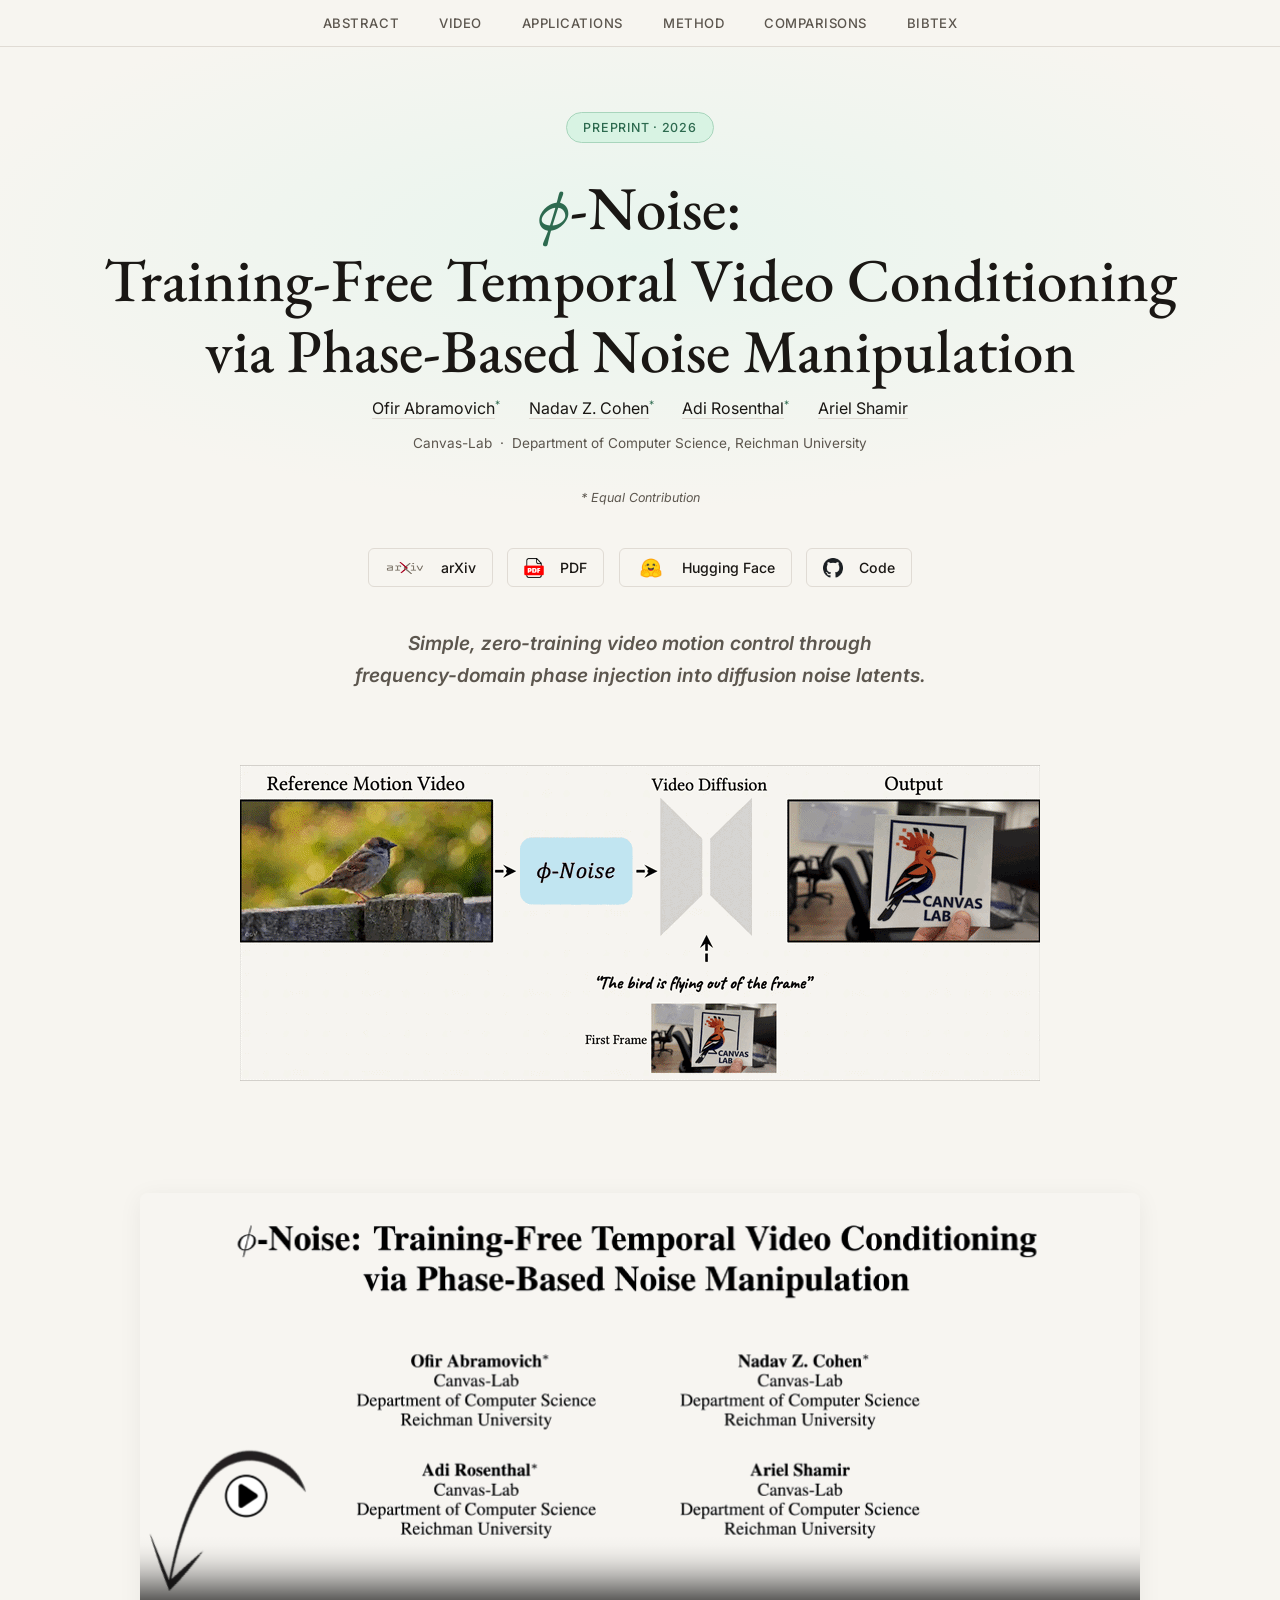
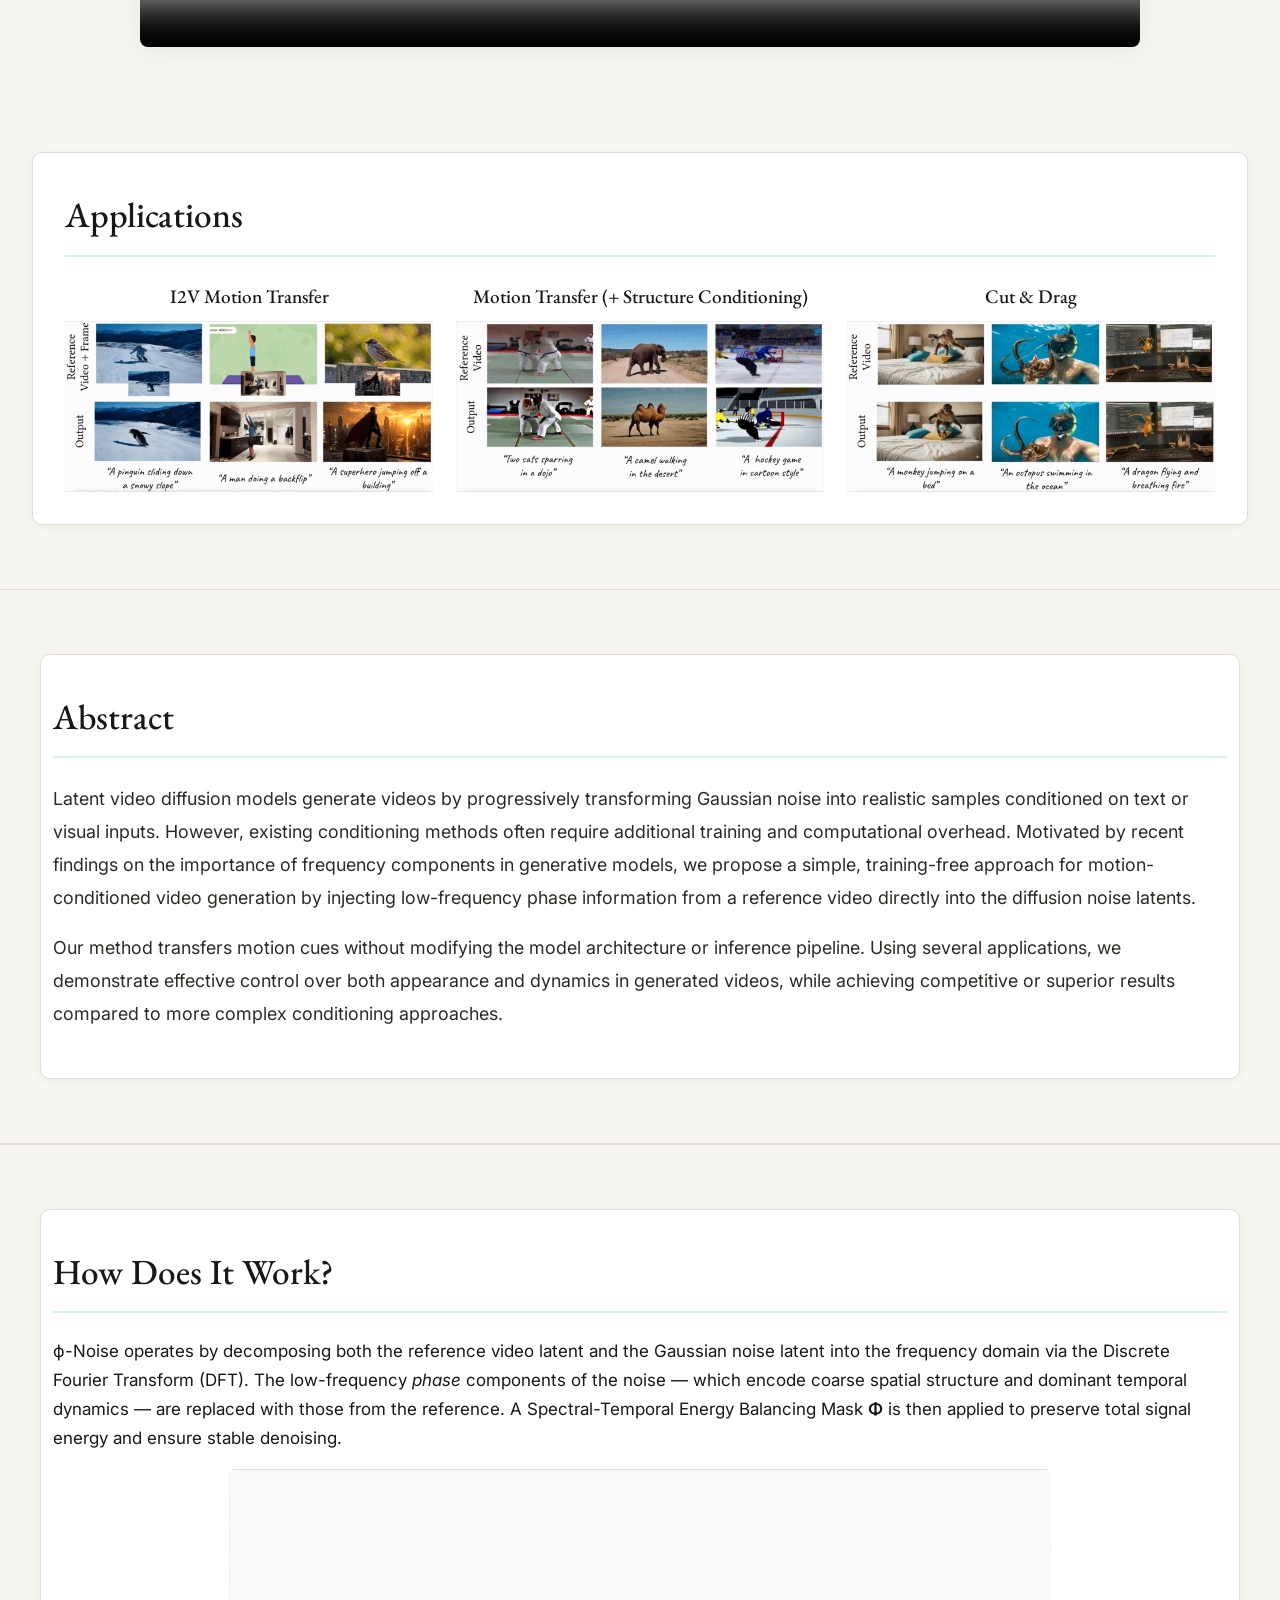
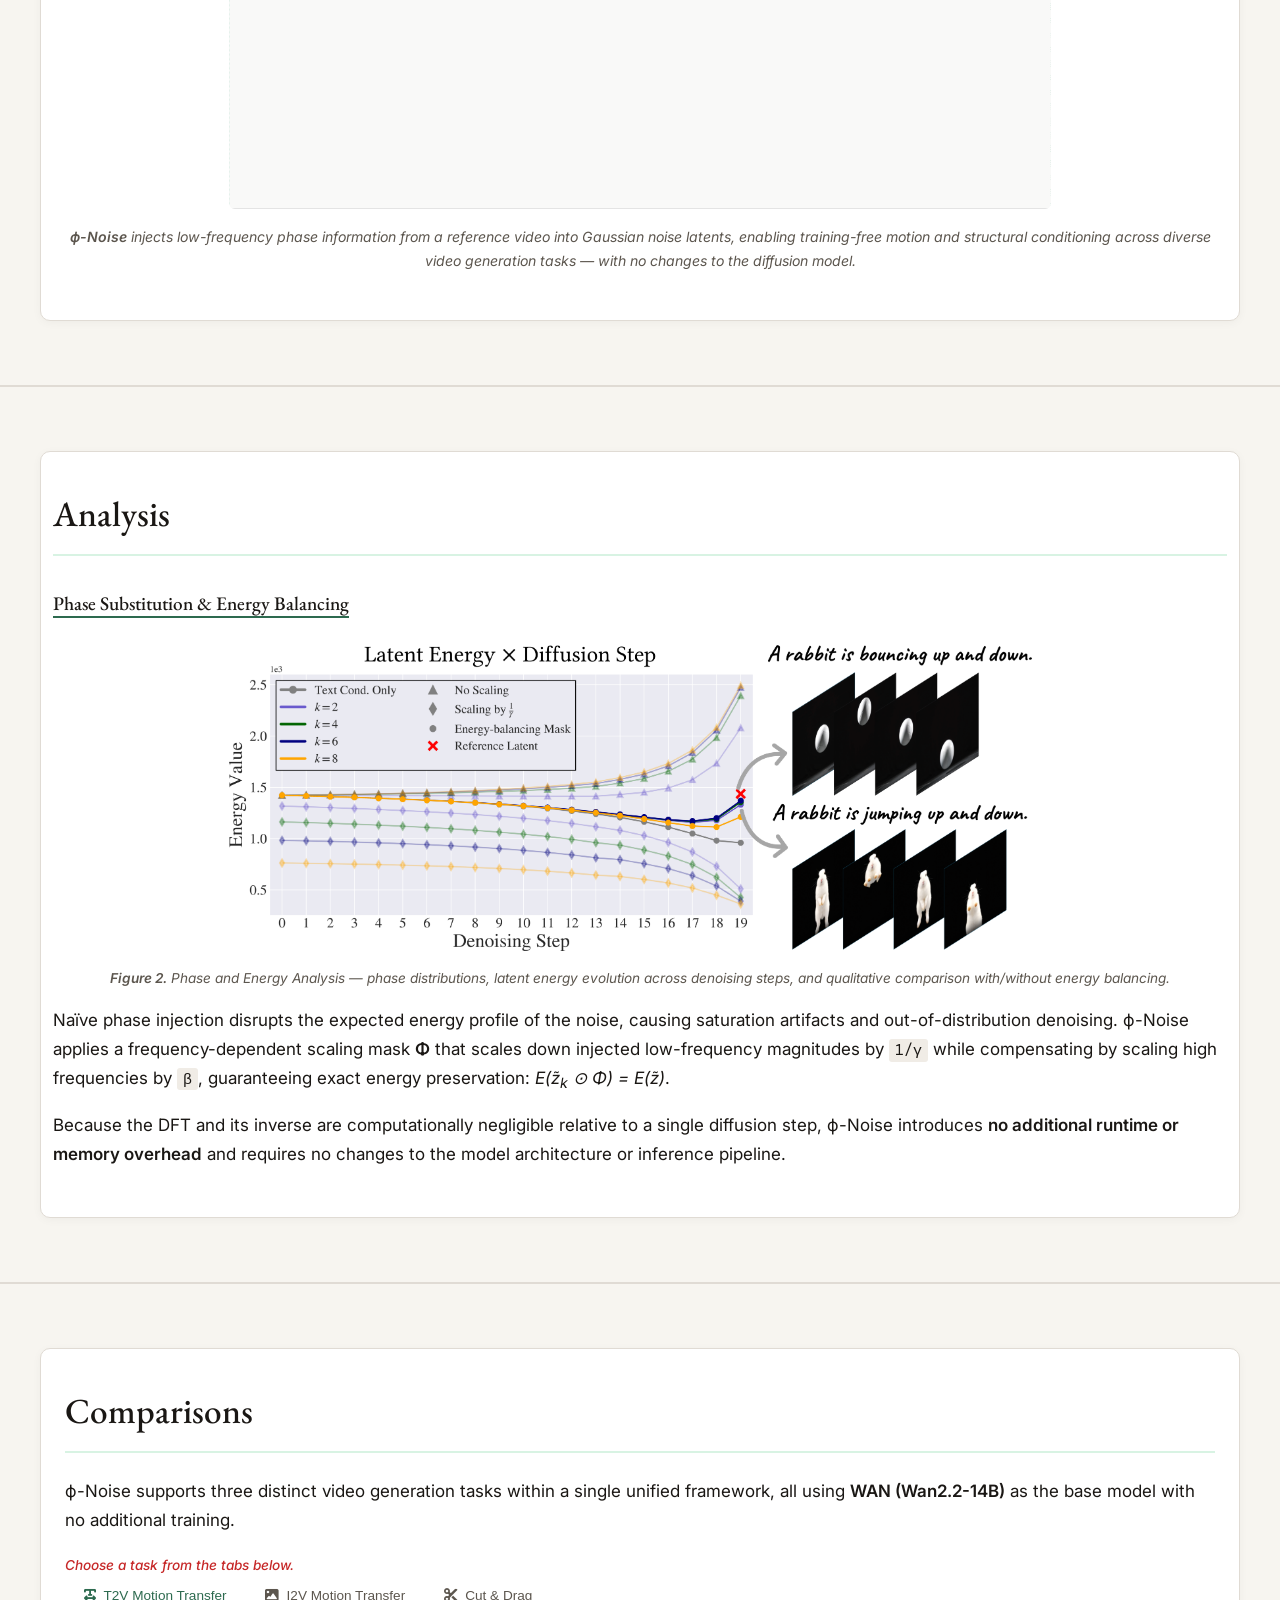
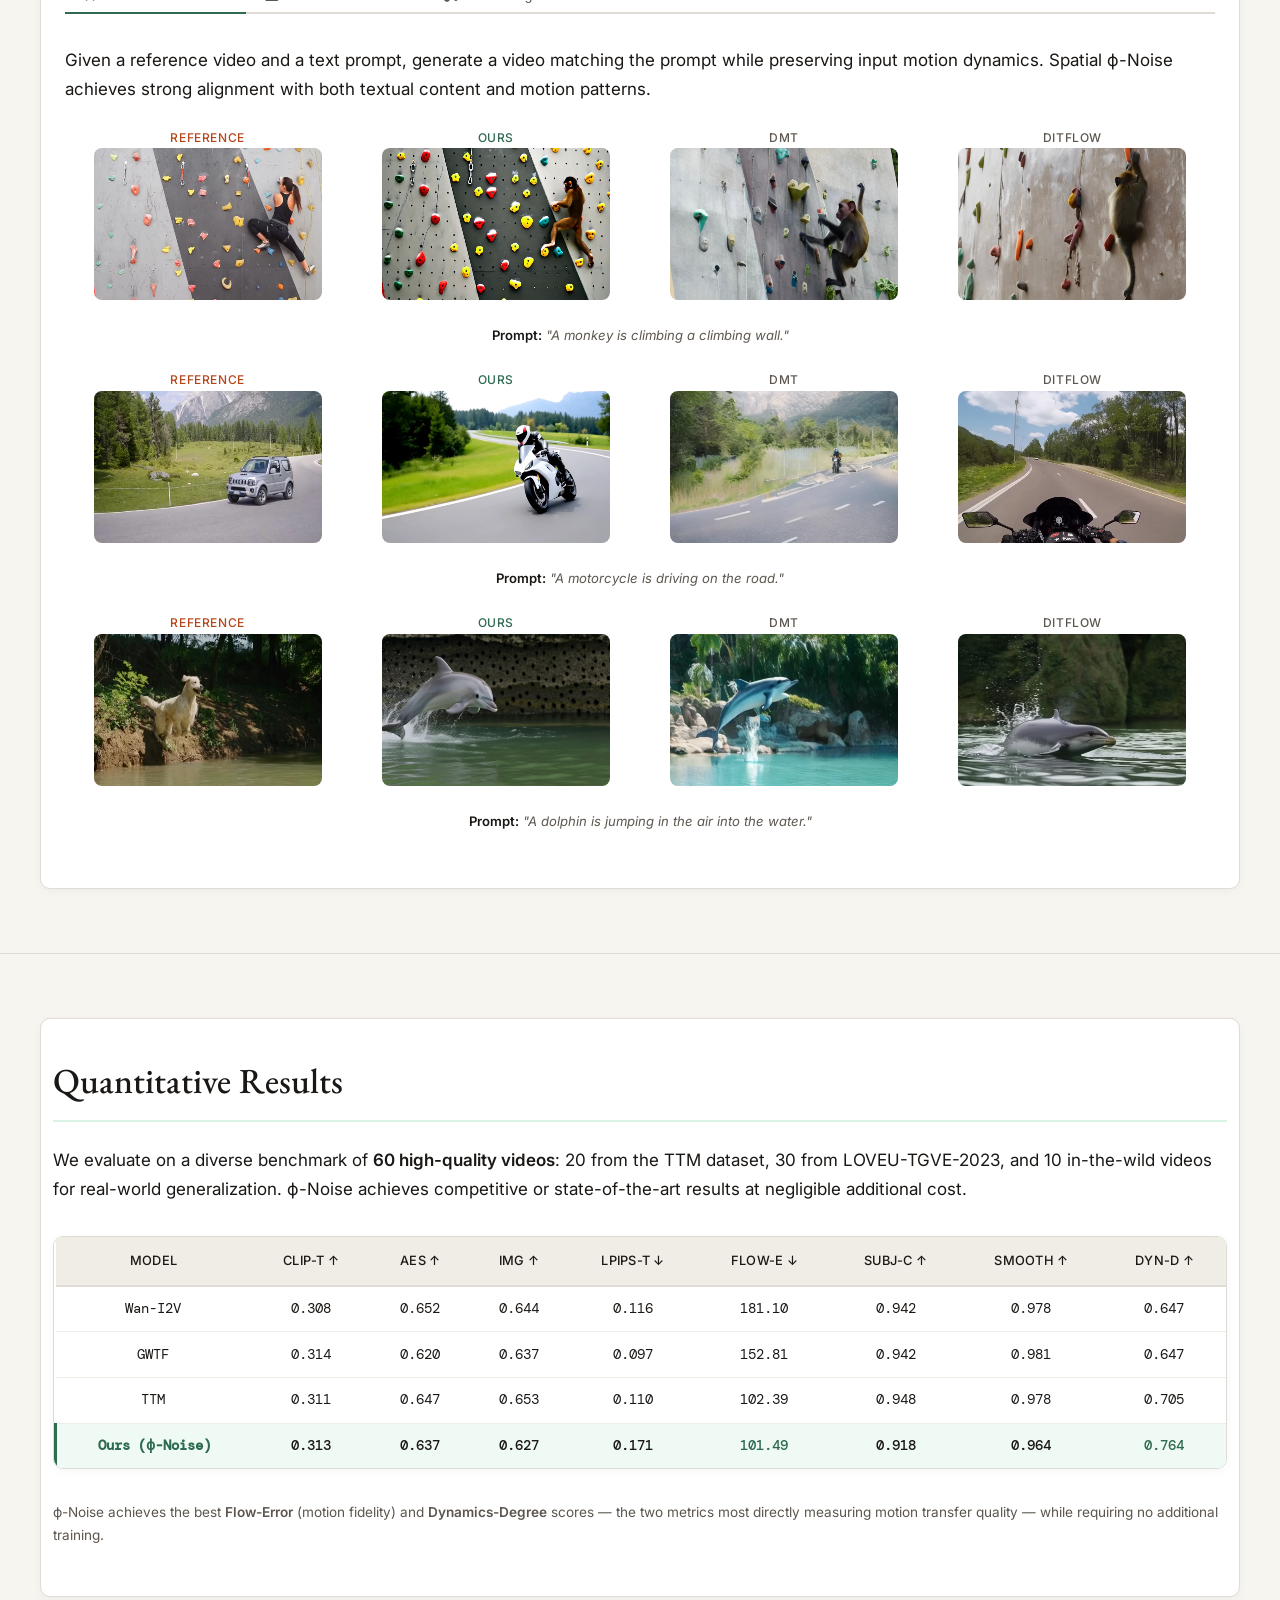
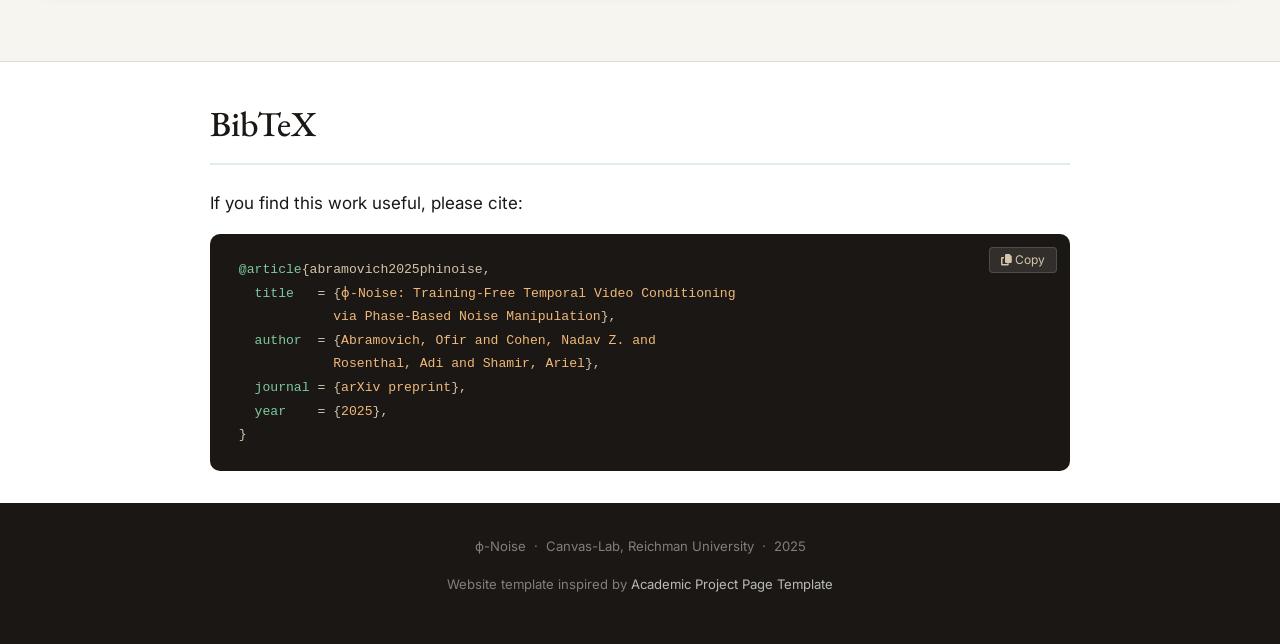
==== commit c6a2a549: "update links" ====
--- a/docs/index.html
+++ b/docs/index.html
@@ -67,11 +67,11 @@
       <img style="width: 20px; height: 20px"; class="site-icon" src="static/icons/pdf.png" alt="PDF logo" />
       PDF
     </a>
-    <a class="btn btn-outline" href="https://huggingface.co/" target="_blank" rel="noopener noreferrer">
+    <a class="btn btn-outline" href="https://huggingface.co/ofirab/phi-noise" target="_blank" rel="noopener noreferrer">
       <img style="width: 30px; height: 30px"; class="site-icon" src="static/icons/huggingface.png" alt="Hugging Face logo" />
       Hugging Face
     </a>
-    <a class="btn btn-outline" href="#" target="_blank" rel="noopener noreferrer">
+    <a class="btn btn-outline" href="https://github.com/ofir1080/phi-noise" target="_blank" rel="noopener noreferrer">
       <img style="width: 20px; height: 20px"; class="site-icon" src="static/icons/github.png" alt="GitHub logo" />
       Code
     </a>
